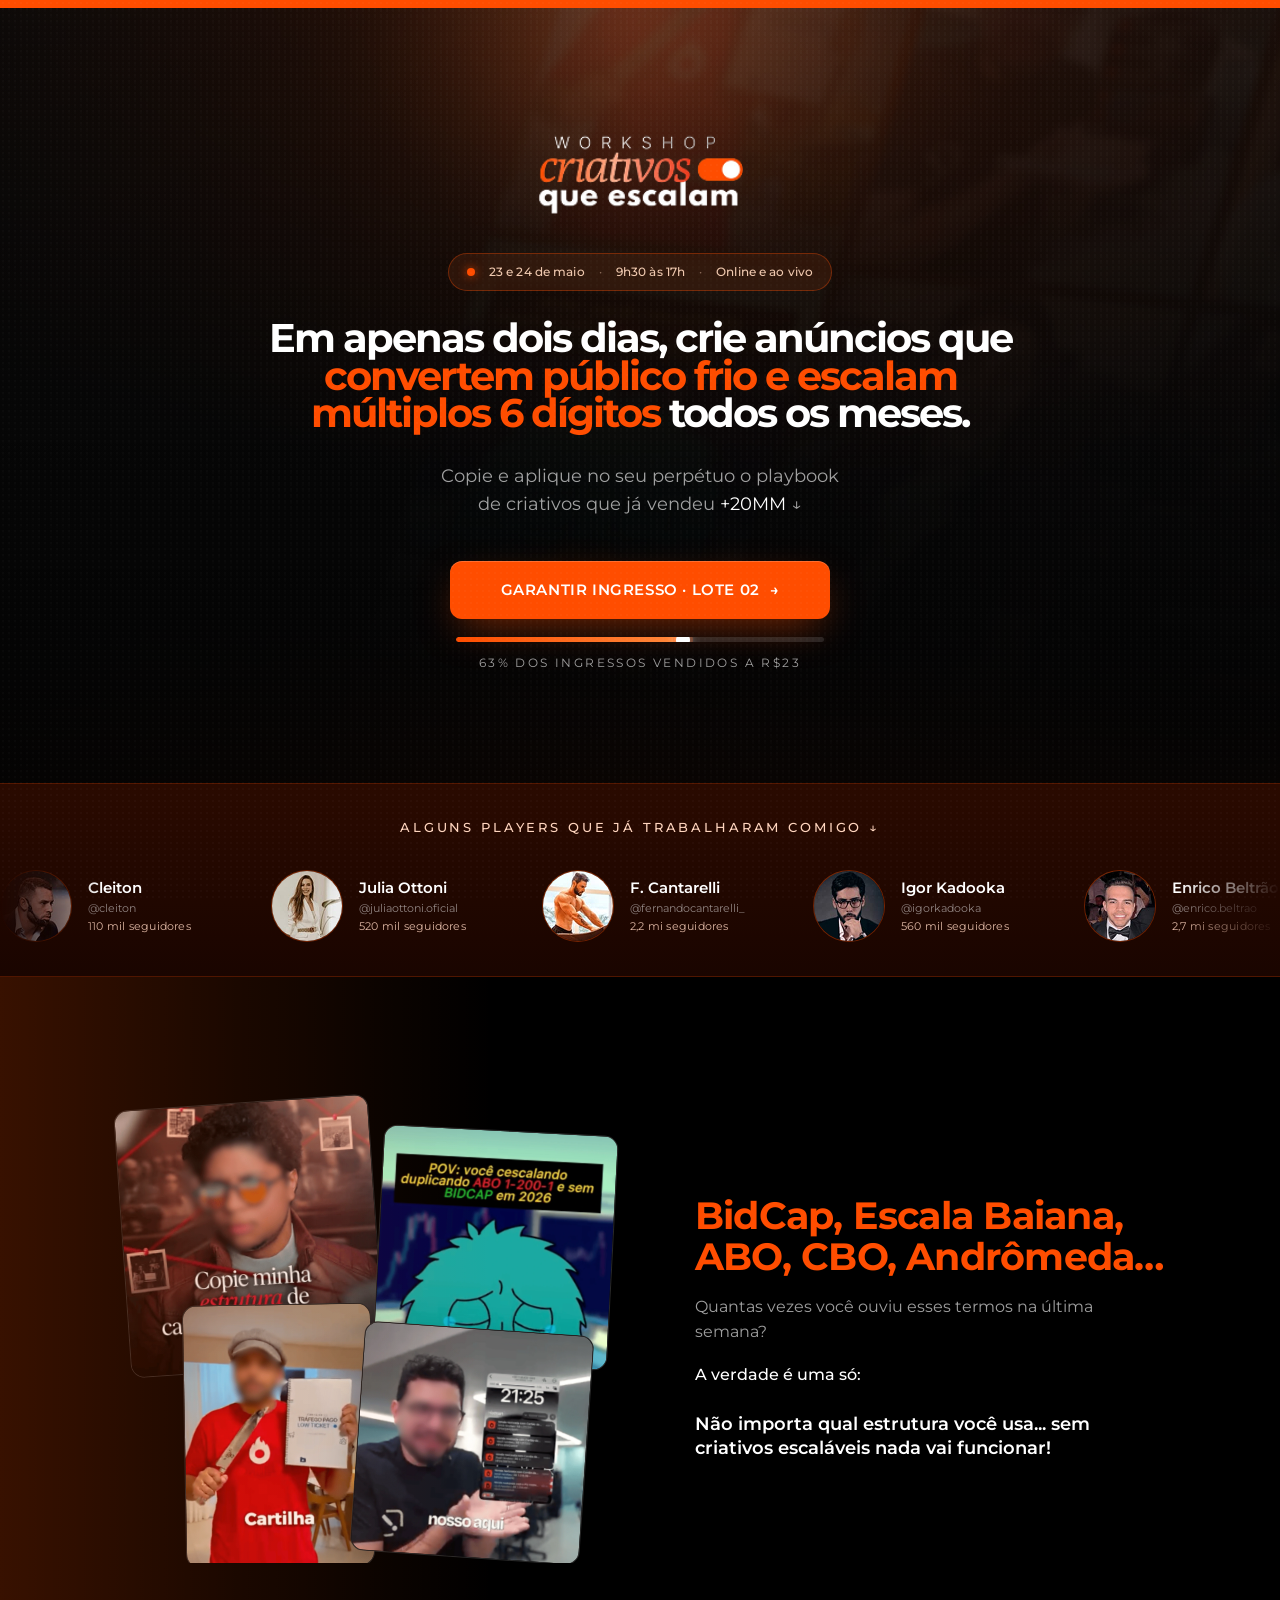
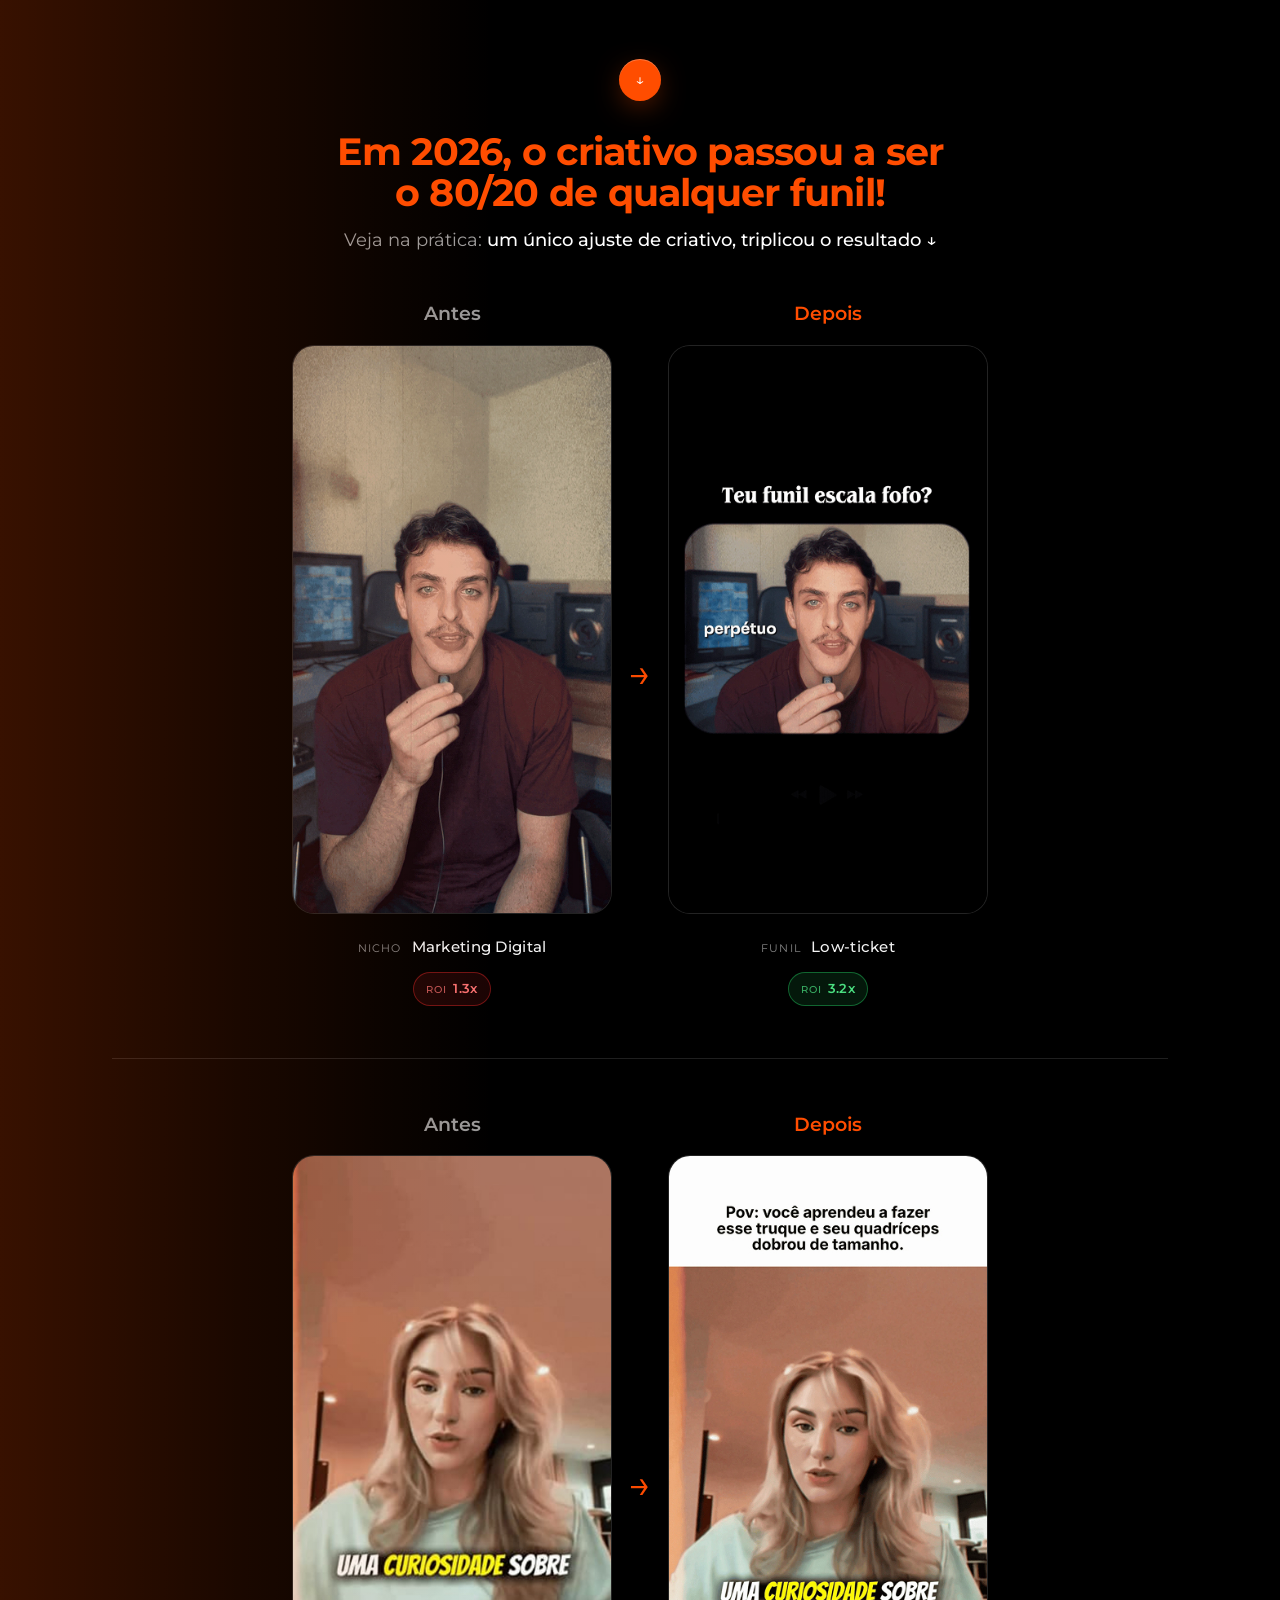
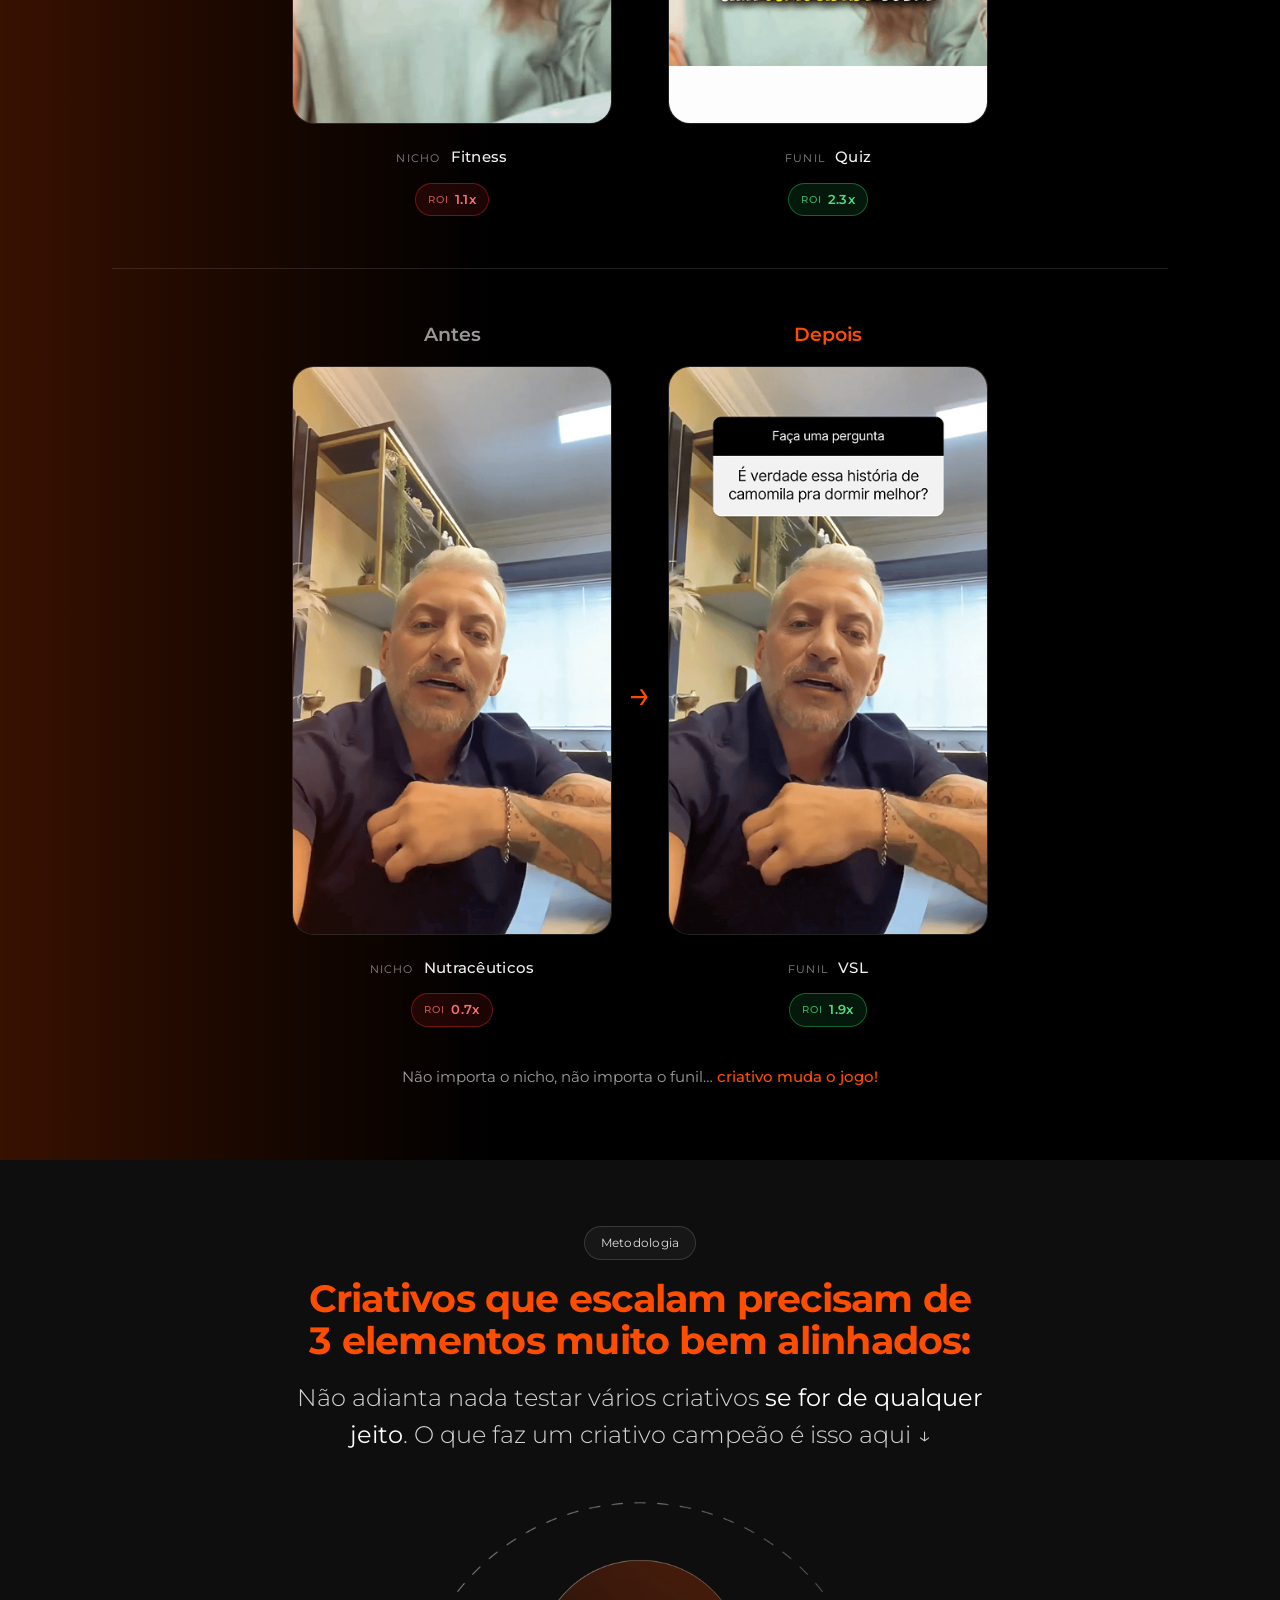
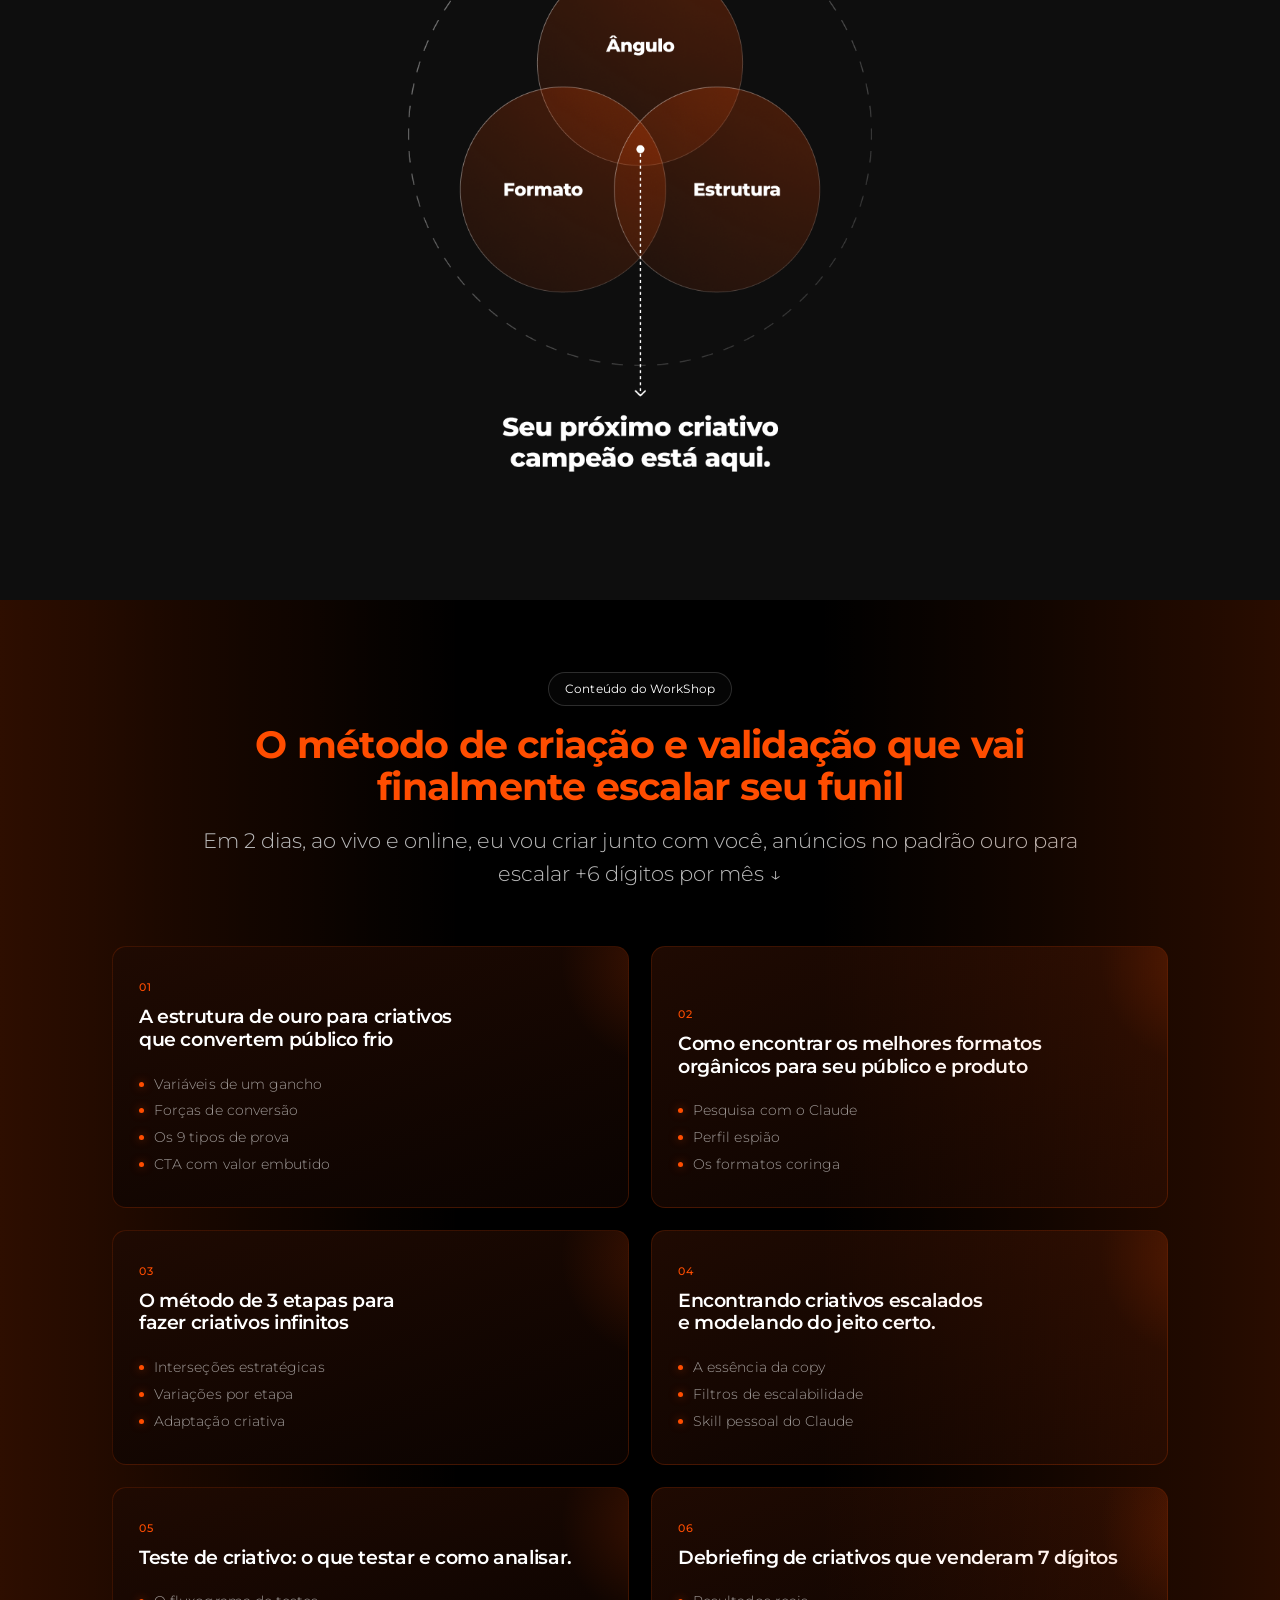
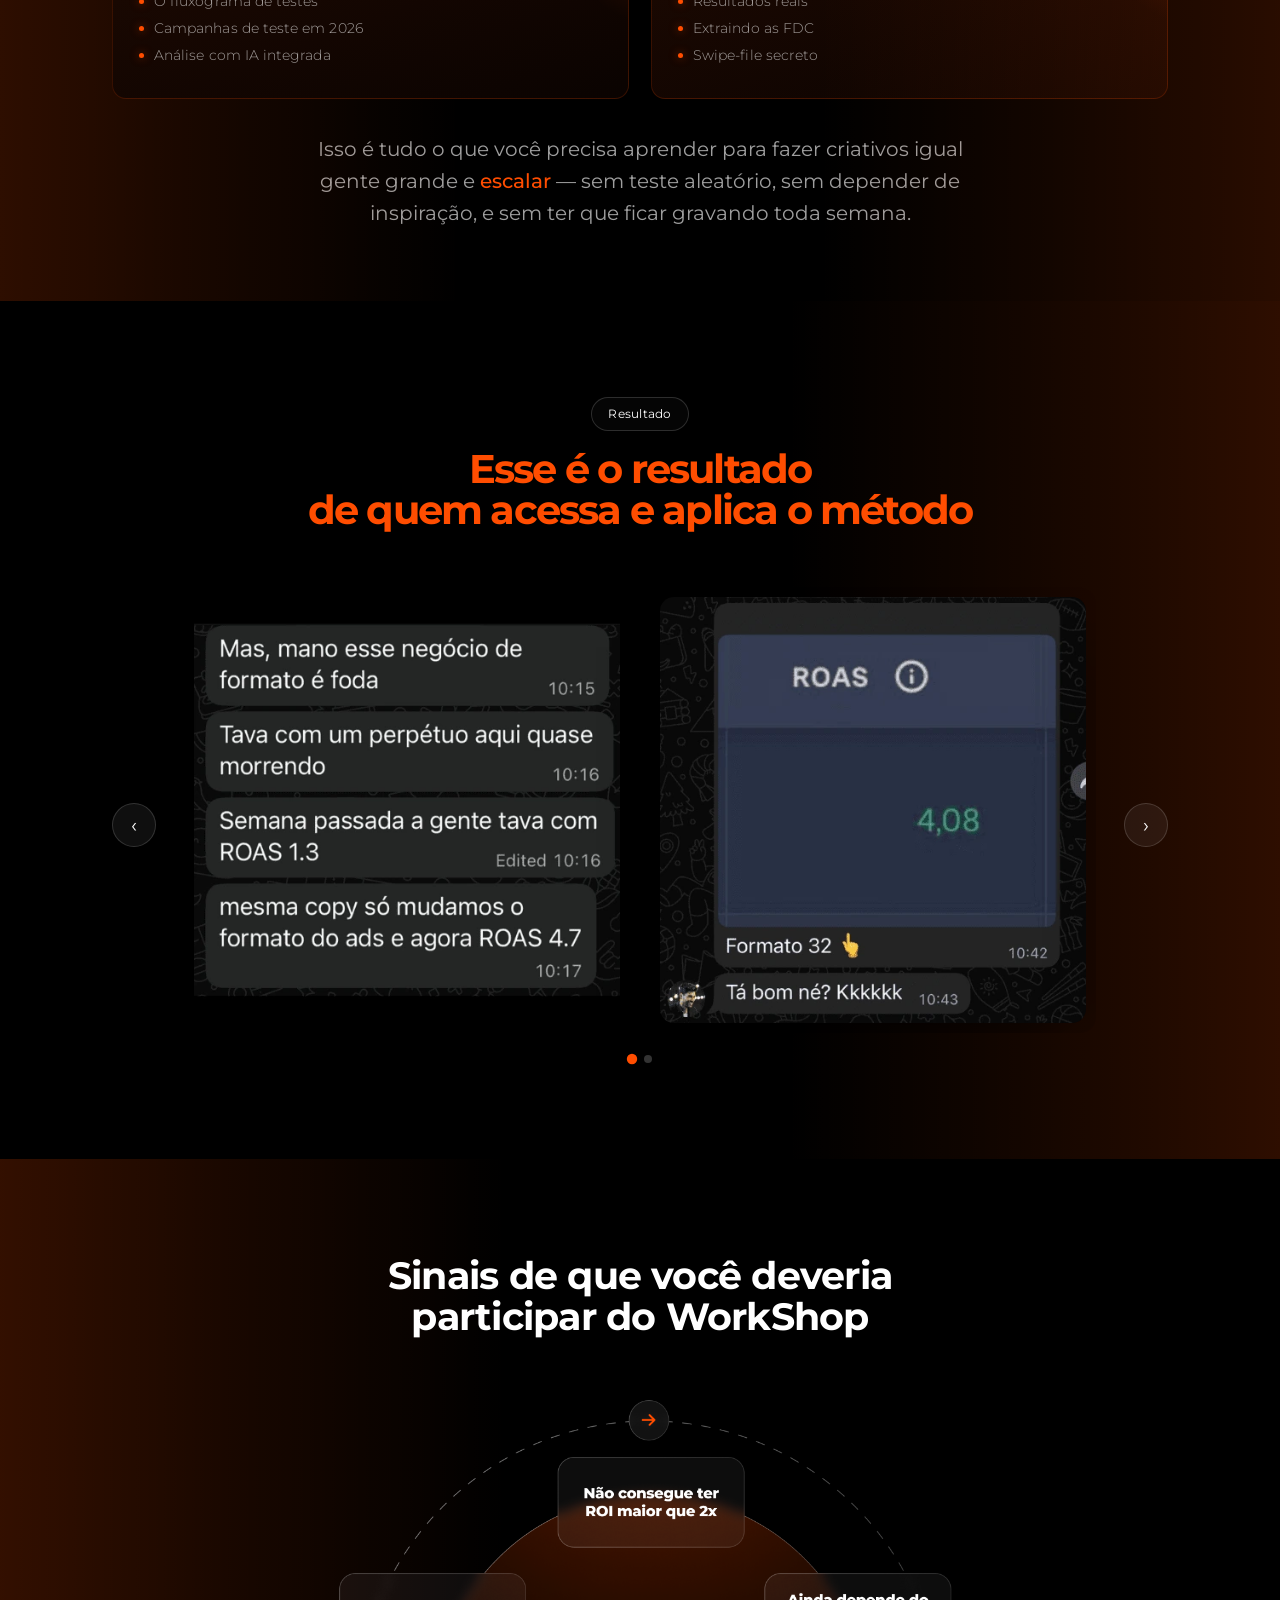
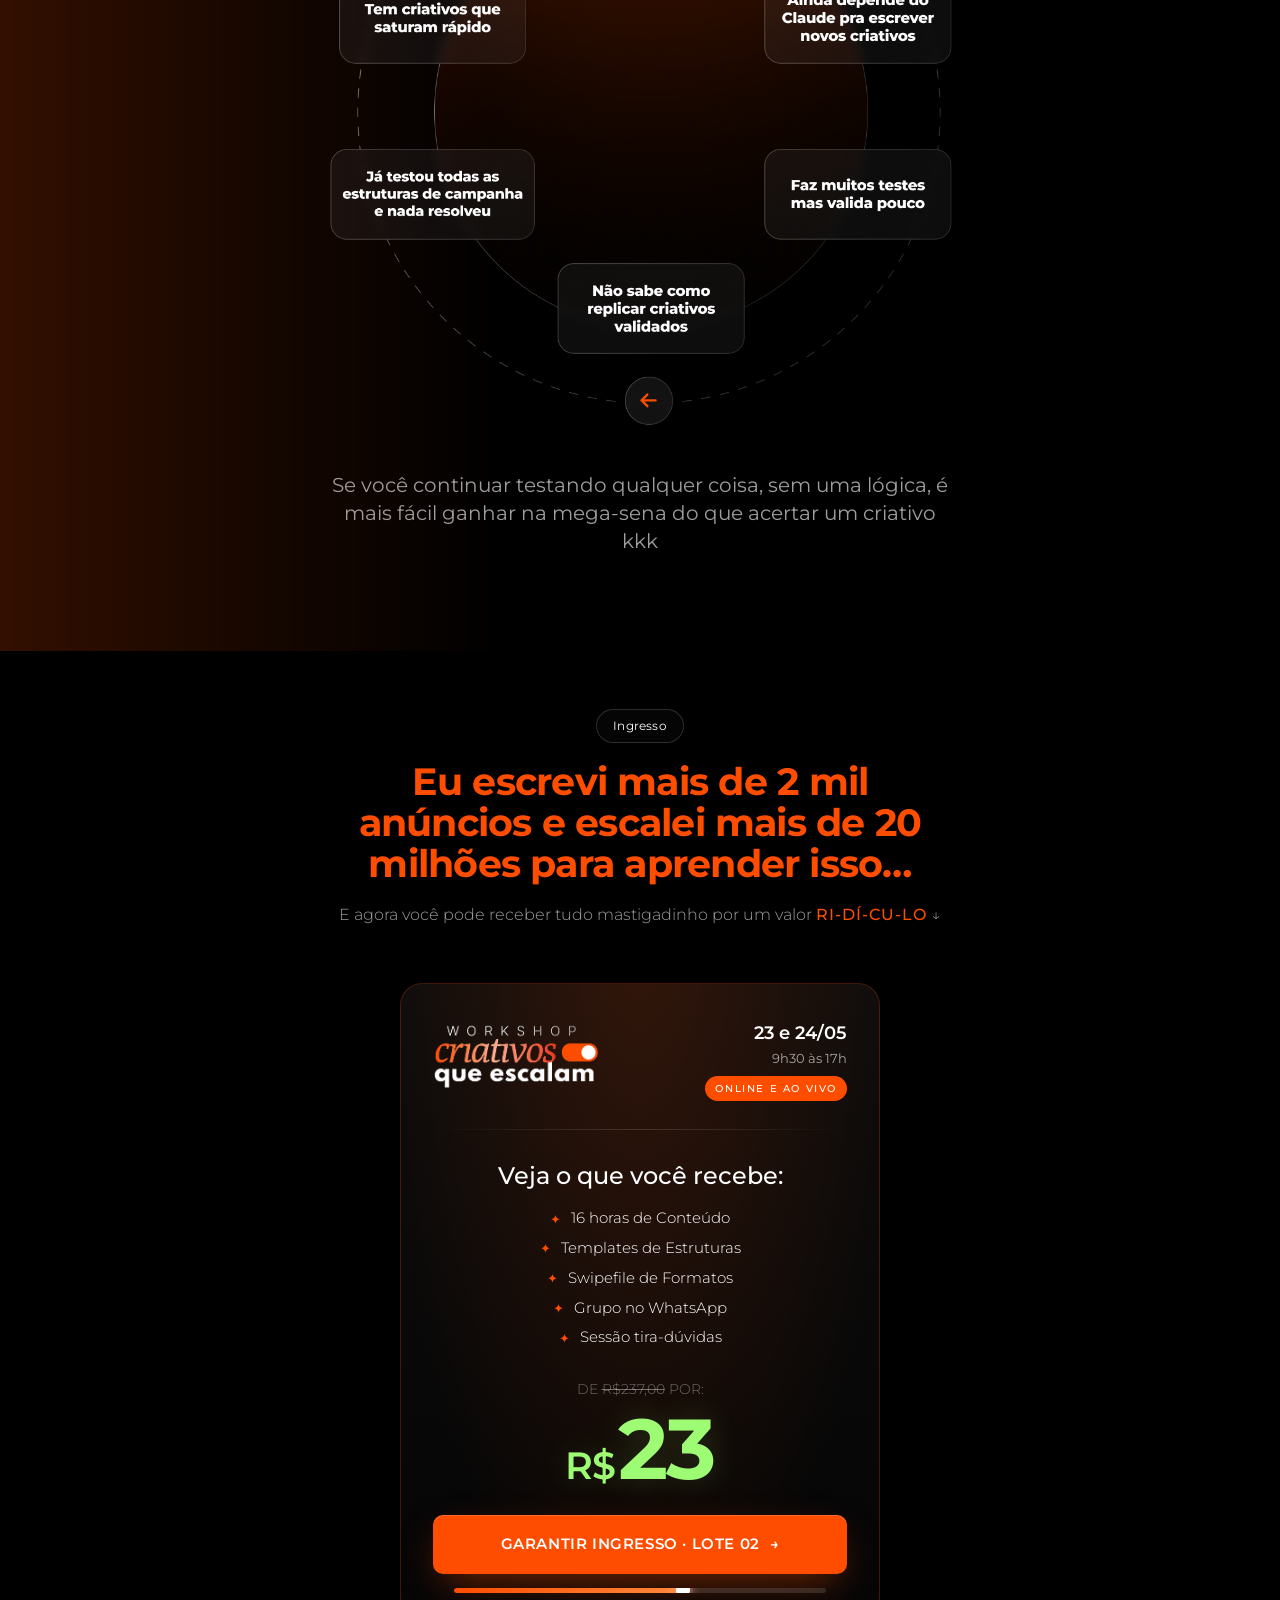
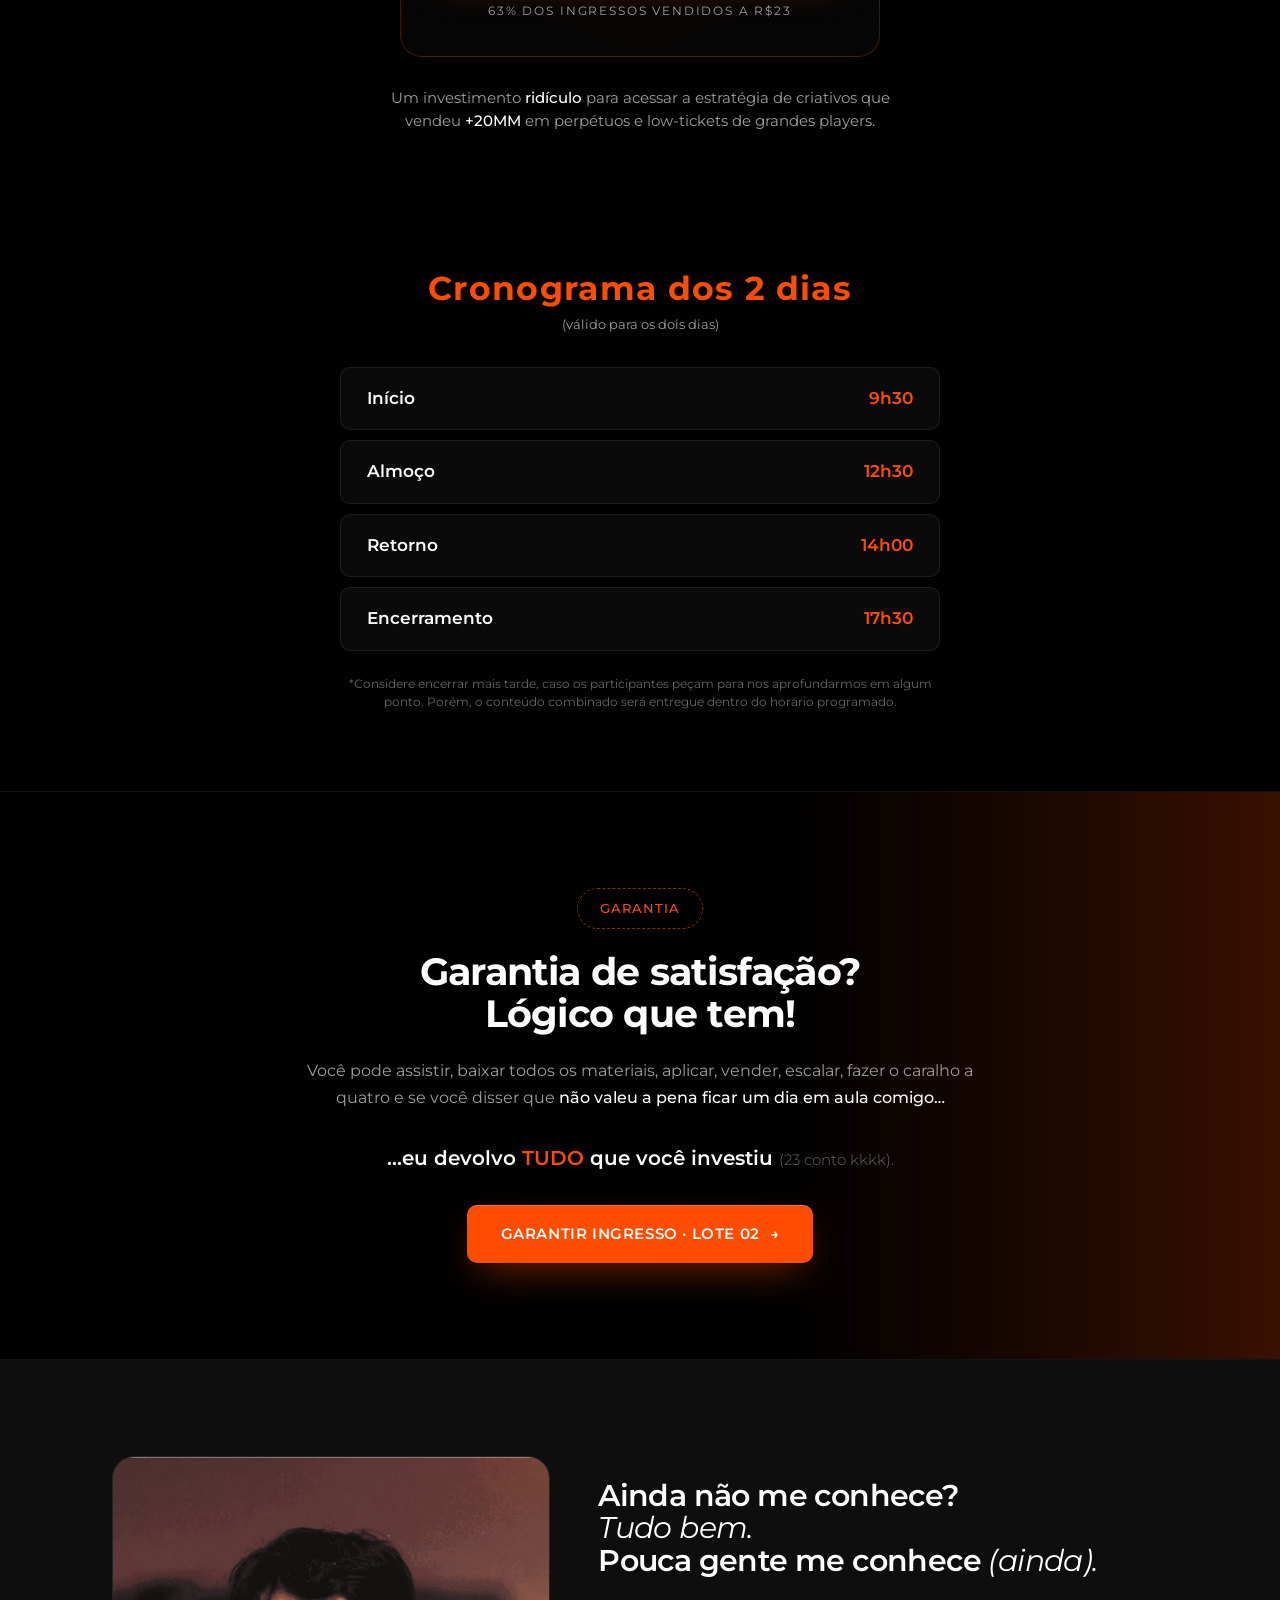
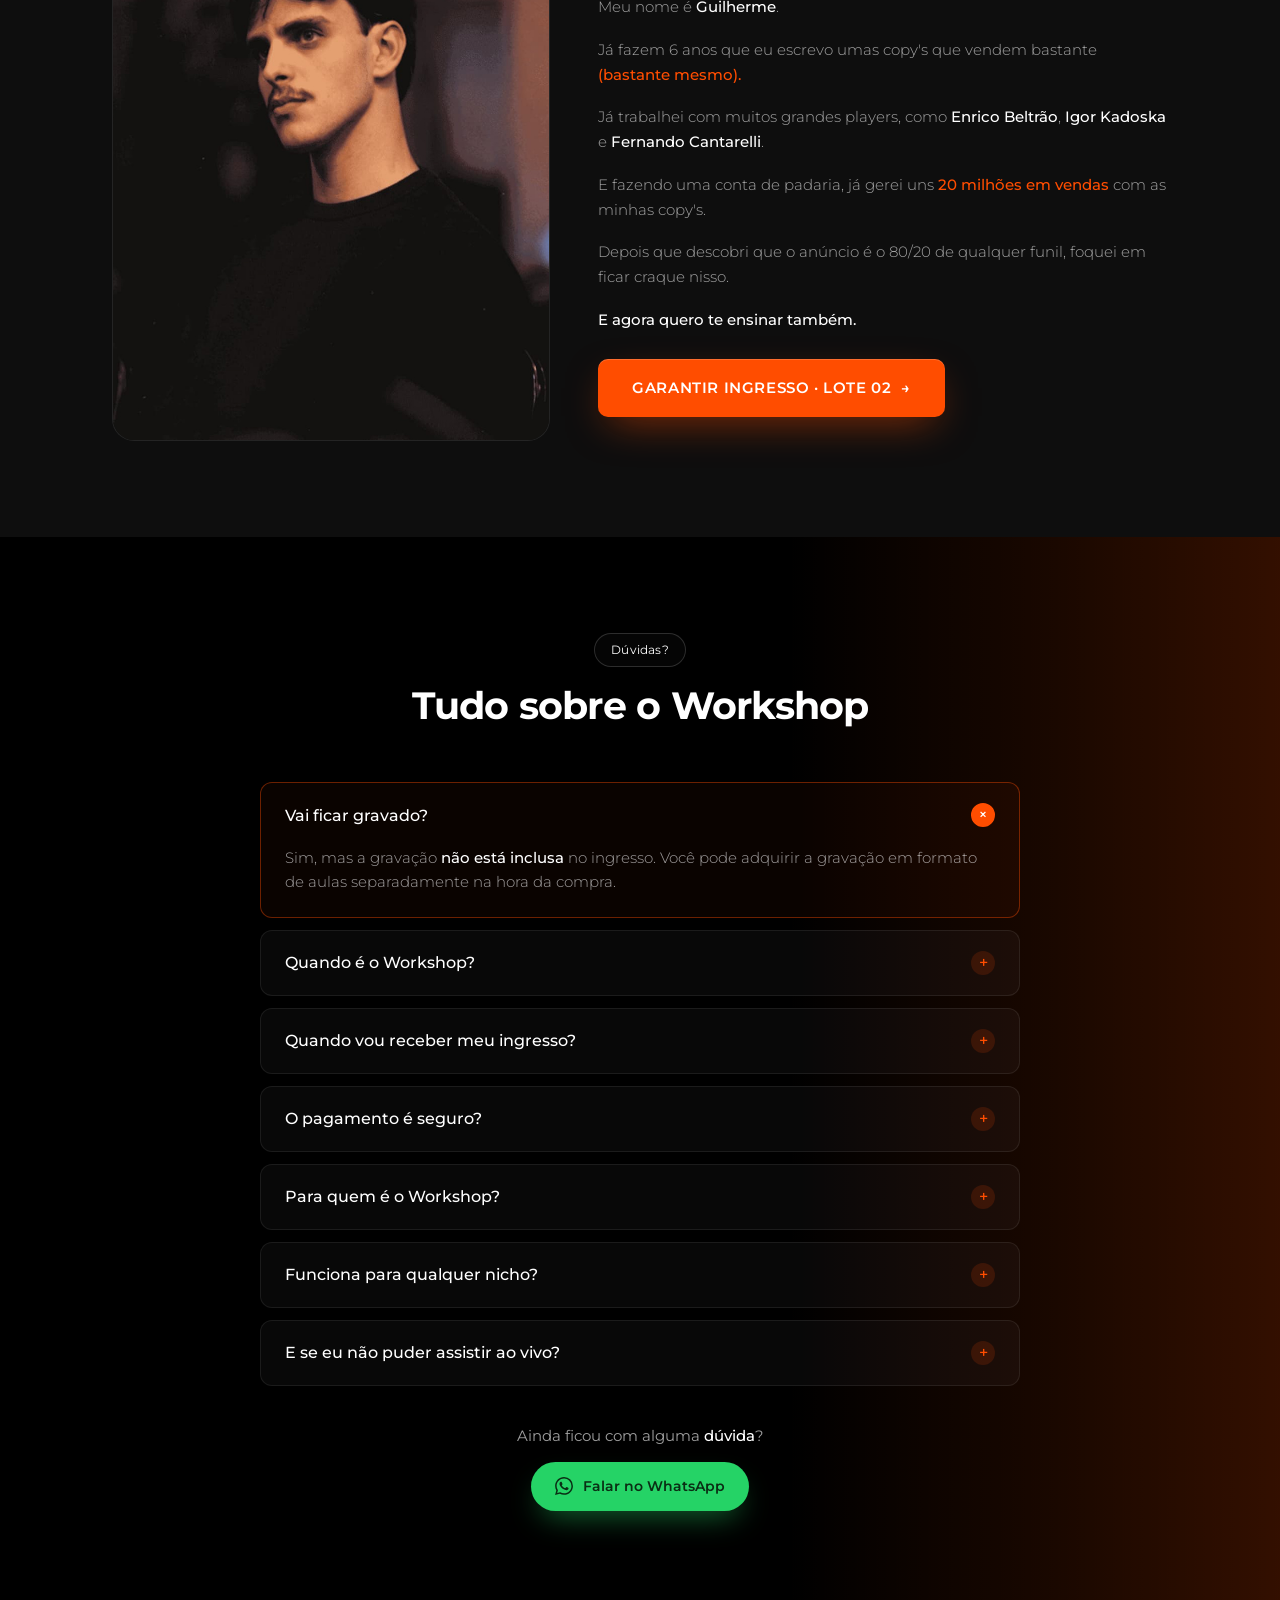
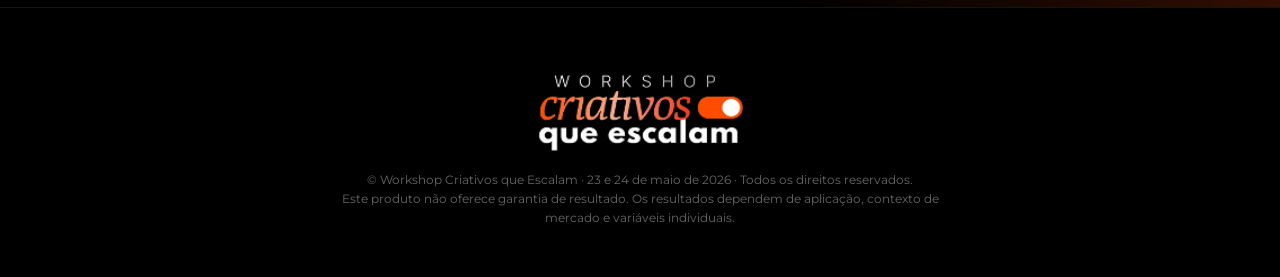
==== v2/index.html @ fe24b72f "feat: adicionar página /v2 e atualizar preço para R$23 - Cria v2/ com página completa do workshop (p" ====
﻿<html lang="pt-BR"><head><script>window.__resources = {};</script>
  <meta charset="utf-8">
  
  <meta name="viewport" content="width=device-width, initial-scale=1, viewport-fit=cover">
  <title>Workshop Criativos que Escalam — 23 e 24 de maio</title>
  <meta name="description" content="Em dois dias, crie anúncios que convertem público frio e escalam múltiplos 6 dígitos todos os meses.">
  
  <link rel="preconnect" href="https://fonts.googleapis.com">
  <link rel="preconnect" href="https://fonts.gstatic.com">
  <link href="https://fonts.googleapis.com/css2?family=Montserrat:wght@300;400;500;600;700;800&display=swap" rel="stylesheet">
  <style>/* cyrillic-ext */
  @font-face {
    font-family: 'Inter';
    font-style: normal;
    font-weight: 300;
    font-display: swap;
    src: url("blob:http://127.0.0.1:5500/26873cf3-56d0-4563-ac12-a4abd8bb1c23") format('woff2');
    unicode-range: U+0460-052F, U+1C80-1C8A, U+20B4, U+2DE0-2DFF, U+A640-A69F, U+FE2E-FE2F;
  }
  /* cyrillic */
  @font-face {
    font-family: 'Inter';
    font-style: normal;
    font-weight: 300;
    font-display: swap;
    src: url("blob:http://127.0.0.1:5500/2e63f60a-8d1f-448c-b4e6-201329e4ee42") format('woff2');
    unicode-range: U+0301, U+0400-045F, U+0490-0491, U+04B0-04B1, U+2116;
  }
  /* greek-ext */
  @font-face {
    font-family: 'Inter';
    font-style: normal;
    font-weight: 300;
    font-display: swap;
    src: url("blob:http://127.0.0.1:5500/646ec002-10e5-4a0e-9887-c4e6543e54f1") format('woff2');
    unicode-range: U+1F00-1FFF;
  }
  /* greek */
  @font-face {
    font-family: 'Inter';
    font-style: normal;
    font-weight: 300;
    font-display: swap;
    src: url("blob:http://127.0.0.1:5500/bf80eb6e-29a0-4e0b-87f4-bc062a73688c") format('woff2');
    unicode-range: U+0370-0377, U+037A-037F, U+0384-038A, U+038C, U+038E-03A1, U+03A3-03FF;
  }
  /* vietnamese */
  @font-face {
    font-family: 'Inter';
    font-style: normal;
    font-weight: 300;
    font-display: swap;
    src: url("blob:http://127.0.0.1:5500/ef6d4613-b4ae-4ab0-8ab1-7f44ad192aff") format('woff2');
    unicode-range: U+0102-0103, U+0110-0111, U+0128-0129, U+0168-0169, U+01A0-01A1, U+01AF-01B0, U+0300-0301, U+0303-0304, U+0308-0309, U+0323, U+0329, U+1EA0-1EF9, U+20AB;
  }
  /* latin-ext */
  @font-face {
    font-family: 'Inter';
    font-style: normal;
    font-weight: 300;
    font-display: swap;
    src: url("blob:http://127.0.0.1:5500/3a1737af-e69a-4249-acea-2ac8ece74af0") format('woff2');
    unicode-range: U+0100-02BA, U+02BD-02C5, U+02C7-02CC, U+02CE-02D7, U+02DD-02FF, U+0304, U+0308, U+0329, U+1D00-1DBF, U+1E00-1E9F, U+1EF2-1EFF, U+2020, U+20A0-20AB, U+20AD-20C0, U+2113, U+2C60-2C7F, U+A720-A7FF;
  }
  /* latin */
  @font-face {
    font-family: 'Inter';
    font-style: normal;
    font-weight: 300;
    font-display: swap;
    src: url("blob:http://127.0.0.1:5500/0b5a6ed8-e6df-4411-97a4-034875b10f5e") format('woff2');
    unicode-range: U+0000-00FF, U+0131, U+0152-0153, U+02BB-02BC, U+02C6, U+02DA, U+02DC, U+0304, U+0308, U+0329, U+2000-206F, U+20AC, U+2122, U+2191, U+2193, U+2212, U+2215, U+FEFF, U+FFFD;
  }
  /* cyrillic-ext */
  @font-face {
    font-family: 'Inter';
    font-style: normal;
    font-weight: 400;
    font-display: swap;
    src: url("blob:http://127.0.0.1:5500/26873cf3-56d0-4563-ac12-a4abd8bb1c23") format('woff2');
    unicode-range: U+0460-052F, U+1C80-1C8A, U+20B4, U+2DE0-2DFF, U+A640-A69F, U+FE2E-FE2F;
  }
  /* cyrillic */
  @font-face {
    font-family: 'Inter';
    font-style: normal;
    font-weight: 400;
    font-display: swap;
    src: url("blob:http://127.0.0.1:5500/2e63f60a-8d1f-448c-b4e6-201329e4ee42") format('woff2');
    unicode-range: U+0301, U+0400-045F, U+0490-0491, U+04B0-04B1, U+2116;
  }
  /* greek-ext */
  @font-face {
    font-family: 'Inter';
    font-style: normal;
    font-weight: 400;
    font-display: swap;
    src: url("blob:http://127.0.0.1:5500/646ec002-10e5-4a0e-9887-c4e6543e54f1") format('woff2');
    unicode-range: U+1F00-1FFF;
  }
  /* greek */
  @font-face {
    font-family: 'Inter';
    font-style: normal;
    font-weight: 400;
    font-display: swap;
    src: url("blob:http://127.0.0.1:5500/bf80eb6e-29a0-4e0b-87f4-bc062a73688c") format('woff2');
    unicode-range: U+0370-0377, U+037A-037F, U+0384-038A, U+038C, U+038E-03A1, U+03A3-03FF;
  }
  /* vietnamese */
  @font-face {
    font-family: 'Inter';
    font-style: normal;
    font-weight: 400;
    font-display: swap;
    src: url("blob:http://127.0.0.1:5500/ef6d4613-b4ae-4ab0-8ab1-7f44ad192aff") format('woff2');
    unicode-range: U+0102-0103, U+0110-0111, U+0128-0129, U+0168-0169, U+01A0-01A1, U+01AF-01B0, U+0300-0301, U+0303-0304, U+0308-0309, U+0323, U+0329, U+1EA0-1EF9, U+20AB;
  }
  /* latin-ext */
  @font-face {
    font-family: 'Inter';
    font-style: normal;
    font-weight: 400;
    font-display: swap;
    src: url("blob:http://127.0.0.1:5500/3a1737af-e69a-4249-acea-2ac8ece74af0") format('woff2');
    unicode-range: U+0100-02BA, U+02BD-02C5, U+02C7-02CC, U+02CE-02D7, U+02DD-02FF, U+0304, U+0308, U+0329, U+1D00-1DBF, U+1E00-1E9F, U+1EF2-1EFF, U+2020, U+20A0-20AB, U+20AD-20C0, U+2113, U+2C60-2C7F, U+A720-A7FF;
  }
  /* latin */
  @font-face {
    font-family: 'Inter';
    font-style: normal;
    font-weight: 400;
    font-display: swap;
    src: url("blob:http://127.0.0.1:5500/0b5a6ed8-e6df-4411-97a4-034875b10f5e") format('woff2');
    unicode-range: U+0000-00FF, U+0131, U+0152-0153, U+02BB-02BC, U+02C6, U+02DA, U+02DC, U+0304, U+0308, U+0329, U+2000-206F, U+20AC, U+2122, U+2191, U+2193, U+2212, U+2215, U+FEFF, U+FFFD;
  }
  /* cyrillic-ext */
  @font-face {
    font-family: 'Inter';
    font-style: normal;
    font-weight: 500;
    font-display: swap;
    src: url("blob:http://127.0.0.1:5500/26873cf3-56d0-4563-ac12-a4abd8bb1c23") format('woff2');
    unicode-range: U+0460-052F, U+1C80-1C8A, U+20B4, U+2DE0-2DFF, U+A640-A69F, U+FE2E-FE2F;
  }
  /* cyrillic */
  @font-face {
    font-family: 'Inter';
    font-style: normal;
    font-weight: 500;
    font-display: swap;
    src: url("blob:http://127.0.0.1:5500/2e63f60a-8d1f-448c-b4e6-201329e4ee42") format('woff2');
    unicode-range: U+0301, U+0400-045F, U+0490-0491, U+04B0-04B1, U+2116;
  }
  /* greek-ext */
  @font-face {
    font-family: 'Inter';
    font-style: normal;
    font-weight: 500;
    font-display: swap;
    src: url("blob:http://127.0.0.1:5500/646ec002-10e5-4a0e-9887-c4e6543e54f1") format('woff2');
    unicode-range: U+1F00-1FFF;
  }
  /* greek */
  @font-face {
    font-family: 'Inter';
    font-style: normal;
    font-weight: 500;
    font-display: swap;
    src: url("blob:http://127.0.0.1:5500/bf80eb6e-29a0-4e0b-87f4-bc062a73688c") format('woff2');
    unicode-range: U+0370-0377, U+037A-037F, U+0384-038A, U+038C, U+038E-03A1, U+03A3-03FF;
  }
  /* vietnamese */
  @font-face {
    font-family: 'Inter';
    font-style: normal;
    font-weight: 500;
    font-display: swap;
    src: url("blob:http://127.0.0.1:5500/ef6d4613-b4ae-4ab0-8ab1-7f44ad192aff") format('woff2');
    unicode-range: U+0102-0103, U+0110-0111, U+0128-0129, U+0168-0169, U+01A0-01A1, U+01AF-01B0, U+0300-0301, U+0303-0304, U+0308-0309, U+0323, U+0329, U+1EA0-1EF9, U+20AB;
  }
  /* latin-ext */
  @font-face {
    font-family: 'Inter';
    font-style: normal;
    font-weight: 500;
    font-display: swap;
    src: url("blob:http://127.0.0.1:5500/3a1737af-e69a-4249-acea-2ac8ece74af0") format('woff2');
    unicode-range: U+0100-02BA, U+02BD-02C5, U+02C7-02CC, U+02CE-02D7, U+02DD-02FF, U+0304, U+0308, U+0329, U+1D00-1DBF, U+1E00-1E9F, U+1EF2-1EFF, U+2020, U+20A0-20AB, U+20AD-20C0, U+2113, U+2C60-2C7F, U+A720-A7FF;
  }
  /* latin */
  @font-face {
    font-family: 'Inter';
    font-style: normal;
    font-weight: 500;
    font-display: swap;
    src: url("blob:http://127.0.0.1:5500/0b5a6ed8-e6df-4411-97a4-034875b10f5e") format('woff2');
    unicode-range: U+0000-00FF, U+0131, U+0152-0153, U+02BB-02BC, U+02C6, U+02DA, U+02DC, U+0304, U+0308, U+0329, U+2000-206F, U+20AC, U+2122, U+2191, U+2193, U+2212, U+2215, U+FEFF, U+FFFD;
  }
  /* cyrillic-ext */
  @font-face {
    font-family: 'Inter';
    font-style: normal;
    font-weight: 600;
    font-display: swap;
    src: url("blob:http://127.0.0.1:5500/26873cf3-56d0-4563-ac12-a4abd8bb1c23") format('woff2');
    unicode-range: U+0460-052F, U+1C80-1C8A, U+20B4, U+2DE0-2DFF, U+A640-A69F, U+FE2E-FE2F;
  }
  /* cyrillic */
  @font-face {
    font-family: 'Inter';
    font-style: normal;
    font-weight: 600;
    font-display: swap;
    src: url("blob:http://127.0.0.1:5500/2e63f60a-8d1f-448c-b4e6-201329e4ee42") format('woff2');
    unicode-range: U+0301, U+0400-045F, U+0490-0491, U+04B0-04B1, U+2116;
  }
  /* greek-ext */
  @font-face {
    font-family: 'Inter';
    font-style: normal;
    font-weight: 600;
    font-display: swap;
    src: url("blob:http://127.0.0.1:5500/646ec002-10e5-4a0e-9887-c4e6543e54f1") format('woff2');
    unicode-range: U+1F00-1FFF;
  }
  /* greek */
  @font-face {
    font-family: 'Inter';
    font-style: normal;
    font-weight: 600;
    font-display: swap;
    src: url("blob:http://127.0.0.1:5500/bf80eb6e-29a0-4e0b-87f4-bc062a73688c") format('woff2');
    unicode-range: U+0370-0377, U+037A-037F, U+0384-038A, U+038C, U+038E-03A1, U+03A3-03FF;
  }
  /* vietnamese */
  @font-face {
    font-family: 'Inter';
    font-style: normal;
    font-weight: 600;
    font-display: swap;
    src: url("blob:http://127.0.0.1:5500/ef6d4613-b4ae-4ab0-8ab1-7f44ad192aff") format('woff2');
    unicode-range: U+0102-0103, U+0110-0111, U+0128-0129, U+0168-0169, U+01A0-01A1, U+01AF-01B0, U+0300-0301, U+0303-0304, U+0308-0309, U+0323, U+0329, U+1EA0-1EF9, U+20AB;
  }
  /* latin-ext */
  @font-face {
    font-family: 'Inter';
    font-style: normal;
    font-weight: 600;
    font-display: swap;
    src: url("blob:http://127.0.0.1:5500/3a1737af-e69a-4249-acea-2ac8ece74af0") format('woff2');
    unicode-range: U+0100-02BA, U+02BD-02C5, U+02C7-02CC, U+02CE-02D7, U+02DD-02FF, U+0304, U+0308, U+0329, U+1D00-1DBF, U+1E00-1E9F, U+1EF2-1EFF, U+2020, U+20A0-20AB, U+20AD-20C0, U+2113, U+2C60-2C7F, U+A720-A7FF;
  }
  /* latin */
  @font-face {
    font-family: 'Inter';
    font-style: normal;
    font-weight: 600;
    font-display: swap;
    src: url("blob:http://127.0.0.1:5500/0b5a6ed8-e6df-4411-97a4-034875b10f5e") format('woff2');
    unicode-range: U+0000-00FF, U+0131, U+0152-0153, U+02BB-02BC, U+02C6, U+02DA, U+02DC, U+0304, U+0308, U+0329, U+2000-206F, U+20AC, U+2122, U+2191, U+2193, U+2212, U+2215, U+FEFF, U+FFFD;
  }
  /* cyrillic-ext */
  @font-face {
    font-family: 'JetBrains Mono';
    font-style: normal;
    font-weight: 400;
    font-display: swap;
    src: url("blob:http://127.0.0.1:5500/0a3374ea-33c0-42c9-8078-bf9375487cee") format('woff2');
    unicode-range: U+0460-052F, U+1C80-1C8A, U+20B4, U+2DE0-2DFF, U+A640-A69F, U+FE2E-FE2F;
  }
  /* cyrillic */
  @font-face {
    font-family: 'JetBrains Mono';
    font-style: normal;
    font-weight: 400;
    font-display: swap;
    src: url("blob:http://127.0.0.1:5500/5f5a281e-aa32-407b-997c-256a7a4cf1e6") format('woff2');
    unicode-range: U+0301, U+0400-045F, U+0490-0491, U+04B0-04B1, U+2116;
  }
  /* greek */
  @font-face {
    font-family: 'JetBrains Mono';
    font-style: normal;
    font-weight: 400;
    font-display: swap;
    src: url("blob:http://127.0.0.1:5500/d6264c31-2648-431f-a827-4d0a43352871") format('woff2');
    unicode-range: U+0370-0377, U+037A-037F, U+0384-038A, U+038C, U+038E-03A1, U+03A3-03FF;
  }
  /* vietnamese */
  @font-face {
    font-family: 'JetBrains Mono';
    font-style: normal;
    font-weight: 400;
    font-display: swap;
    src: url("blob:http://127.0.0.1:5500/06cbff8b-9451-46bb-a57c-9c6be2141e79") format('woff2');
    unicode-range: U+0102-0103, U+0110-0111, U+0128-0129, U+0168-0169, U+01A0-01A1, U+01AF-01B0, U+0300-0301, U+0303-0304, U+0308-0309, U+0323, U+0329, U+1EA0-1EF9, U+20AB;
  }
  /* latin-ext */
  @font-face {
    font-family: 'JetBrains Mono';
    font-style: normal;
    font-weight: 400;
    font-display: swap;
    src: url("blob:http://127.0.0.1:5500/b385feb3-7ae4-4e2a-85df-adc4588b1eff") format('woff2');
    unicode-range: U+0100-02BA, U+02BD-02C5, U+02C7-02CC, U+02CE-02D7, U+02DD-02FF, U+0304, U+0308, U+0329, U+1D00-1DBF, U+1E00-1E9F, U+1EF2-1EFF, U+2020, U+20A0-20AB, U+20AD-20C0, U+2113, U+2C60-2C7F, U+A720-A7FF;
  }
  /* latin */
  @font-face {
    font-family: 'JetBrains Mono';
    font-style: normal;
    font-weight: 400;
    font-display: swap;
    src: url("blob:http://127.0.0.1:5500/e3f98ed6-d3c6-4599-b465-ed5f99c905e3") format('woff2');
    unicode-range: U+0000-00FF, U+0131, U+0152-0153, U+02BB-02BC, U+02C6, U+02DA, U+02DC, U+0304, U+0308, U+0329, U+2000-206F, U+20AC, U+2122, U+2191, U+2193, U+2212, U+2215, U+FEFF, U+FFFD;
  }
  /* cyrillic-ext */
  @font-face {
    font-family: 'JetBrains Mono';
    font-style: normal;
    font-weight: 500;
    font-display: swap;
    src: url("blob:http://127.0.0.1:5500/0a3374ea-33c0-42c9-8078-bf9375487cee") format('woff2');
    unicode-range: U+0460-052F, U+1C80-1C8A, U+20B4, U+2DE0-2DFF, U+A640-A69F, U+FE2E-FE2F;
  }
  /* cyrillic */
  @font-face {
    font-family: 'JetBrains Mono';
    font-style: normal;
    font-weight: 500;
    font-display: swap;
    src: url("blob:http://127.0.0.1:5500/5f5a281e-aa32-407b-997c-256a7a4cf1e6") format('woff2');
    unicode-range: U+0301, U+0400-045F, U+0490-0491, U+04B0-04B1, U+2116;
  }
  /* greek */
  @font-face {
    font-family: 'JetBrains Mono';
    font-style: normal;
    font-weight: 500;
    font-display: swap;
    src: url("blob:http://127.0.0.1:5500/d6264c31-2648-431f-a827-4d0a43352871") format('woff2');
    unicode-range: U+0370-0377, U+037A-037F, U+0384-038A, U+038C, U+038E-03A1, U+03A3-03FF;
  }
  /* vietnamese */
  @font-face {
    font-family: 'JetBrains Mono';
    font-style: normal;
    font-weight: 500;
    font-display: swap;
    src: url("blob:http://127.0.0.1:5500/06cbff8b-9451-46bb-a57c-9c6be2141e79") format('woff2');
    unicode-range: U+0102-0103, U+0110-0111, U+0128-0129, U+0168-0169, U+01A0-01A1, U+01AF-01B0, U+0300-0301, U+0303-0304, U+0308-0309, U+0323, U+0329, U+1EA0-1EF9, U+20AB;
  }
  /* latin-ext */
  @font-face {
    font-family: 'JetBrains Mono';
    font-style: normal;
    font-weight: 500;
    font-display: swap;
    src: url("blob:http://127.0.0.1:5500/b385feb3-7ae4-4e2a-85df-adc4588b1eff") format('woff2');
    unicode-range: U+0100-02BA, U+02BD-02C5, U+02C7-02CC, U+02CE-02D7, U+02DD-02FF, U+0304, U+0308, U+0329, U+1D00-1DBF, U+1E00-1E9F, U+1EF2-1EFF, U+2020, U+20A0-20AB, U+20AD-20C0, U+2113, U+2C60-2C7F, U+A720-A7FF;
  }
  /* latin */
  @font-face {
    font-family: 'JetBrains Mono';
    font-style: normal;
    font-weight: 500;
    font-display: swap;
    src: url("blob:http://127.0.0.1:5500/e3f98ed6-d3c6-4599-b465-ed5f99c905e3") format('woff2');
    unicode-range: U+0000-00FF, U+0131, U+0152-0153, U+02BB-02BC, U+02C6, U+02DA, U+02DC, U+0304, U+0308, U+0329, U+2000-206F, U+20AC, U+2122, U+2191, U+2193, U+2212, U+2215, U+FEFF, U+FFFD;
  }
  /* latin-ext */
  @font-face {
    font-family: 'Sora';
    font-style: normal;
    font-weight: 400;
    font-display: swap;
    src: url("blob:http://127.0.0.1:5500/87796a6e-5d35-451d-a135-1634d18732bc") format('woff2');
    unicode-range: U+0100-02BA, U+02BD-02C5, U+02C7-02CC, U+02CE-02D7, U+02DD-02FF, U+0304, U+0308, U+0329, U+1D00-1DBF, U+1E00-1E9F, U+1EF2-1EFF, U+2020, U+20A0-20AB, U+20AD-20C0, U+2113, U+2C60-2C7F, U+A720-A7FF;
  }
  /* latin */
  @font-face {
    font-family: 'Sora';
    font-style: normal;
    font-weight: 400;
    font-display: swap;
    src: url("blob:http://127.0.0.1:5500/b102153e-ef91-4a16-86fc-efad1da17f10") format('woff2');
    unicode-range: U+0000-00FF, U+0131, U+0152-0153, U+02BB-02BC, U+02C6, U+02DA, U+02DC, U+0304, U+0308, U+0329, U+2000-206F, U+20AC, U+2122, U+2191, U+2193, U+2212, U+2215, U+FEFF, U+FFFD;
  }
  /* latin-ext */
  @font-face {
    font-family: 'Sora';
    font-style: normal;
    font-weight: 500;
    font-display: swap;
    src: url("blob:http://127.0.0.1:5500/87796a6e-5d35-451d-a135-1634d18732bc") format('woff2');
    unicode-range: U+0100-02BA, U+02BD-02C5, U+02C7-02CC, U+02CE-02D7, U+02DD-02FF, U+0304, U+0308, U+0329, U+1D00-1DBF, U+1E00-1E9F, U+1EF2-1EFF, U+2020, U+20A0-20AB, U+20AD-20C0, U+2113, U+2C60-2C7F, U+A720-A7FF;
  }
  /* latin */
  @font-face {
    font-family: 'Sora';
    font-style: normal;
    font-weight: 500;
    font-display: swap;
    src: url("blob:http://127.0.0.1:5500/b102153e-ef91-4a16-86fc-efad1da17f10") format('woff2');
    unicode-range: U+0000-00FF, U+0131, U+0152-0153, U+02BB-02BC, U+02C6, U+02DA, U+02DC, U+0304, U+0308, U+0329, U+2000-206F, U+20AC, U+2122, U+2191, U+2193, U+2212, U+2215, U+FEFF, U+FFFD;
  }
  /* latin-ext */
  @font-face {
    font-family: 'Sora';
    font-style: normal;
    font-weight: 600;
    font-display: swap;
    src: url("blob:http://127.0.0.1:5500/87796a6e-5d35-451d-a135-1634d18732bc") format('woff2');
    unicode-range: U+0100-02BA, U+02BD-02C5, U+02C7-02CC, U+02CE-02D7, U+02DD-02FF, U+0304, U+0308, U+0329, U+1D00-1DBF, U+1E00-1E9F, U+1EF2-1EFF, U+2020, U+20A0-20AB, U+20AD-20C0, U+2113, U+2C60-2C7F, U+A720-A7FF;
  }
  /* latin */
  @font-face {
    font-family: 'Sora';
    font-style: normal;
    font-weight: 600;
    font-display: swap;
    src: url("blob:http://127.0.0.1:5500/b102153e-ef91-4a16-86fc-efad1da17f10") format('woff2');
    unicode-range: U+0000-00FF, U+0131, U+0152-0153, U+02BB-02BC, U+02C6, U+02DA, U+02DC, U+0304, U+0308, U+0329, U+2000-206F, U+20AC, U+2122, U+2191, U+2193, U+2212, U+2215, U+FEFF, U+FFFD;
  }
  /* latin-ext */
  @font-face {
    font-family: 'Sora';
    font-style: normal;
    font-weight: 700;
    font-display: swap;
    src: url("blob:http://127.0.0.1:5500/87796a6e-5d35-451d-a135-1634d18732bc") format('woff2');
    unicode-range: U+0100-02BA, U+02BD-02C5, U+02C7-02CC, U+02CE-02D7, U+02DD-02FF, U+0304, U+0308, U+0329, U+1D00-1DBF, U+1E00-1E9F, U+1EF2-1EFF, U+2020, U+20A0-20AB, U+20AD-20C0, U+2113, U+2C60-2C7F, U+A720-A7FF;
  }
  /* latin */
  @font-face {
    font-family: 'Sora';
    font-style: normal;
    font-weight: 700;
    font-display: swap;
    src: url("blob:http://127.0.0.1:5500/b102153e-ef91-4a16-86fc-efad1da17f10") format('woff2');
    unicode-range: U+0000-00FF, U+0131, U+0152-0153, U+02BB-02BC, U+02C6, U+02DA, U+02DC, U+0304, U+0308, U+0329, U+2000-206F, U+20AC, U+2122, U+2191, U+2193, U+2212, U+2215, U+FEFF, U+FFFD;
  }
  /* latin-ext */
  @font-face {
    font-family: 'Sora';
    font-style: normal;
    font-weight: 800;
    font-display: swap;
    src: url("blob:http://127.0.0.1:5500/87796a6e-5d35-451d-a135-1634d18732bc") format('woff2');
    unicode-range: U+0100-02BA, U+02BD-02C5, U+02C7-02CC, U+02CE-02D7, U+02DD-02FF, U+0304, U+0308, U+0329, U+1D00-1DBF, U+1E00-1E9F, U+1EF2-1EFF, U+2020, U+20A0-20AB, U+20AD-20C0, U+2113, U+2C60-2C7F, U+A720-A7FF;
  }
  /* latin */
  @font-face {
    font-family: 'Sora';
    font-style: normal;
    font-weight: 800;
    font-display: swap;
    src: url("blob:http://127.0.0.1:5500/b102153e-ef91-4a16-86fc-efad1da17f10") format('woff2');
    unicode-range: U+0000-00FF, U+0131, U+0152-0153, U+02BB-02BC, U+02C6, U+02DA, U+02DC, U+0304, U+0308, U+0329, U+2000-206F, U+20AC, U+2122, U+2191, U+2193, U+2212, U+2215, U+FEFF, U+FFFD;
  }
  </style>
  
  <style>
  :root{
    --orange:#ff4d00;
    --orange-soft:#ff6a2c;
    --orange-deep:#cc3d00;
    --bg:#000000;
    --bg-elev:#0c0c0c;
    --bg-card:#111111;
    --bg-card-2:#1a0e07;
    --line:rgba(255,255,255,0.08);
    --line-strong:rgba(255,255,255,0.16);
    --text:#ffffff;
    --text-dim:rgba(255,255,255,0.62);
    --text-mute:rgba(255,255,255,0.4);
    --green:#9efb74;
    --radius:14px;
    --radius-lg:22px;
    --max:1100px;
  }
  *{box-sizing:border-box;margin:0;padding:0}
  html,body{background:var(--bg);color:var(--text);font-family:'Montserrat',sans-serif;font-weight:400;-webkit-font-smoothing:antialiased;text-rendering:optimizeLegibility;scroll-behavior:smooth;overflow-x:hidden}
  body{line-height:1.5}
  body::before{
    content:"";position:fixed;inset:0;
    background:radial-gradient(circle, rgba(255,255,255,0.025) 0.8px, transparent 1px);
    background-size:6px 6px;
    pointer-events:none;z-index:9999;
  }
  body, body *, body *::before, body *::after{font-family:'Montserrat',sans-serif !important}
  img{max-width:100%;display:block}
  button{font:inherit;color:inherit;cursor:pointer;border:0;background:transparent}
  a{color:inherit;text-decoration:none}
  h1,h2,h3,h4,h5{font-family:'Montserrat',sans-serif;font-weight:700;letter-spacing:-0.02em;line-height:1.08;text-wrap:balance}
  strong,b{font-weight:500}
  .mono{font-family:'Montserrat',sans-serif;letter-spacing:0}
  .hl{color:var(--orange)}
  .wh{color:#fff}
  
  /* primitives */
  .container{max-width:var(--max);margin:0 auto;padding:0 22px}
  .eyebrow{
    display:inline-flex;align-items:center;gap:8px;
    border:1px solid var(--line-strong);border-radius:999px;
    padding:7px 16px;font-size:12px;color:#fff;font-weight:400;
    text-transform:none;letter-spacing:0.02em;
    background:rgba(255,255,255,0.02);
  }
  .eyebrow.dark{border-color:rgba(0,0,0,0.25);color:#000;background:rgba(0,0,0,0.04)}
  
  .btn-cta{
    display:inline-flex;align-items:center;justify-content:center;gap:10px;
    background:var(--orange);color:#fff;font-weight:600;font-family:'Montserrat',sans-serif;
    padding:18px 34px;border-radius:10px;font-size:15px;letter-spacing:0.04em;
    text-transform:uppercase;
    box-shadow:0 14px 40px -12px rgba(255,77,0,0.55), inset 0 1px 0 rgba(255,255,255,0.18);
    transition:transform .15s ease, box-shadow .2s ease, background .2s ease;
    white-space:nowrap;
  }
  .btn-cta:hover{transform:translateY(-1px);background:#ff5d14;box-shadow:0 18px 50px -10px rgba(255,77,0,0.7), inset 0 1px 0 rgba(255,255,255,0.25)}
  .btn-cta:active{transform:translateY(0)}
  .btn-cta .arrow{transition:transform .2s ease}
  .btn-cta:hover .arrow{transform:translateX(4px)}
  
  .cta-stack{display:flex;flex-direction:column;align-items:center;gap:14px}
  .cta-progress{width:min(420px,90%);}
  .cta-progress .bar{height:5px;border-radius:99px;background:rgba(255,255,255,0.12);overflow:hidden;position:relative}
  .cta-progress .fill{height:100%;background:linear-gradient(90deg,#ff4d00,#ff8a3d);width:0;border-radius:99px;position:relative}
  .cta-progress .fill::after{content:"";position:absolute;right:-2px;top:50%;transform:translateY(-50%);width:14px;height:14px;border-radius:99px;background:#fff;box-shadow:0 0 12px rgba(255,255,255,0.6),0 0 0 3px rgba(255,77,0,0.25)}
  .cta-progress .label{display:block;text-align:center;margin-top:10px;font-size:11.5px;letter-spacing:0.16em;color:var(--text-dim);font-weight:400}
  
  /* hero */
  .hero{
    position:relative;
    height:87vh;
    max-height:87vh;
    min-height:0;
    padding:0;
    border-top:8px solid #ff4d00;
    overflow:hidden;
    isolation:isolate;
    background:#090909;
  }
  .hero::before{
    content:"";
    position:absolute;
    inset:0;
    background:url("assets/bg2.jpg") center top/cover no-repeat;
    z-index:-4;
  }
  .hero::after{
    content:"";
    position:absolute;
    inset:0;
    z-index:-3;
    pointer-events:none;
    background:
      linear-gradient(180deg, rgba(0,0,0,0.04) 0%, rgba(0,0,0,0.32) 58%, rgba(0,0,0,0.66) 100%),
      linear-gradient(90deg, rgba(8,8,8,0.8) 0%, rgba(8,8,8,0.22) 48%, rgba(8,8,8,0.56) 100%),
      radial-gradient(circle at 50% 0%, rgba(255,101,36,0.14), transparent 28%),
      radial-gradient(circle, rgba(255,255,255,0.04) 0.8px, transparent 1px);
    background-size:auto, auto, auto, 6px 6px;
  }
  .topbar,
  .brand-eyebrow,
  .brand-mark{
    display:none;
  }
  .brand{
    display:block;
    line-height:1;
  }
  .brand-logo{
    display:block;
    width:206px;
    max-width:100%;
    height:auto;
    margin:0 auto 34px;
  }
  footer .brand-logo{height:88px;margin:0 auto 14px}
  .ticket-logo{display:block;height:96px;width:auto;max-width:420px;margin:0 auto 18px}

  .hero .container{
    max-width:1480px;
    padding:0 24px;
    height:100%;
  }
  .hero-stage{
    height:100%;
    display:flex;
    align-items:center;
    justify-content:center;
    position:relative;
  }
  .hero-inner{
    text-align:center;
    max-width:min(1240px, 88vw);
    margin:0 auto;
    padding:54px 0 44px;
    position:relative;
    z-index:2;
    display:flex;
    flex-direction:column;
    align-items:center;
  }
  .date-badge{
    display:inline-flex;align-items:center;gap:14px;
    padding:9px 18px;border-radius:999px;
    background:rgba(69,31,14,0.52);border:1px solid rgba(255,77,0,0.34);
    color:#f0c9af;font-size:12px;font-weight:500;letter-spacing:0.01em;
  }
  .date-badge .item{white-space:nowrap}
  .date-badge .dot{width:8px;height:8px;background:var(--orange);border-radius:99px;box-shadow:0 0 10px rgba(255,77,0,0.8)}
  .date-badge .sep{opacity:.45}

  h1.headline{
    margin-top:28px;
    font-size:clamp(40px,3.05vw,60px);
    font-weight:700;
    line-height:0.94;
    letter-spacing:-0.05em;
    max-width:1320px;
  }
  h1.headline .line{display:block;white-space:nowrap}
  h1.headline .hl{color:var(--orange)}
  .subline{
    margin-top:30px;
    color:var(--text-dim);
    font-size:clamp(18px,1.12vw,22px);
    max-width:860px;
    margin-left:auto;
    margin-right:auto;
    font-weight:400;
    line-height:1.58;
    text-align:center;
  }
  .subline b{color:#fff;font-weight:400}
  br.desktop-break{display:block}

  .hero-cta{margin-top:42px;width:100%;display:flex;justify-content:center}
  .hero .cta-stack{align-items:center;gap:18px}
  .hero .btn-cta{min-width:380px;padding:18px 34px;border-radius:12px}
  .hero .cta-progress{width:368px;max-width:100%}
  .hero .cta-progress .label{
    text-align:center;
    margin-top:12px;
    font-size:12px;
    letter-spacing:0.2em;
  }
  .hero-visual{
    display:none;
  }
  .hero-expert{
    display:none;
  }
  
  /* players strip */
  .players{
    background:linear-gradient(180deg, #2a0a00 0%, #1a0500 100%);
    border-top:1px solid rgba(255,77,0,0.25);
    border-bottom:1px solid rgba(255,77,0,0.18);
    padding:30px 0;
    position:relative;
  }
  .players-title{text-align:center;font-family:'Montserrat',sans-serif;font-weight:500;font-size:13px;letter-spacing:0.22em;color:#ffd5be;text-transform:uppercase;margin-bottom:32px}
  .players-marquee{position:relative;overflow:hidden;mask-image:linear-gradient(90deg,transparent 0,#000 8%,#000 92%,transparent 100%);-webkit-mask-image:linear-gradient(90deg,transparent 0,#000 8%,#000 92%,transparent 100%)}
  .players-track{display:flex;width:max-content;gap:11px;animation:players-scroll 80s linear infinite}
  .players-marquee:hover .players-track{animation-play-state:paused}
  @keyframes players-scroll{from{transform:translateX(0)}to{transform:translateX(-50%)}}
  .players-grid{display:flex;gap:11px}
  .player{display:flex;align-items:center;gap:16px;flex-shrink:0;min-width:260px}
  .player .avatar{
    width:72px;height:72px;border-radius:99px;flex-shrink:0;
    background:linear-gradient(135deg,#3a1404,#1a0500);
    border:1.5px solid rgba(255,77,0,0.35);
    position:relative;overflow:hidden;
  }
  .player .avatar::after{content:"";position:absolute;inset:0;background:radial-gradient(circle at 30% 30%, rgba(255,255,255,0.12), transparent 60%)}
  .player .avatar .initials{position:absolute;inset:0;display:flex;align-items:center;justify-content:center;font-family:'Montserrat',sans-serif;font-weight:600;font-size:18px;color:#ffd5be}
  .player .avatar img{position:absolute;inset:0;width:100%;height:100%;object-fit:cover;z-index:1}
  .player .meta{min-width:0;display:flex;flex-direction:column;gap:2px}
  .player .name{font-family:'Montserrat',sans-serif;font-weight:600;font-size:15px;color:#fff;white-space:nowrap}
  .player .handle{font-size:10.5px;color:rgba(255,255,255,0.5);white-space:nowrap;overflow:hidden;text-overflow:ellipsis}
  .player .followers{font-size:10.5px;color:rgba(255,213,190,0.85);font-weight:400;letter-spacing:0.02em}
  
  /* sections */
  section{padding:72px 0;position:relative}
  section.tight{padding:44px 0}
  .section-head{text-align:center;max-width:720px;margin:0 auto 56px}
  .section-head h2{font-size:clamp(28px,3vw,40px);color:#fff}
  .section-head h2 .hl{color:inherit}
  .section-head .lead{margin-top:18px;color:var(--text-dim);font-size:15.5px;font-weight:300;line-height:1.55}
  .section-head .lead b{color:#fff;font-weight:400}
  
  /* caminho / proof */
  .proof-stack{
    display:grid;
    grid-template-columns:1.08fr 1fr;
    gap:72px;
    align-items:center;
    padding:44px 0 56px;
  }
  .proof-photos{position:relative;height:470px;overflow:hidden}
  .proof-photos .pic{
    position:absolute;border-radius:14px;overflow:hidden;
    border:1px solid rgba(255,255,255,0.12);
    background:#0b0b0b;
    box-shadow:0 30px 60px -20px rgba(0,0,0,0.6);
  }
  .pic.p1{width:50%;height:57%;left:2%;top:2%;transform:rotate(-4deg);z-index:1}
  .pic.p2{width:46%;height:50%;right:2%;top:8%;transform:rotate(3deg);z-index:1}
  .pic.p3{width:37%;height:56%;left:14%;bottom:-1%;transform:rotate(-1deg);z-index:2}
  .pic.p4{width:45%;height:49%;right:7%;bottom:1%;transform:rotate(4deg);z-index:2}
  .proof-photos .pic img{width:100%;height:100%;object-fit:cover;object-position:center;display:block;background:#0b0b0b}
  .pic.p1 img{object-position:center 18%}
  .pic.p2 img{object-position:center top}
  .pic.p3 img{object-position:center top}
  .pic.p4 img{object-position:center 22%}
  .pic .ph{
    width:100%;height:100%;display:flex;align-items:center;justify-content:center;
    background:repeating-linear-gradient(45deg,#1a1a1a 0 8px,#0e0e0e 8px 16px);
    font-family:'Montserrat',sans-serif;font-size:10px;color:rgba(255,255,255,0.35);
    text-align:center;padding:8px;
  }
  .pic.p1 .ph{background:linear-gradient(135deg,#1c1c1c,#0a0a0a);color:rgba(255,77,0,0.7)}
  .pic.p2 .ph{background:linear-gradient(160deg,#2a1408,#0a0500)}
  .pic.p3 .ph{background:linear-gradient(180deg,#1a0a04,#000);color:rgba(255,255,255,0.5)}
  
  .proof-body h2{font-size:clamp(28px,3vw,40px);color:var(--orange)}
  .proof-body p{color:var(--text-dim);margin-top:18px;font-size:15.5px;line-height:1.6}
  .proof-body p b{color:#fff;font-weight:500}
  .proof-body .punch{color:#fff;font-family:'Montserrat',sans-serif;font-weight:600;font-size:18px;margin-top:24px;line-height:1.35}
  
  /* 80/20 callout + before/after */
  .callout-2026{text-align:center;padding:40px 0 0}
  .callout-2026 .down-arrow{
    display:inline-flex;width:42px;height:42px;border-radius:99px;background:var(--orange);
    align-items:center;justify-content:center;color:#fff;
    box-shadow:0 8px 30px -8px rgba(255,77,0,0.7), inset 0 1px 0 rgba(255,255,255,0.25);
    margin-bottom:30px;
  }
  .callout-2026 h3{font-size:clamp(24px,3vw,40px);color:var(--orange)}
  .callout-2026 .sub{margin-top:14px;color:var(--text-dim);font-size:14.5px}
  .callout-2026 .sub b{color:#fff;font-weight:500}
  
  .before-after-stack{
    margin-top:46px;
    display:flex;
    flex-direction:column;
    gap:52px;
    align-items:center;
    width:min(100%, 1380px);
    margin-left:auto;
    margin-right:auto;
  }
  .before-after-stack > div{
      width:100%;
    }
  .ba-pair{
    position:relative;
    width:max-content;
    margin:0 auto;
  }
  .before-after-stack > .ba-pair + .ba-pair{
    border-top:1px solid rgba(255,255,255,0.12);
    padding-top:52px;
  }
  .before-after{
    --ba-frame-width:320px;
    display:grid;
    grid-template-columns:var(--ba-frame-width) 56px var(--ba-frame-width);
    align-items:flex-start;
    justify-content:center;
  }
  .ba-details{
    --ba-frame-width:320px;
    margin-top:22px;
    display:grid;
    grid-template-columns:var(--ba-frame-width) 56px var(--ba-frame-width);
    justify-content:center;
    align-items:start;
  }
  .ba-detail-col{
    display:flex;
    flex-direction:column;
    align-items:center;
    text-align:center;
    gap:14px;
  }
  .ba-meta-col{display:flex;align-items:baseline;justify-content:center;gap:10px;font-size:14px;color:var(--text-dim);letter-spacing:0.02em}
  .ba-meta-col .k{color:rgba(255,255,255,0.55);font-weight:400;text-transform:uppercase;font-size:11px;letter-spacing:0.11em}
  .ba-meta-col .v{color:#fff;font-weight:500;font-size:15px}
  .ba-roi{display:flex;justify-content:center;align-items:center;gap:16px;font-family:'Montserrat',sans-serif}
  .ba-roi .pill{display:inline-flex;align-items:center;gap:6px;padding:6px 12px;border-radius:999px;font-size:13px;font-weight:500;letter-spacing:0.02em}
  .ba-roi .pill.before{background:rgba(220,38,38,0.12);border:1px solid rgba(220,38,38,0.45);color:#f87171}
  .ba-roi .pill.after{background:rgba(34,197,94,0.12);border:1px solid rgba(34,197,94,0.45);color:#4ade80}
  .ba-roi .pill .k{font-size:10px;text-transform:uppercase;letter-spacing:0.1em;opacity:0.75}
  .ba-roi .pill .v{font-weight:600}
  .ba-roi .arr{color:rgba(255,255,255,0.35);font-size:14px}
  .ba-frame{
    width:320px;aspect-ratio:9/16;border-radius:22px;overflow:hidden;
    background:#0a0a0a;border:1px solid rgba(255,255,255,0.1);
    box-shadow:0 20px 40px -15px rgba(0,0,0,0.7);
    position:relative;
  }
  .ba-frame img{width:100%;height:100%;object-fit:cover;display:block}
  .ba-frame .ph{position:absolute;inset:0;display:flex;align-items:center;justify-content:center;font-family:'Montserrat',sans-serif;font-size:10px;color:rgba(255,255,255,0.35);text-align:center;padding:10px;background:repeating-linear-gradient(45deg,#1a1a1a 0 8px,#0e0e0e 8px 16px)}
  .phone{
    width:140px;height:240px;border-radius:24px;background:#1a1a1a;border:2px solid #2a2a2a;
    position:relative;overflow:hidden;box-shadow:0 20px 40px -15px rgba(0,0,0,0.7);
    flex-shrink:0;
  }
  .phone .notch{position:absolute;top:6px;left:50%;transform:translateX(-50%);width:50px;height:14px;background:#000;border-radius:99px;z-index:2}
  .phone .screen{position:absolute;inset:4px;border-radius:20px;background:linear-gradient(160deg,#222,#0a0a0a);overflow:hidden;display:flex;align-items:flex-end}
  .phone .person{position:absolute;inset:0;background:radial-gradient(ellipse at 50% 35%, #4a3328 0%, #1a1208 50%, #050505 100%);display:flex;align-items:center;justify-content:center;font-family:'Montserrat',sans-serif;font-size:9px;color:rgba(255,255,255,0.3);text-align:center}
  .phone .roas{position:relative;z-index:1;background:rgba(0,0,0,0.55);backdrop-filter:blur(8px);padding:7px 9px;margin:8px;border-radius:7px;width:calc(100% - 16px)}
  .phone .roas .l{font-size:8px;color:rgba(255,255,255,0.6);font-weight:500;letter-spacing:0.06em}
  .phone .roas .v{font-family:'Montserrat',sans-serif;font-weight:700;font-size:18px;margin-top:1px}
  .phone.before .v{color:#ff6b6b}
  .phone.after .v{color:#9efb74}
  .ba-label{font-family:'Montserrat',sans-serif;font-weight:600;font-size:19px;text-align:center;margin-bottom:16px}
  .ba-label.before{color:rgba(255,255,255,0.6)}
  .ba-label.after{color:var(--orange)}
  .ba-arrow{color:var(--orange);font-size:40px;align-self:center;justify-self:center;margin-top:132px}
  .ba-col{display:flex;flex-direction:column;align-items:center}
  
  .before-after-bottom{
    text-align:center;color:var(--text-dim);margin-top:40px;font-size:14.5px;
  }
  .before-after-bottom b{color:#fff;font-weight:500}
  .before-after-bottom em{color:var(--orange);font-style:normal;font-weight:500}
  
  /* methodology / venn */
  .methodology{
    background:#0e0e0e;color:#fff;
    padding:96px 0;
    position:relative;
  }
  .methodology .eyebrow.dark{color:rgba(255,255,255,0.86);background:rgba(255,255,255,0.04);border-color:rgba(255,255,255,0.14)}
  .methodology .section-head{margin-bottom:42px}
  .methodology h2{color:var(--orange);font-size:clamp(28px,3vw,40px)}
  .methodology-title .line{display:block}
  .methodology h2 .hl{text-shadow:none}
  .methodology .lead{color:rgba(255,255,255,0.76);font-size:15px}
  .methodology .lead b{color:#fff}
  .venn-wrap{display:flex;justify-content:center;align-items:center;margin:32px 0 24px}
  .venn{position:relative;width:380px;height:340px;max-width:100%}
  .circle{
    position:absolute;width:200px;height:200px;border-radius:99px;
    border:1.5px solid rgba(0,0,0,0.55);
    display:flex;align-items:center;justify-content:center;
    font-family:'Montserrat',sans-serif;font-weight:600;font-size:18px;color:#000;
  }
  .circle.c1{top:0;left:50%;transform:translateX(-50%)}
  .circle.c1 span{margin-top:-58px}
  .circle.c2{bottom:30px;left:0}
  .circle.c2 span{margin-bottom:-50px;margin-left:-30px}
  .circle.c3{bottom:30px;right:0}
  .circle.c3 span{margin-bottom:-50px;margin-right:-30px}
  .venn-target{
    position:absolute;left:50%;top:51%;transform:translate(-50%,-50%);
    width:0;height:0;border-left:14px solid transparent;border-right:14px solid transparent;border-top:22px solid #000;
  }
  .venn-line{position:absolute;left:50%;top:53%;width:1.5px;height:60px;background:#000;transform:translateX(-50%)}
  .venn-cap{
    text-align:center;font-family:'Montserrat',sans-serif;font-weight:600;font-size:18px;color:#000;
    margin-top:8px;line-height:1.35;
  }
  
  /* conteúdo do workshop / módulos */
  .modules-grid{display:grid;grid-template-columns:repeat(2,1fr);gap:22px;margin-top:14px}
  .content-ws .section-head{
    max-width:900px;
  }
  .content-ws .section-head h2{color:var(--orange)}
  .content-ws .section-head h2 .line{
    display:block;
    white-space:nowrap;
  }
  .module{
    background:linear-gradient(160deg,#1f0a02 0%, #0a0301 100%);
    border:1px solid rgba(255,77,0,0.18);
    border-radius:var(--radius);
    padding:32px 26px;min-height:170px;
    display:flex;flex-direction:column;justify-content:flex-end;gap:10px;
    position:relative;overflow:hidden;
    transition:transform .25s ease, border-color .25s ease;
  }
  .module::before{
    content:"";position:absolute;top:-40%;right:-30%;width:240px;height:240px;
    background:radial-gradient(circle, rgba(255,77,0,0.18), transparent 60%);
    pointer-events:none;
  }
  .module:hover{transform:translateY(-3px);border-color:rgba(255,77,0,0.45)}
  .module .num{font-family:'Montserrat',sans-serif;font-size:11px;color:var(--orange);font-weight:500;letter-spacing:0.1em}
  .module h3{font-size:19px;font-weight:600;line-height:1.2;color:#fff}
  .module h3 .hl{color:inherit}
  .module .m-desc{margin-top:12px;font-size:13.5px;line-height:1.55;color:rgba(255,255,255,0.6);font-weight:300;letter-spacing:0.005em;list-style:none;padding:0;display:flex;flex-direction:column;gap:6px}
  .module .m-desc li{display:flex;align-items:flex-start;gap:10px;padding-left:0}
  .module .m-desc li::before{content:"";flex-shrink:0;width:5px;height:5px;border-radius:99px;background:var(--orange);margin-top:8px;box-shadow:0 0 8px rgba(255,77,0,0.5)}
  .modules-foot{margin-top:34px;text-align:center;color:var(--text-dim);font-size:14.5px;line-height:1.6;max-width:680px;margin-left:auto;margin-right:auto}
  .modules-foot b{color:#fff;font-weight:500}
  .modules-foot em{color:var(--orange);font-style:normal;font-weight:500}
  
  /* identificação / sinais */
  .signs{position:relative;padding:96px 0}
  .signs .section-head h2{color:#fff}
  .signs .section-head h2 .hl{color:inherit}
  .signs-circle{
    position:relative;width:640px;max-width:100%;margin:36px auto 0;
  }
  .signs-circle > img{
    display:block;width:100%;height:auto;margin:0 auto;
  }
  @media (max-width:640px){
    .signs-circle{width:100%;margin:36px auto 0}
    .signs-circle > img{width:100%;max-width:100%;display:block}
  }
  .sign{
    position:absolute;
    border:1px solid rgba(255,255,255,0.14);
    border-radius:18px;padding:16px 22px;font-size:13px;color:#fff;
    text-align:center;line-height:1.3;font-weight:400;
    background:
      linear-gradient(90deg, rgba(255,255,255,0.06) 0%, rgba(255,255,255,0.02) 28%, rgba(255,111,49,0.16) 100%),
      rgba(18,18,18,0.34);
    backdrop-filter:blur(24px) saturate(145%);
    -webkit-backdrop-filter:blur(24px) saturate(145%);
    box-shadow:0 24px 50px -32px rgba(255,77,0,0.38), inset 0 1px 0 rgba(255,255,255,0.16);
    max-width:190px;
    min-height:86px;
    display:flex;align-items:center;justify-content:center;
    z-index:1;
  }
  @media (max-width:640px){
    .sign{
      position:static;max-width:none;min-height:unset;
      width:100%;
    }
  }
  .sign.s1{top:56px;left:50%;transform:translateX(-50%)}
  .sign.s2{top:170px;right:-10px}
  .sign.s3{bottom:170px;right:-10px}
  .sign.s4{bottom:56px;left:50%;transform:translateX(-50%)}
  .sign.s5{bottom:170px;left:-10px}
  .sign.s6{top:170px;left:-10px}
  .signs-after{
    text-align:center;margin-top:40px;color:var(--text-dim);font-size:14.5px;max-width:620px;margin-left:auto;margin-right:auto;
  }
  
  /* ingresso / preço */
  .ticket-section{background:#000;padding:58px 0}
  .ticket-section .section-head h2{color:var(--orange)}
  .ticket-section .section-head h2 .hl{color:inherit}
  .ticket-section .section-head .lead em{color:var(--orange);font-style:normal;font-weight:500;letter-spacing:0.06em}
  .ticket{
    max-width:480px;margin:32px auto 0;background:linear-gradient(180deg,#0c0c0c,#050505);
    border:1px solid rgba(255,77,0,0.25);border-radius:var(--radius-lg);
    padding:36px 32px;position:relative;overflow:hidden;
  }
  .ticket::before{
    content:"";position:absolute;top:-50%;left:-30%;width:160%;height:200%;
    background:radial-gradient(ellipse at 50% 20%, rgba(255,77,0,0.16), transparent 50%);
    pointer-events:none;
  }
  .ticket-head{display:flex;justify-content:space-between;align-items:flex-start;position:relative;z-index:1;gap:16px}
  .ticket-head .ticket-brand-logo{display:block;height:72px;width:auto;max-width:100%}
  .ticket-head .ws{font-family:'Montserrat',sans-serif;font-size:11px;letter-spacing:0.32em;color:#fff;text-transform:uppercase}
  .ticket-head .ttl{font-family:'Montserrat',sans-serif;font-weight:600;font-size:18px;line-height:1.05;margin-top:4px}
  .ticket-head .ttl .ital{color:var(--orange);font-style:italic}
  .ticket-head .right{text-align:right}
  .ticket-head .date{font-family:'Montserrat',sans-serif;font-weight:600;font-size:18px;color:#fff}
  .ticket-head .time{font-size:13px;color:var(--text-dim);margin-top:2px}
  .ticket-head .pill{display:inline-block;margin-top:8px;background:var(--orange);color:#fff;font-size:10px;letter-spacing:0.16em;padding:5px 10px;border-radius:99px;font-weight:500}
  
  .ticket-divider{height:1px;background:linear-gradient(90deg,transparent,rgba(255,255,255,0.15),transparent);margin:28px 0;position:relative;z-index:1}
  
  .ticket-list{position:relative;z-index:1}
  .ticket-list .label{text-align:center;font-family:'Montserrat',sans-serif;font-weight:500;font-size:14px;margin-bottom:14px}
  .ticket-list ul{list-style:none;display:flex;flex-direction:column;gap:8px;align-items:center}
  .ticket-list li{display:flex;align-items:center;gap:10px;font-size:14.5px;color:#fff;font-weight:300}
  .ticket-list li::before{content:"✦";color:var(--orange);font-size:13px}
  
  .ticket-price{text-align:center;margin-top:30px;position:relative;z-index:1}
  .ticket-price .from{color:var(--text-mute);font-size:14px;font-weight:300}
  .ticket-price .from s{text-decoration:line-through;color:var(--text-mute)}
  .ticket-price .from .by{color:var(--text-dim)}
  .ticket-price .price{
    font-family:'Montserrat',sans-serif;font-weight:700;font-size:64px;color:var(--green);
    letter-spacing:-0.02em;line-height:1;margin-top:6px;
    text-shadow:0 0 30px rgba(158,251,116,0.18);
  }
  .ticket-price .price small{font-size:38px;font-weight:600;margin-right:4px;color:var(--green)}
  
  .ticket-cta{margin-top:24px;position:relative;z-index:1}
  .ticket-foot{
    text-align:center;color:var(--text-dim);font-size:14.5px;margin-top:30px;line-height:1.6;
    max-width:540px;margin-left:auto;margin-right:auto;
  }
  .ticket-foot b{color:#fff;font-weight:500}
  
  /* cronograma */
  .schedule{padding:80px 0}
  .schedule .head{text-align:center;margin-bottom:32px}
  .schedule .head h3{color:var(--orange);font-size:clamp(22px,2.6vw,40px);letter-spacing:0.04em}
  .schedule .head h3 .hl{color:inherit}
  .schedule .head .sub{color:var(--text-dim);font-size:13px;margin-top:8px}
  .schedule-list{max-width:600px;margin:0 auto;display:flex;flex-direction:column;gap:10px}
  .schedule-row{
    display:flex;justify-content:space-between;align-items:center;
    background:rgba(255,255,255,0.04);border:1px solid var(--line);
    padding:18px 26px;border-radius:10px;font-family:'Montserrat',sans-serif;
  }
  .schedule-row .label{font-weight:600;font-size:17px;color:#fff}
  .schedule-row .time{font-weight:600;font-size:17px;color:var(--orange)}
  .schedule-foot{text-align:center;color:var(--text-mute);font-size:12px;margin-top:24px;max-width:600px;margin-left:auto;margin-right:auto;line-height:1.5}
  
  /* garantia */
  .guarantee{
    background:#000;padding:96px 0;
    border-top:1px solid var(--line);border-bottom:1px solid var(--line);
  }
  .guarantee .section-head{margin-bottom:24px}
  .guarantee .section-head h2{color:#fff}
  .guarantee .section-head h2 .hl{color:inherit}
  .guarantee .body{text-align:center;color:var(--text-dim);font-size:15.5px;line-height:1.7;max-width:680px;margin:0 auto 32px}
  .guarantee .body b{color:#fff;font-weight:500}
  .guarantee .stamp{
    display:inline-block;padding:10px 22px;border:1px dashed rgba(255,77,0,0.55);
    border-radius:99px;color:var(--orange);font-family:'Montserrat',sans-serif;font-weight:500;font-size:13px;
    letter-spacing:0.08em;text-transform:uppercase;margin-bottom:22px;
  }
  .guarantee .punch{
    text-align:center;color:#fff;font-family:'Montserrat',sans-serif;font-weight:600;font-size:20px;margin:24px 0 32px;
  }
  .guarantee .punch em{color:var(--orange);font-style:normal}
  .guarantee .cta-stack{margin-top:18px}
  
  /* depoimentos */
  .testimonials{padding:96px 0}
  .testimonials .section-head h2 .hl{color:inherit}
  .testimonials .section-head{
    max-width:980px;
  }
  .testimonials .section-head h2{
    font-size:clamp(30px,3.2vw,40px);
    line-height:1.02;
    letter-spacing:-0.045em;
    color:var(--orange);
    text-align:center;
  }
  .testimonials .section-head h2 .line{
    display:block;
  }
  .dep-carousel{position:relative;max-width:1220px;margin:0 auto;padding:0 72px}
  .dep-viewport{overflow:hidden;border-radius:16px}
  .dep-track{display:flex;transition:transform .55s cubic-bezier(.7,.2,.2,1);will-change:transform}
  .dep-page{flex:0 0 100%;display:grid;grid-template-columns:repeat(2,minmax(0,1fr));gap:20px}
  .dep-slide{display:flex;justify-content:center;align-items:center;padding:10px}
  .dep-slide img{width:100%;max-width:none;height:auto;display:block;border-radius:14px;box-shadow:0 25px 60px -25px rgba(0,0,0,0.7)}
  .dep-arrow{position:absolute;top:50%;transform:translateY(-50%);width:44px;height:44px;border-radius:99px;background:rgba(255,255,255,0.06);border:1px solid rgba(255,255,255,0.15);color:#fff;cursor:pointer;display:flex;align-items:center;justify-content:center;font-size:20px;transition:background .2s,border-color .2s,transform .2s;z-index:2}
  .dep-arrow:hover{background:rgba(255,77,0,0.15);border-color:rgba(255,77,0,0.5);color:var(--orange)}
  .dep-arrow.prev{left:0}
  .dep-arrow.next{right:0}
  .dep-dots{display:flex;justify-content:center;gap:8px;margin-top:22px}
  .dep-dot{width:8px;height:8px;border-radius:99px;background:rgba(255,255,255,0.2);border:none;cursor:pointer;padding:0;transition:background .2s,transform .2s}
  .dep-dot.active{background:var(--orange);transform:scale(1.3)}
  @media (max-width:640px){
    .dep-carousel{padding:0 44px}
    .dep-arrow{width:36px;height:36px;font-size:16px}
  }
  .dep-viewport{touch-action:pan-y pinch-zoom}
  .testi-grid{display:grid;grid-template-columns:repeat(3,1fr);gap:18px;margin-top:8px}
  .testi{
    background:linear-gradient(180deg,#0e0e0e,#070707);
    border:1px solid var(--line);border-radius:var(--radius);
    padding:24px;display:flex;flex-direction:column;gap:14px;
  }
  .testi-img{
    width:100%;aspect-ratio:4/5;border-radius:10px;overflow:hidden;
    background:repeating-linear-gradient(45deg,#1a1a1a 0 8px,#0e0e0e 8px 16px);
    border:1px solid rgba(255,255,255,0.06);position:relative;
    display:flex;align-items:center;justify-content:center;
  }
  .testi-img img{width:100%;height:100%;object-fit:cover;display:block}
  .testi-img .ph{font-family:'Montserrat',sans-serif;font-size:11px;color:rgba(255,255,255,0.4);text-align:center;padding:14px}
  .testi .quote{color:rgba(255,255,255,0.85);font-size:14.5px;line-height:1.55;font-weight:300}
  .testi .quote em{color:var(--orange);font-style:normal;font-weight:500}
  .testi .who{display:flex;align-items:center;gap:10px;margin-top:auto}
  .testi .who .av{
    width:36px;height:36px;border-radius:99px;background:linear-gradient(135deg,#3a1404,#1a0500);
    border:1px solid rgba(255,77,0,0.35);display:flex;align-items:center;justify-content:center;
    font-family:'Montserrat',sans-serif;font-weight:600;font-size:13px;color:#ffd5be;flex-shrink:0;
  }
  .testi .who .nm{font-family:'Montserrat',sans-serif;font-weight:500;font-size:13.5px}
  .testi .who .meta{font-size:11.5px;color:var(--text-mute)}
  .testi .result{
    display:inline-flex;align-self:flex-start;font-family:'Montserrat',sans-serif;font-size:11px;
    background:rgba(158,251,116,0.1);border:1px solid rgba(158,251,116,0.3);color:var(--green);
    padding:5px 10px;border-radius:6px;font-weight:500;letter-spacing:0.04em;
  }
  
  /* bio */
  .bio{padding:96px 0;background:#0e0e0e;position:relative}
  .bio-grid{display:grid;grid-template-columns:1fr 1.3fr;gap:48px;align-items:center}
  .bio-photo{
    aspect-ratio:3/4;border-radius:var(--radius-lg);overflow:hidden;
    background:#111;
    border:1px solid rgba(255,255,255,0.08);
    position:relative;
  }
  .bio-photo .ph{
    position:absolute;inset:0;display:flex;align-items:center;justify-content:center;
    background:#111;
    font-family:'Montserrat',sans-serif;font-size:11px;color:rgba(255,255,255,0.35);
    text-align:center;padding:20px;
  }
  .bio-photo img{display:block;width:100%;height:100%;object-fit:cover}
  .bio-content h3{font-size:clamp(22px,2.6vw,30px);font-weight:600;color:#fff}
  .bio-content h3 .hl{color:inherit;font-style:normal;font-weight:inherit}
  .bio-content h3 .soft{font-style:italic;font-weight:400}
  .bio-content .sub{color:#fff;font-family:'Montserrat',sans-serif;font-weight:600;font-size:18px;margin-top:6px}
  .bio-content p{color:var(--text-dim);font-size:15px;line-height:1.65;margin-top:18px;font-weight:300}
  .bio-content p b{color:#fff;font-weight:500}
  .bio-content p em{color:var(--orange);font-style:normal;font-weight:500}
  .bio-content .btn-cta{margin-top:26px}
  
  /* faq */
  .faq{padding:96px 0;background:#000}
  .faq .section-head h2{color:#fff}
  .faq .section-head h2 .hl{color:inherit}
  .faq-list{max-width:760px;margin:0 auto;display:flex;flex-direction:column;gap:12px}
  .faq-item{
    background:rgba(255,255,255,0.03);border:1px solid var(--line);border-radius:12px;overflow:hidden;
    transition:border-color .2s ease, background .2s ease;
  }
  .faq-item[open]{border-color:rgba(255,77,0,0.4);background:rgba(255,77,0,0.04)}
  .faq-q{
    display:flex;justify-content:space-between;align-items:center;gap:16px;
    padding:20px 24px;cursor:pointer;list-style:none;
    font-family:'Montserrat',sans-serif;font-weight:500;font-size:15.5px;color:#fff;
  }
  .faq-q::-webkit-details-marker{display:none}
  .faq-q .ico{
    width:24px;height:24px;border-radius:99px;background:rgba(255,77,0,0.15);
    display:flex;align-items:center;justify-content:center;color:var(--orange);
    flex-shrink:0;font-weight:500;transition:transform .2s ease;
  }
  .faq-item[open] .faq-q .ico{transform:rotate(45deg);background:var(--orange);color:#fff}
  .faq-a{padding:0 24px 22px;color:var(--text-dim);font-size:14.5px;line-height:1.65;font-weight:300}
  .faq-a a{color:var(--orange);text-decoration:underline;text-underline-offset:3px;text-decoration-thickness:1px}
  .faq-a b{color:#fff;font-weight:500}
  
  .whatsapp-cta{
    margin-top:40px;display:flex;flex-direction:column;align-items:center;gap:14px;text-align:center;
  }
  .whatsapp-cta .label{color:var(--text-dim);font-size:14.5px}
  .whatsapp-cta .label b{color:#fff;font-weight:500}
  .btn-whats{
    display:inline-flex;align-items:center;gap:10px;background:#25D366;color:#0a2e14;
    padding:14px 24px;border-radius:99px;font-weight:600;font-family:'Montserrat',sans-serif;
    font-size:14px;transition:transform .15s ease, background .2s ease;
    box-shadow:0 14px 30px -10px rgba(37,211,102,0.5);
  }
  .btn-whats:hover{transform:translateY(-1px);background:#2bdb6d}
  
  /* checkout modal */
  .checkout-modal{
    position:fixed;inset:0;z-index:120;
    display:none;align-items:center;justify-content:center;
    padding:18px;
  }
  .checkout-modal.open{display:flex}
  .checkout-modal__backdrop{
    position:absolute;inset:0;
    background:rgba(0,0,0,0.72);
    backdrop-filter:blur(8px);
  }
  .checkout-modal__panel{
    position:relative;z-index:1;
    width:min(100%,420px);
    border-radius:28px;
    border:1px solid rgba(255,255,255,0.1);
    background:
      radial-gradient(circle at top center, rgba(255,77,0,0.18), transparent 38%),
      linear-gradient(180deg,#130603 0%, #080808 55%, #040404 100%);
    box-shadow:0 32px 80px -28px rgba(0,0,0,0.82);
    padding:24px 22px 22px;
  }
  .checkout-modal__close{
    position:absolute;top:14px;right:14px;
    width:38px;height:38px;border:none;border-radius:99px;
    background:rgba(255,255,255,0.08);color:#fff;
    display:inline-flex;align-items:center;justify-content:center;
    font-size:22px;cursor:pointer;transition:background .2s ease, transform .2s ease;
  }
  .checkout-modal__close:hover{background:rgba(255,77,0,0.18);transform:translateY(-1px)}
  .checkout-modal__head{
    display:grid;grid-template-columns:minmax(0,1fr) auto;
    gap:18px;align-items:start;padding-right:44px;
  }
  .checkout-modal__brand img{width:186px;max-width:100%;display:block}
  .checkout-modal__meta{text-align:right}
  .checkout-modal__date{
    font-family:'Montserrat',sans-serif;
    color:#fff;font-weight:700;font-size:16px;line-height:1.05;
  }
  .checkout-modal__time{margin-top:6px;color:rgba(255,255,255,0.78);font-size:13px;line-height:1.25}
  .checkout-modal__pill{
    display:inline-flex;margin-top:10px;
    padding:5px 9px;border-radius:999px;
    background:rgba(255,77,0,0.12);border:1px solid rgba(255,77,0,0.34);
    color:#ffb18a;font-size:10px;font-weight:500;letter-spacing:0.08em;text-transform:uppercase;
  }
  .checkout-modal__title{
    margin-top:26px;color:#fff;
    font-size:clamp(30px,3vw,42px);
    line-height:1.02;letter-spacing:-0.04em;
  }
  .checkout-modal__title .hl{color:var(--orange)}
  .checkout-form{margin-top:22px;display:flex;flex-direction:column;gap:14px}
  .checkout-field{
    width:100%;height:58px;padding:0 18px;
    border-radius:16px;border:1px solid rgba(255,255,255,0.12);
    background:rgba(255,255,255,0.04);color:#fff;
    font:inherit;font-size:17px;outline:none;
    transition:border-color .2s ease, box-shadow .2s ease, background .2s ease;
  }
  .checkout-field::placeholder{color:rgba(255,255,255,0.34)}
  .checkout-field:focus{
    border-color:rgba(255,77,0,0.55);
    box-shadow:0 0 0 4px rgba(255,77,0,0.12);
    background:rgba(255,255,255,0.055);
  }
  .checkout-submit{
    margin-top:4px;width:100%;
    min-height:64px;padding:16px 22px;border:none;border-radius:18px;
    background:linear-gradient(135deg,#ff5f0f 0%, #ff7a2f 55%, #ffa67f 100%);
    color:#fff;font-family:'Montserrat',sans-serif;font-size:17px;font-weight:700;
    letter-spacing:-0.02em;cursor:pointer;
    box-shadow:0 22px 50px -18px rgba(255,77,0,0.65);
    transition:transform .2s ease, box-shadow .2s ease, filter .2s ease;
  }
  .checkout-submit:hover{transform:translateY(-1px);filter:brightness(1.03)}
  .checkout-submit:disabled{cursor:wait;opacity:.78;transform:none}
  .checkout-modal__feedback{
    min-height:18px;margin-top:10px;
    color:#ffb18a;font-size:12px;line-height:1.45;
  }
  .checkout-modal__feedback[data-state="success"]{color:#9efb74}
  
  /* footer */
  footer{padding:60px 0 50px;text-align:center;border-top:1px solid var(--line)}
  footer .brand-mark{justify-content:center;margin-bottom:14px;font-size:22px}
  footer .legal{color:var(--text-mute);font-size:12px;line-height:1.6;max-width:600px;margin:0 auto}
  
  /* === animações de entrada (scroll reveal) === */
  .reveal{opacity:0;transform:translateY(28px);transition:opacity 0.6s ease,transform 0.6s ease}
  .reveal.visible{opacity:1;transform:translateY(0)}
  .reveal-left{opacity:0;transform:translateX(-36px);transition:opacity 0.65s ease,transform 0.65s ease}
  .reveal-right{opacity:0;transform:translateX(36px);transition:opacity 0.65s ease,transform 0.65s ease}
  .reveal-left.visible,.reveal-right.visible{opacity:1;transform:translate(0)}
  .stagger-1{transition-delay:0.08s}.stagger-2{transition-delay:0.16s}.stagger-3{transition-delay:0.24s}
  .stagger-4{transition-delay:0.32s}.stagger-5{transition-delay:0.40s}

  /* pulse no dot do hero */
  @keyframes pulse-dot{0%,100%{box-shadow:0 0 10px rgba(255,77,0,0.8),0 0 0 0 rgba(255,77,0,0.5)}60%{box-shadow:0 0 10px rgba(255,77,0,0.8),0 0 0 7px rgba(255,77,0,0)}}
  .date-badge .dot{animation:pulse-dot 2.2s ease-in-out infinite}

  /* progress bar animada no load */
  @keyframes fill-bar{from{width:0}to{width:63%}}
  .cta-progress .fill{animation:fill-bar 1.3s cubic-bezier(.4,0,.2,1) forwards;animation-delay:0.5s}

  /* hover em cards testi */
  .testi{transition:transform .25s ease,border-color .25s ease,box-shadow .25s ease}
  .testi:hover{transform:translateY(-4px);border-color:rgba(255,255,255,0.18);box-shadow:0 22px 44px -18px rgba(0,0,0,0.65)}

  /* hover em schedule rows */
  .schedule-row{transition:background .2s ease,border-color .2s ease}
  .schedule-row:hover{background:rgba(255,255,255,0.07);border-color:rgba(255,77,0,0.25)}

  /* arrow carousel - scale no hover */
  .dep-arrow:hover{transform:translateY(-50%) scale(1.08);background:rgba(255,77,0,0.18);border-color:rgba(255,77,0,0.55);color:var(--orange)}

  /* pontos de luz laranja — vindo das laterais */
  .path::after{content:"";position:absolute;top:0;left:0;width:55%;height:100%;background:linear-gradient(90deg,rgba(255,77,0,0.22) 0%,rgba(255,77,0,0.10) 35%,transparent 70%);pointer-events:none;z-index:0}
  .content-ws::before{content:"";position:absolute;top:0;left:0;width:50%;height:100%;background:linear-gradient(90deg,rgba(255,77,0,0.18) 0%,rgba(255,77,0,0.08) 38%,transparent 72%);pointer-events:none;z-index:0}
  .content-ws::after{content:"";position:absolute;top:0;right:0;width:50%;height:100%;background:linear-gradient(270deg,rgba(255,77,0,0.16) 0%,rgba(255,77,0,0.07) 38%,transparent 72%);pointer-events:none;z-index:0}
  .testimonials::before{content:"";position:absolute;top:0;right:0;width:55%;height:100%;background:linear-gradient(270deg,rgba(255,77,0,0.18) 0%,rgba(255,77,0,0.08) 36%,transparent 70%);pointer-events:none;z-index:0}
  .signs::before{content:"";position:absolute;top:0;left:0;width:55%;height:100%;background:linear-gradient(90deg,rgba(255,77,0,0.20) 0%,rgba(255,77,0,0.09) 36%,transparent 72%);pointer-events:none;z-index:0}
  .guarantee::before{content:"";position:absolute;top:0;right:0;width:55%;height:100%;background:linear-gradient(270deg,rgba(255,77,0,0.22) 0%,rgba(255,77,0,0.10) 35%,transparent 70%);pointer-events:none;z-index:0}
  .faq::before{content:"";position:absolute;top:0;right:0;width:55%;height:100%;background:linear-gradient(270deg,rgba(255,77,0,0.20) 0%,rgba(255,77,0,0.09) 36%,transparent 70%);pointer-events:none;z-index:0}

  /* responsive */
  @media (max-width:880px){
    section{padding:44px 0}
    .hero{height:auto;max-height:none}
    .hero .container{height:auto}
    .hero-stage{display:block;height:auto}
    .hero-inner{max-width:860px;padding:56px 0 64px}
    h1.headline{font-size:clamp(40px,7vw,56px);max-width:100%}
    h1.headline .line{white-space:normal}
    br.desktop-break{display:none}
    .subline{max-width:680px;font-size:19px}
    .players-grid{grid-template-columns:repeat(3,1fr);gap:18px 12px}
    .proof-stack{grid-template-columns:1fr;gap:36px;padding:28px 0 40px}
    .proof-photos{height:auto;max-width:100%;overflow:visible;display:grid;grid-template-columns:1fr 1fr;gap:10px}
    .proof-photos .pic{position:relative;width:100%;height:auto;aspect-ratio:3/4;transform:none !important;border-radius:12px}
    .proof-photos .pic img{object-fit:contain;object-position:center;background:#0b0b0b}
    .proof-body{text-align:center}
    .modules-grid{grid-template-columns:1fr}
    .testi-grid{grid-template-columns:1fr 1fr}
    .bio-grid{grid-template-columns:1fr;gap:30px}
    .bio-photo{max-width:340px;margin:0 auto;aspect-ratio:4/5}
    .venn{width:340px;height:300px}
    .circle{width:170px;height:170px;font-size:16px}
    .methodology-title{max-width:100% !important}
  }
  @media (max-width:560px){
    section{padding:36px 0}
    .container{padding:0 16px}
    .hero{padding:0;height:auto;max-height:none}
    .hero .container{padding:0 12px;height:auto}
    .hero-stage{gap:8px}
    .hero-inner{width:100%;max-width:100%;padding:34px 0 48px;align-items:stretch}
    .brand-logo{width:176px;margin-bottom:18px}
    .date-badge{align-self:center;width:max-content;max-width:100%;font-size:11px;gap:10px;padding:9px 14px;white-space:nowrap}
    h1.headline{margin-top:18px;font-size:clamp(26px,10vw,30px);max-width:100%;line-height:0.98;letter-spacing:-0.045em;text-wrap:pretty}
    h1.headline .line{display:inline;white-space:normal}
    .subline{margin-top:16px;font-size:clamp(16px,4.6vw,18px);line-height:1.5}
    .hero-cta{margin-top:30px}
    .hero .cta-stack{gap:14px}
    .hero .btn-cta{width:100%;min-width:0;padding:17px 20px}
    .hero .cta-progress{width:100%}
    .hero .cta-progress .label{font-size:11.5px;letter-spacing:0.18em}
    .players-grid{grid-template-columns:repeat(2,1fr)}
    .proof-photos .pic{aspect-ratio:3/4}
    .testi-grid{grid-template-columns:1fr}
    .schedule-row{padding:14px 18px}
    .schedule-row .label,.schedule-row .time{font-size:15px}
    .ticket{padding:28px 22px}
    .ticket-price .price{font-size:54px}
    .ticket-price .price small{font-size:32px}
    .path .container{padding:0 8px}
    .before-after,
    .ba-details{
      grid-template-columns:calc((100% - 14px) / 2) 14px calc((100% - 14px) / 2);
    }
    .ba-pair{width:100%}
    .before-after-stack > .ba-pair + .ba-pair{
      padding-top:24px;
    }
    .ba-frame{width:100%;border-radius:14px}
    .phone{width:120px;height:210px}
    .ba-arrow{font-size:14px;margin-top:80px}
    .ba-detail-col{gap:10px}
    .ba-meta-col{flex-direction:column;gap:4px;font-size:12px}
    .ba-meta-col .v{font-size:13px}
    .ba-roi .pill{padding:5px 10px;font-size:12px}
    .content-ws .section-head h2 .line{white-space:normal}
    .venn{width:280px;height:260px}
    .circle{width:140px;height:140px;font-size:14px}
    .methodology-title{font-size:clamp(26px,7vw,36px) !important;max-width:100% !important}
    .methodology .lead{font-size:17px !important}
    .checkout-modal{padding:10px}
    .checkout-modal__panel{width:100%;border-radius:24px;padding:20px 18px 18px}
    .checkout-modal__head{gap:12px;padding-right:40px}
    .checkout-modal__brand img{width:162px}
    .checkout-modal__date{font-size:14px}
    .checkout-modal__time{font-size:12px}
    .checkout-modal__pill{font-size:9px;padding:4px 8px}
    .checkout-modal__title{margin-top:22px;font-size:clamp(24px,9vw,34px)}
    .checkout-form{margin-top:18px;gap:12px}
    .checkout-field{height:54px;padding:0 16px;font-size:16px;border-radius:14px}
    .checkout-submit{min-height:58px;font-size:16px;border-radius:16px}
  }
  </style>
  </head>
  <body>
  
  <!-- HERO -->
  <header class="hero">
    <div class="container">
      <div class="hero-stage">
        <div class="hero-inner">
          <div class="brand">
            <img class="brand-logo" src="assets/logo.png" alt="Workshop Criativos que Escalam">
          </div>

          <span class="date-badge">
            <span class="dot"></span>
            <span class="item">23 e 24 de maio</span>
            <span class="sep">·</span>
            <span class="item">9h30 às 17h</span>
            <span class="sep">·</span>
            <span class="item">Online e ao vivo</span>
          </span>

          <h1 class="headline">
            <span class="line">Em apenas dois dias, crie anúncios que</span>
            <span class="line hl">convertem público frio e escalam</span>
            <span class="line"><span class="hl">múltiplos 6 dígitos</span> todos os meses.</span>
          </h1>

          <p class="subline">
            Copie e aplique no seu perpétuo o playbook<br class="desktop-break">
            de criativos que já vendeu <b>+20MM</b> ↓
          </p>

          <div class="hero-cta">
            <div class="cta-stack">
              <a class="btn-cta" href="#checkout" data-open-checkout>
                Garantir ingresso · Lote 02
                <span class="arrow">→</span>
              </a>
              <div class="cta-progress">
                <div class="bar"><div class="fill"></div></div>
                <span class="label">63% DOS INGRESSOS VENDIDOS A R$23</span>
              </div>
            </div>
          </div>
        </div>
      </div>
    </div>
  </header>
  
  <!-- PLAYERS STRIP -->
  <section class="players" style="padding: 34px 0">
    <div class="container">
      <p class="players-title">Alguns players que já trabalharam comigo ↓</p>
    </div>
    <div class="players-marquee">
      <div class="players-track" id="playersTrack">
        <div class="player">
          <div class="avatar"><img src="assets/perfis/Cleiton.jpg" alt="Cleiton" onerror="this.remove()"><span class="initials">CL</span></div>
          <div class="meta">
            <span class="name">Cleiton</span>
            <span class="handle">@cleiton</span>
            <span class="followers">110 mil seguidores</span>
          </div>
        </div>
        <div class="player">
          <div class="avatar"><img src="assets/perfis/Julia%20Ottoni.jpg" alt="Julia Ottoni" onerror="this.remove()"><span class="initials">JO</span></div>
          <div class="meta">
            <span class="name">Julia Ottoni</span>
            <span class="handle">@juliaottoni.oficial</span>
            <span class="followers">520 mil seguidores</span>
          </div>
        </div>
        <div class="player">
          <div class="avatar"><img src="assets/perfis/Fernando%20Cantarelli.jpg" alt="Fernando Cantarelli" onerror="this.remove()"><span class="initials">FC</span></div>
          <div class="meta">
            <span class="name">F. Cantarelli</span>
            <span class="handle">@fernandocantarelli_</span>
            <span class="followers">2,2 mi seguidores</span>
          </div>
        </div>
        <div class="player">
          <div class="avatar"><img src="assets/perfis/Igor%20Kadoska.jpg" alt="Igor Kadoska" onerror="this.remove()"><span class="initials">IK</span></div>
          <div class="meta">
            <span class="name">Igor Kadooka</span>
            <span class="handle">@igorkadooka</span>
            <span class="followers">560 mil seguidores</span>
          </div>
        </div>
        <div class="player">
          <div class="avatar"><img src="assets/perfis/Enrico%20Beltr%C3%A3o.jpg" alt="Enrico Beltrão" onerror="this.remove()"><span class="initials">EB</span></div>
          <div class="meta">
            <span class="name">Enrico Beltrão</span>
            <span class="handle">@enrico.beltrao</span>
            <span class="followers">2,7 mi seguidores</span>
          </div>
        </div>
        <div class="player">
          <div class="avatar"><img src="assets/perfis/Euriler%20Jub%C3%A9.jpg" alt="Euriler Jubé" onerror="this.remove()"><span class="initials">EJ</span></div>
          <div class="meta">
            <span class="name">Euriler Jubé</span>
            <span class="handle">@euriler</span>
            <span class="followers">284 mil seguidores</span>
          </div>
        </div>
      
        <div class="player">
          <div class="avatar"><img src="assets/perfis/Cleiton.jpg" alt="Cleiton" onerror="this.remove()"><span class="initials">CL</span></div>
          <div class="meta">
            <span class="name">Cleiton</span>
            <span class="handle">@cleiton</span>
            <span class="followers">110 mil seguidores</span>
          </div>
        </div>
        <div class="player">
          <div class="avatar"><img src="assets/perfis/Julia%20Ottoni.jpg" alt="Julia Ottoni" onerror="this.remove()"><span class="initials">JO</span></div>
          <div class="meta">
            <span class="name">Julia Ottoni</span>
            <span class="handle">@juliaottoni.oficial</span>
            <span class="followers">520 mil seguidores</span>
          </div>
        </div>
        <div class="player">
          <div class="avatar"><img src="assets/perfis/Fernando%20Cantarelli.jpg" alt="Fernando Cantarelli" onerror="this.remove()"><span class="initials">FC</span></div>
          <div class="meta">
            <span class="name">F. Cantarelli</span>
            <span class="handle">@fernandocantarelli_</span>
            <span class="followers">2,2 mi seguidores</span>
          </div>
        </div>
        <div class="player">
          <div class="avatar"><img src="assets/perfis/Igor%20Kadoska.jpg" alt="Igor Kadoska" onerror="this.remove()"><span class="initials">IK</span></div>
          <div class="meta">
            <span class="name">Igor Kadooka</span>
            <span class="handle">@igorkadooka</span>
            <span class="followers">560 mil seguidores</span>
          </div>
        </div>
        <div class="player">
          <div class="avatar"><img src="assets/perfis/Enrico%20Beltr%C3%A3o.jpg" alt="Enrico Beltrão" onerror="this.remove()"><span class="initials">EB</span></div>
          <div class="meta">
            <span class="name">Enrico Beltrão</span>
            <span class="handle">@enrico.beltrao</span>
            <span class="followers">2,7 mi seguidores</span>
          </div>
        </div>
        <div class="player">
          <div class="avatar"><img src="assets/perfis/Euriler%20Jub%C3%A9.jpg" alt="Euriler Jubé" onerror="this.remove()"><span class="initials">EJ</span></div>
          <div class="meta">
            <span class="name">Euriler Jubé</span>
            <span class="handle">@euriler</span>
            <span class="followers">284 mil seguidores</span>
          </div>
        </div>
      </div>
    </div>
  </section>
  <script>
  (function(){
    var t = document.getElementById('playersTrack');
    if(t){ t.innerHTML = t.innerHTML + t.innerHTML; }
  })();
  </script>
  
  <!-- CAMINHO / PROOF -->
  <section class="path">
    <div class="container">
      <div class="proof-stack">
          <div class="proof-photos reveal-left" aria-hidden="true">
            <div class="pic p1"><img src="assets/composicao/1.webp" alt="Composição visual 1" onerror="this.replaceWith(Object.assign(document.createElement('div'),{className:'ph',textContent:'copy criativo'}))"></div>
            <div class="pic p2"><img src="assets/composicao/2.webp" alt="Composição visual 2" onerror="this.replaceWith(Object.assign(document.createElement('div'),{className:'ph',textContent:'meme criativo'}))"></div>
            <div class="pic p3"><img src="assets/composicao/3.webp" alt="Composição visual 3" onerror="this.replaceWith(Object.assign(document.createElement('div'),{className:'ph',textContent:'cartilha'}))"></div>
            <div class="pic p4"><img src="assets/composicao/4.webp" alt="Composição visual 4" onerror="this.replaceWith(Object.assign(document.createElement('div'),{className:'ph',textContent:'prints de venda'}))"></div>
          </div>
        <div class="proof-body reveal-right">
          <h2>BidCap, Escala Baiana, ABO, CBO, Andrômeda…</h2>
          <p>Quantas vezes você ouviu esses termos na última semana?</p>
          <p><b>A verdade é uma só:</b></p>
          <p class="punch">Não importa qual estrutura você usa... sem criativos escaláveis nada vai funcionar!</p>
        </div>
      </div>
  
      <div class="callout-2026 reveal">
        <span class="down-arrow" aria-hidden="true">↓</span>
        <h3 style="font-size: clamp(28px, 3vw, 40px)">Em 2026, o criativo passou a ser <br>o <span class="hl">80/20</span> de qualquer funil!</h3>
        <p class="sub" style="font-size: 18px">Veja na prática: <b>um único ajuste de criativo, triplicou o resultado ↓</b></p>
  
        <div class="before-after-stack">
  
            <div class="ba-pair reveal">
              <div class="before-after">
                <div class="ba-col">
                  <span class="ba-label before">Antes</span>
                  <div class="ba-frame"><img src="assets/antesdepois/antes_0.jpg" alt="Criativo antes" onerror="this.replaceWith(Object.assign(document.createElement('div'),{className:'ph',textContent:'[ antes 1 ]'}))"></div>
                </div>
                <div class="ba-arrow">→</div>
                <div class="ba-col">
                  <span class="ba-label after">Depois</span>
                  <div class="ba-frame"><img src="assets/antesdepois/depois_0.jpg" alt="Criativo depois" onerror="this.replaceWith(Object.assign(document.createElement('div'),{className:'ph',textContent:'[ depois 1 ]'}))"></div>
                </div>
              </div>
              <div class="ba-details">
                <div class="ba-detail-col">
                  <div class="ba-meta-col"><span class="k">Nicho</span><span class="v">Marketing Digital</span></div>
                  <div class="ba-roi">
                    <span class="pill before"><span class="k">ROI</span><span class="v">1.3x</span></span>
                  </div>
                </div>
                <div></div>
                <div class="ba-detail-col">
                  <div class="ba-meta-col"><span class="k">Funil</span><span class="v">Low-ticket</span></div>
                  <div class="ba-roi">
                    <span class="pill after"><span class="k">ROI</span><span class="v">3.2x</span></span>
                  </div>
                </div>
              </div>
            </div>
  
            <div class="ba-pair reveal stagger-1">
              <div class="before-after">
                <div class="ba-col">
                  <span class="ba-label before">Antes</span>
                  <div class="ba-frame"><img src="assets/antesdepois/antes_1.jpg" alt="Criativo antes" onerror="this.replaceWith(Object.assign(document.createElement('div'),{className:'ph',textContent:'[ antes 2 ]'}))"></div>
                </div>
                <div class="ba-arrow">→</div>
                <div class="ba-col">
                  <span class="ba-label after">Depois</span>
                  <div class="ba-frame"><img src="assets/antesdepois/depois_1.jpg" alt="Criativo depois" onerror="this.replaceWith(Object.assign(document.createElement('div'),{className:'ph',textContent:'[ depois 2 ]'}))"></div>
                </div>
              </div>
              <div class="ba-details">
                <div class="ba-detail-col">
                  <div class="ba-meta-col"><span class="k">Nicho</span><span class="v">Fitness</span></div>
                  <div class="ba-roi">
                    <span class="pill before"><span class="k">ROI</span><span class="v">1.1x</span></span>
                  </div>
                </div>
                <div></div>
                <div class="ba-detail-col">
                  <div class="ba-meta-col"><span class="k">Funil</span><span class="v">Quiz</span></div>
                  <div class="ba-roi">
                    <span class="pill after"><span class="k">ROI</span><span class="v">2.3x</span></span>
                  </div>
                </div>
              </div>
            </div>
  
            <div class="ba-pair reveal stagger-2">
              <div class="before-after">
                <div class="ba-col">
                  <span class="ba-label before">Antes</span>
                  <div class="ba-frame"><img src="assets/antesdepois/antes_2.jpg" alt="Criativo antes" onerror="this.replaceWith(Object.assign(document.createElement('div'),{className:'ph',textContent:'[ antes 3 ]'}))"></div>
                </div>
                <div class="ba-arrow">→</div>
                <div class="ba-col">
                  <span class="ba-label after">Depois</span>
                  <div class="ba-frame"><img src="assets/antesdepois/depois_2.jpg" alt="Criativo depois" onerror="this.replaceWith(Object.assign(document.createElement('div'),{className:'ph',textContent:'[ depois 3 ]'}))"></div>
                </div>
              </div>
              <div class="ba-details">
                <div class="ba-detail-col">
                  <div class="ba-meta-col"><span class="k">Nicho</span><span class="v">Nutracêuticos</span></div>
                  <div class="ba-roi">
                    <span class="pill before"><span class="k">ROI</span><span class="v">0.7x</span></span>
                  </div>
                </div>
                <div></div>
                <div class="ba-detail-col">
                  <div class="ba-meta-col"><span class="k">Funil</span><span class="v">VSL</span></div>
                  <div class="ba-roi">
                    <span class="pill after"><span class="k">ROI</span><span class="v">1.9x</span></span>
                  </div>
                </div>
              </div>
            </div>
  
        </div>
  
        <p class="before-after-bottom">Não importa o nicho, não importa o funil… <em>criativo muda o jogo!</em></p>
      </div>
    </div>
  </section>
  
  <!-- METHODOLOGY -->
  <section class="methodology">
    <div class="container">
      <div class="section-head reveal" style="text-align: center; margin: -30px auto 42px; max-width: 720px">
        <span class="eyebrow dark">Metodologia</span>
        <h2 class="methodology-title" style="font-size: clamp(28px, 3vw, 40px); max-width: 900px; text-align: center; margin: 18px auto 0"><span class="line">Criativos que escalam precisam de</span><span class="line"><span class="hl">3 elementos</span> muito bem alinhados:</span></h2>
        <p class="lead" style="color: rgba(255, 255, 255, 0.82); font-size: 24px">Não adianta nada testar vários criativos <b style="color: #ffffff">se for de qualquer jeito</b>. O que faz um criativo campeão é isso aqui ↓</p>
      </div>
  
      <div class="venn-wrap reveal stagger-1">
        <!-- IMG: diagrama ângulo + formato + estrutura (substituir src) -->
        <img class="venn-img" src="assets/diagrama2.png" alt="Ângulo + Formato + Estrutura" style="max-width:480px;width:100%;height:auto;display:block" onerror="this.style.display='none';this.nextElementSibling.style.display='block'">
        <div class="venn" style="display:none">
          <div class="circle c1"><span>Ângulo</span></div>
          <div class="circle c2"><span>Formato</span></div>
          <div class="circle c3"><span>Estrutura</span></div>
          <div class="venn-target" aria-hidden="true"></div>
          <div class="venn-line" aria-hidden="true"></div>
        </div>
      </div>
    </div>
  </section>
  
  <!-- CONTEÚDO DO WORKSHOP -->
  <section class="content-ws">
    <div class="container">
      <div class="section-head reveal" style="width:min(900px,100%)">
        <span class="eyebrow">Conteúdo do WorkShop</span>
        <h2 style="margin-top:18px; font-size: clamp(28px, 3vw, 40px)"><span class="line">O método de <span class="hl">criação e validação</span> que vai</span><span class="line">finalmente escalar seu funil</span></h2>
        <p class="lead" style="font-size: 21px; color: rgb(187, 187, 187)">Em 2 dias, ao vivo e online, eu vou criar junto com você, anúncios no padrão ouro para escalar +6 dígitos por mês ↓</p>
      </div>
  
      <div class="modules-grid">
        <div class="module reveal">
          <span class="num">01</span>
          <h3><span class="hl">A estrutura de ouro</span> para criativos que convertem público frio</h3>
          <ul class="m-desc"><li>Variáveis de um gancho</li><li>Forças de conversão</li><li>Os 9 tipos de prova</li><li>CTA com valor embutido</li></ul>
        </div>
        <div class="module reveal stagger-1">
          <span class="num">02</span>
          <h3>Como encontrar os <span class="hl">melhores formatos orgânicos</span> para seu público e produto</h3>
          <ul class="m-desc"><li>Pesquisa com o Claude</li><li>Perfil espião</li><li>Os formatos coringa</li></ul>
        </div>
        <div class="module reveal stagger-2">
          <span class="num">03</span>
          <h3>O método de 3 etapas para fazer <span class="hl">criativos infinitos</span></h3>
          <ul class="m-desc"><li>Interseções estratégicas</li><li>Variações por etapa</li><li>Adaptação criativa</li></ul>
        </div>
        <div class="module reveal stagger-3">
          <span class="num">04</span>
          <h3>Encontrando <span class="hl">criativos escalados</span> e modelando do jeito certo.</h3>
          <ul class="m-desc"><li>A essência da copy</li><li>Filtros de escalabilidade</li><li>Skill pessoal do Claude</li></ul>
        </div>
        <div class="module reveal stagger-4">
          <span class="num">05</span>
          <h3>Teste de criativo: o que testar e <span class="hl">como analisar</span>.</h3>
          <ul class="m-desc"><li>O fluxograma de testes</li><li>Campanhas de teste em 2026</li><li>Análise com IA integrada</li></ul>
        </div>
        <div class="module reveal stagger-5">
          <span class="num">06</span>
          <h3>Debriefing de criativos que venderam <span class="hl">7 dígitos</span></h3>
          <ul class="m-desc"><li>Resultados reais</li><li>Extraindo as FDC</li><li>Swipe-file secreto</li></ul>
        </div>
      </div>
  
      <p class="modules-foot" style="font-size: 20px">Isso é tudo o que você precisa aprender para fazer criativos igual gente grande e <em>escalar</em> — sem teste aleatório, sem depender de inspiração, e sem ter que ficar gravando toda semana.</p>
    </div>
  </section>
  
  <!-- DEPOIMENTOS (RESULTADO) -->
  <section class="testimonials" id="resultado">
    <div class="container">
      <div class="section-head reveal">
        <span class="eyebrow">Resultado</span>
        <h2 style="margin-top:18px">
          <span class="line">Esse é o <span class="hl">resultado</span></span>
          <span class="line">de quem acessa e aplica o método</span>
        </h2>
      </div>
  
      <div class="dep-carousel reveal stagger-1" id="depCarousel">
        <button class="dep-arrow prev" type="button" aria-label="Anterior">‹</button>
        <div class="dep-viewport">
          <div class="dep-track">
            <div class="dep-page">
              <div class="dep-slide"><img src="assets/depoimentos/dep%2001%20cqe.webp" alt="Depoimento 1"></div>
              <div class="dep-slide"><img src="assets/depoimentos/dep%2002%20cqe.webp" alt="Depoimento 2"></div>
            </div>
            <div class="dep-page">
              <div class="dep-slide"><img src="assets/depoimentos/dep%2003%20cqe.webp" alt="Depoimento 3"></div>
              <div class="dep-slide"><img src="assets/depoimentos/dep%2004%20cqe.webp" alt="Depoimento 4"></div>
            </div>
          </div>
        </div>
        <button class="dep-arrow next" type="button" aria-label="Próximo">›</button>
        <div class="dep-dots"></div>
      </div>
      <script>
      (function(){
        var c=document.getElementById('depCarousel');if(!c)return;
        var track=c.querySelector('.dep-track');
        var vp=c.querySelector('.dep-viewport');
        var dotsWrap=c.querySelector('.dep-dots');
        var prevBtn=c.querySelector('.prev');
        var nextBtn=c.querySelector('.next');
        var allSlides=Array.prototype.slice.call(c.querySelectorAll('.dep-slide'));
        var allPages=Array.prototype.slice.call(c.querySelectorAll('.dep-page'));
        var page=0,totalPages=0,auto,isMobile=false;

        function checkMobile(){ return window.innerWidth<=640; }

        function applyLayout(mobile){
          if(mobile){
            allPages.forEach(function(p){ p.style.display='contents'; });
            allSlides.forEach(function(s){ s.style.flex='0 0 100%'; s.style.padding='0'; });
          } else {
            allPages.forEach(function(p){ p.style.display=''; });
            allSlides.forEach(function(s){ s.style.flex=''; s.style.padding=''; });
          }
        }

        function buildDots(){
          dotsWrap.innerHTML='';
          for(var k=0;k<totalPages;k++){
            var dot=document.createElement('button');
            dot.className='dep-dot';dot.type='button';
            dot.setAttribute('aria-label','Página '+(k+1));
            dot.addEventListener('click',function(idx){ return function(){ go(idx); restartAuto(); }; }(k));
            dotsWrap.appendChild(dot);
          }
        }

        function render(){
          track.style.transform='translateX(-'+(page*100)+'%)';
          dotsWrap.querySelectorAll('.dep-dot').forEach(function(d,k){ d.classList.toggle('active',k===page); });
        }

        function go(n){ page=(n+totalPages)%totalPages; render(); }

        function restartAuto(){
          clearInterval(auto);
          auto=setInterval(function(){ go(page+1); },5000);
        }

        function setup(){
          isMobile=checkMobile();
          applyLayout(isMobile);
          totalPages=isMobile ? allSlides.length : allPages.length;
          if(page>=totalPages) page=0;
          buildDots(); render(); restartAuto();
        }

        prevBtn.addEventListener('click',function(){ go(page-1); restartAuto(); });
        nextBtn.addEventListener('click',function(){ go(page+1); restartAuto(); });
        c.addEventListener('mouseenter',function(){ clearInterval(auto); });
        c.addEventListener('mouseleave',restartAuto);

        /* swipe touch */
        var tx=0,ty=0,dragging=false;
        vp.addEventListener('touchstart',function(e){ tx=e.touches[0].clientX; ty=e.touches[0].clientY; dragging=true; clearInterval(auto); },{passive:true});
        vp.addEventListener('touchend',function(e){
          if(!dragging)return; dragging=false;
          var dx=e.changedTouches[0].clientX-tx;
          var dy=e.changedTouches[0].clientY-ty;
          if(Math.abs(dx)>Math.abs(dy)&&Math.abs(dx)>40){ go(dx<0?page+1:page-1); }
          restartAuto();
        },{passive:true});
        vp.addEventListener('touchcancel',function(){ dragging=false; restartAuto(); },{passive:true});

        /* recalculate on resize */
        var resizeTimer;
        window.addEventListener('resize',function(){
          clearTimeout(resizeTimer);
          resizeTimer=setTimeout(function(){ if(checkMobile()!==isMobile){ page=0; setup(); } },150);
        });

        setup();
      })();
      </script>
    </div>
  </section>
  
  <!-- IDENTIFICAÇÃO / SINAIS -->
  <section class="signs">
    <div class="container">
      <div class="section-head reveal">
        <h2>Sinais de que você deveria<br><span class="hl">participar</span> do WorkShop</h2>
      </div>

      <div class="signs-circle reveal stagger-1">
        <img src="assets/diagrama.png" alt="Sinais de que você deveria participar do Workshop" onerror="this.style.display='none';this.nextElementSibling.style.display='block'">
        <div style="display:none">
          <div class="sign s1">Não consegue ter<br>ROI maior que 2x</div>
          <div class="sign s2">Ainda depende do<br>Claude pra escrever<br>novos criativos</div>
          <div class="sign s3">Faz muitos<br>testes mas<br>valida pouco</div>
          <div class="sign s4">Não sabe como<br>replicar criativos<br>validados</div>
          <div class="sign s5">Já testou todas as<br>estruturas de campanha<br>e nada resolveu</div>
          <div class="sign s6">Tem criativos<br>que saturam<br>rápido</div>
        </div>
      </div>
  
      <p class="signs-after" style="line-height: 1.4; font-size: 20px">Se você continuar testando qualquer coisa, sem uma lógica, é mais fácil ganhar na mega-sena do que acertar um criativo kkk</p>
    </div>
  </section>
  
  <!-- INGRESSO / PREÇO -->
  <section class="ticket-section" id="ingresso">
    <div class="container">
      <div class="section-head reveal">
        <span class="eyebrow">Ingresso</span>
        <h2 style="margin-top:18px">Eu escrevi mais de 2 mil anúncios e escalei mais de <span class="hl">20 milhões</span> para aprender isso…</h2>
        <p class="lead">E agora você pode receber tudo mastigadinho por um valor <em>RI-DÍ-CU-LO</em> ↓</p>
      </div>
  
      <div class="ticket reveal stagger-1">
        <div class="ticket-head">
          <div style="flex:1;min-width:0">
            <img class="ticket-brand-logo" src="assets/logo.png" alt="Workshop Criativos que Escalam" onerror="this.style.display='none'">
          </div>
          <div class="right">
            <div class="date">23 e 24/05</div>
            <div class="time">9h30 às 17h</div>
            <span class="pill">ONLINE E AO VIVO</span>
          </div>
        </div>
  
        <div class="ticket-divider"></div>
  
        <div class="ticket-list">
          <div class="label" style="font-size: 24px">Veja o que você recebe:</div>
          <ul>
            <li>16 horas de Conteúdo</li>
            <li>Templates de Estruturas</li>
            <li>Swipefile de Formatos</li>
            <li>Grupo no WhatsApp</li>
            <li>Sessão tira-dúvidas</li>
          </ul>
        </div>
  
        <div class="ticket-price">
          <div class="from">DE <s>R$237,00</s> POR:</div>
          <div class="price" style="font-size: 85px"><small>R$</small>23</div>
        </div>
  
        <div class="ticket-cta">
          <div class="cta-stack">
            <a class="btn-cta" href="#checkout" data-open-checkout style="width:100%">
              Garantir ingresso · Lote 02
              <span class="arrow">→</span>
            </a>
            <div class="cta-progress">
              <div class="bar"><div class="fill"></div></div>
              <span class="label">63% DOS INGRESSOS VENDIDOS A R$23</span>
            </div>
          </div>
        </div>
      </div>
  
      <p class="ticket-foot">Um investimento <b>ridículo</b> para acessar a estratégia de criativos que vendeu <b>+20MM</b> em perpétuos e low-tickets de grandes players.</p>
    </div>
  </section>
  
  <!-- CRONOGRAMA -->
  <section class="schedule">
    <div class="container">
      <div class="head">
        <h3>Cronograma <span class="hl">dos 2 dias</span></h3>
        <p class="sub">(válido para os dois dias)</p>
      </div>
      <div class="schedule-list">
        <div class="schedule-row reveal"><span class="label">Início</span><span class="time">9h30</span></div>
        <div class="schedule-row reveal stagger-1"><span class="label">Almoço</span><span class="time">12h30</span></div>
        <div class="schedule-row reveal stagger-2"><span class="label">Retorno</span><span class="time">14h00</span></div>
        <div class="schedule-row reveal stagger-3"><span class="label">Encerramento</span><span class="time">17h30</span></div>
      </div>
      <p class="schedule-foot">*Considere encerrar mais tarde, caso os participantes peçam para nos aprofundarmos em algum ponto. Porém, o conteúdo combinado será entregue dentro do horário programado.</p>
    </div>
  </section>
  
  <!-- GARANTIA -->
  <section class="guarantee">
    <div class="container" style="text-align:center">
      <span class="stamp reveal">Garantia</span>
      <div class="section-head reveal stagger-1">
        <h2>Garantia de satisfação?<br><span class="wh">Lógico que tem!</span></h2>
      </div>
      <p class="body">Você pode assistir, baixar todos os materiais, aplicar, vender, escalar, fazer o caralho a quatro e se você disser que <b>não valeu a pena ficar um dia em aula comigo…</b></p>
      <p class="punch">…eu devolvo <em>TUDO</em> que você investiu <span style="color:var(--text-mute);font-size:15px;font-weight:300">(23 conto kkkk).</span></p>
      <div class="cta-stack">
        <a class="btn-cta" href="#checkout" data-open-checkout>
          Garantir ingresso · Lote 02
          <span class="arrow">→</span>
        </a>
      </div>
    </div>
  </section>
  
  <!-- BIO -->
  <section class="bio" id="bio">
    <div class="container">
      <div class="bio-grid">
        <div class="bio-photo">
          <img src="assets/profile.jpg" alt="Guilherme" style="width:100%;height:100%;object-fit:cover;display:block">
        </div>
        <div class="bio-content">
          <h3>Ainda não me conhece?<br><span class="soft">Tudo bem.</span><br>Pouca gente me conhece <span class="soft">(ainda).</span></h3>
  
          <p>Meu nome é <b>Guilherme</b>.</p>
          <p>Já fazem 6 anos que eu escrevo umas copy's que vendem bastante <em>(bastante mesmo).</em></p>
          <p>Já trabalhei com muitos grandes players, como <b>Enrico Beltrão</b>, <b>Igor Kadoska</b> e <b>Fernando Cantarelli</b>.</p>
          <p>E fazendo uma conta de padaria, já gerei uns <em>20 milhões em vendas</em> com as minhas copy's.</p>
          <p>Depois que descobri que o anúncio é o 80/20 de qualquer funil, foquei em ficar craque nisso.</p>
          <p><b>E agora quero te ensinar também.</b></p>
  
          <a class="btn-cta" href="#checkout" data-open-checkout>
            Garantir ingresso · Lote 02
            <span class="arrow">→</span>
          </a>
        </div>
      </div>
    </div>
  </section>
  
  <!-- FAQ -->
  <section class="faq" id="faq">
    <div class="container">
      <div class="section-head reveal">
        <span class="eyebrow">Dúvidas?</span>
        <h2 style="margin-top:18px">Tudo sobre o Workshop</h2>
      </div>
  
      <div class="faq-list reveal stagger-1">
        <details class="faq-item" open="">
          <summary class="faq-q">Vai ficar gravado?<span class="ico">+</span></summary>
          <div class="faq-a">Sim, mas a gravação <b>não está inclusa</b> no ingresso. Você pode adquirir a gravação em formato de aulas separadamente na hora da compra.</div>
        </details>
  
        <details class="faq-item">
          <summary class="faq-q">Quando é o Workshop?<span class="ico">+</span></summary>
          <div class="faq-a">Nos dias <b>23 e 24 de maio</b> (sexta e sábado), das <b>9h30 às 17h</b>, com 1h30 de almoço. Tudo online e ao vivo, via Zoom.</div>
        </details>
  
        <details class="faq-item">
          <summary class="faq-q">Quando vou receber meu ingresso?<span class="ico">+</span></summary>
          <div class="faq-a">Assim que finalizar seu pagamento, você recebe um e-mail e uma mensagem no WhatsApp com todas as informações + acesso ao grupo dos alunos.</div>
        </details>
  
        <details class="faq-item">
          <summary class="faq-q">O pagamento é seguro?<span class="ico">+</span></summary>
          <div class="faq-a">Sim. O pagamento é processado por uma plataforma segura e todos os seus dados são criptografados. Cartão, Pix ou boleto.</div>
        </details>
  
        <details class="faq-item">
          <summary class="faq-q">Para quem é o Workshop?<span class="ico">+</span></summary>
          <div class="faq-a">Para <b>infoprodutores, experts, co-produtores e donos de operação de DR</b> que já têm um resultado bom, um funil validado, mas sentem o tráfego travado e não conseguem testar criativos de forma organizada e assertiva para escalar.</div>
        </details>
  
        <details class="faq-item">
          <summary class="faq-q">Funciona para qualquer nicho?<span class="ico">+</span></summary>
          <div class="faq-a">Sim. A metodologia (Ângulo + Formato + Estrutura) é aplicável em qualquer nicho com tráfego pago — finanças, saúde, relacionamento, infoproduto, e-commerce, low-ticket e high-ticket.</div>
        </details>
  
        <details class="faq-item">
          <summary class="faq-q">E se eu não puder assistir ao vivo?<span class="ico">+</span></summary>
          <div class="faq-a">Você pode adquirir a gravação em formato de aulas separadamente na hora da compra.</div>
        </details>
      </div>
  
      <div class="whatsapp-cta">
        <p class="label">Ainda ficou com alguma <b>dúvida</b>?</p>
        <a class="btn-whats" href="https://wa.me/5548996649920" target="_blank" rel="noopener">
          <svg width="18" height="18" viewBox="0 0 24 24" fill="currentColor" aria-hidden="true"><path d="M17.472 14.382c-.297-.149-1.758-.867-2.03-.967-.273-.099-.471-.148-.67.15-.197.297-.767.966-.94 1.164-.173.199-.347.223-.644.075-.297-.15-1.255-.463-2.39-1.475-.883-.788-1.48-1.761-1.653-2.059-.173-.297-.018-.458.13-.606.134-.133.298-.347.446-.52.149-.174.198-.298.298-.497.099-.198.05-.371-.025-.52-.075-.149-.669-1.612-.916-2.207-.242-.579-.487-.5-.669-.51-.173-.008-.371-.01-.57-.01-.198 0-.52.074-.792.372-.272.297-1.04 1.016-1.04 2.479 0 1.462 1.065 2.875 1.213 3.074.149.198 2.096 3.2 5.077 4.487.709.306 1.262.489 1.694.625.712.227 1.36.195 1.871.118.571-.085 1.758-.719 2.006-1.413.248-.694.248-1.289.173-1.413-.074-.124-.272-.198-.57-.347m-5.421 7.403h-.004a9.87 9.87 0 0 1-5.031-1.378l-.361-.214-3.741.982.998-3.648-.235-.374a9.86 9.86 0 0 1-1.51-5.26c.001-5.45 4.436-9.884 9.888-9.884 2.64 0 5.122 1.03 6.988 2.898a9.825 9.825 0 0 1 2.893 6.994c-.003 5.45-4.437 9.884-9.885 9.884m8.413-18.297A11.815 11.815 0 0 0 12.05 0C5.495 0 .16 5.335.157 11.892c0 2.096.547 4.142 1.588 5.945L.057 24l6.305-1.654a11.882 11.882 0 0 0 5.683 1.448h.005c6.554 0 11.89-5.335 11.893-11.893a11.821 11.821 0 0 0-3.48-8.413"></path></svg>
          Falar no WhatsApp
        </a>
      </div>
    </div>
  </section>
  
  <div class="checkout-modal" id="checkoutModal" aria-hidden="true">
    <div class="checkout-modal__backdrop" data-close-checkout></div>
    <div class="checkout-modal__panel" role="dialog" aria-modal="true" aria-labelledby="checkoutModalTitle">
      <button class="checkout-modal__close" type="button" aria-label="Fechar" data-close-checkout>×</button>
      <div class="checkout-modal__head">
        <div class="checkout-modal__brand">
          <img src="assets/logo.png" alt="Workshop Criativos que Escalam">
        </div>
        <div class="checkout-modal__meta">
          <div class="checkout-modal__date">23 e 24/05</div>
          <div class="checkout-modal__time">9h30 às 17h</div>
          <span class="checkout-modal__pill">Online ao vivo</span>
        </div>
      </div>
      <h2 class="checkout-modal__title" id="checkoutModalTitle">Garantir minha vaga por <span class="hl">R$ 23</span></h2>
      <form class="checkout-form" id="checkoutForm" novalidate>
        <input class="checkout-field" id="checkoutEmail" name="email" type="email" inputmode="email" autocomplete="email" placeholder="Seu melhor e-mail" required>
        <input class="checkout-field" id="checkoutWhatsapp" name="whatsapp" type="tel" inputmode="tel" autocomplete="tel" placeholder="WhatsApp com DDD" required>
        <button class="checkout-submit" id="checkoutSubmit" type="submit">IR PARA O CHECKOUT!</button>
        <p class="checkout-modal__feedback" id="checkoutFeedback" aria-live="polite"></p>
      </form>
    </div>
  </div>
  
  <!-- FOOTER -->
  <footer>
    <div class="container">
      <!-- IMG: logo no rodapé (substituir src) -->
      <img class="brand-logo" src="assets/logo.png" alt="Workshop Criativos que Escalam">
      <div class="brand-mark" style="display:none">
        <span class="ital">criativos</span>
        <span class="dot" aria-hidden="true"></span>
        <span>que escalam</span>
      </div>
      <p class="legal">© Workshop Criativos que Escalam · 23 e 24 de maio de 2026 · Todos os direitos reservados.<br>Este produto não oferece garantia de resultado. Os resultados dependem de aplicação, contexto de mercado e variáveis individuais.</p>
    </div>
  </footer>
  
  <script>
  window.CQE_CHECKOUT_CONFIG = {
    supabaseUrl: 'https://wtifqicsvtjtlozntubp.supabase.co',
    supabaseAnonKey: 'eyJhbGciOiJIUzI1NiIsInR5cCI6IkpXVCJ9.eyJpc3MiOiJzdXBhYmFzZSIsInJlZiI6Ind0aWZxaWNzdnRqdGxvem50dWJwIiwicm9sZSI6ImFub24iLCJpYXQiOjE3Nzc1Mjg2MzQsImV4cCI6MjA5MzEwNDYzNH0.Q8VclctSDM2cMjfMJSRlE3h0X-LFZMnordt5b3Z7LzM',
    checkoutUrl: 'https://pay.onprofit.com.br/FQRSa2j9?off=VU31HJ&mode=f0dwtRLg',
    table: 'leads2'
  };
  </script>
  
  <script>
  (function(){
    var config = window.CQE_CHECKOUT_CONFIG || {};
    var modal = document.getElementById('checkoutModal');
    var form = document.getElementById('checkoutForm');
    if (!modal || !form) return;
  
    var emailInput = document.getElementById('checkoutEmail');
    var whatsappInput = document.getElementById('checkoutWhatsapp');
    var submitButton = document.getElementById('checkoutSubmit');
    var feedback = document.getElementById('checkoutFeedback');
    var triggers = Array.prototype.slice.call(document.querySelectorAll('[data-open-checkout]'));
    var closeButtons = Array.prototype.slice.call(document.querySelectorAll('[data-close-checkout]'));
    var lastTrigger = null;
    var activeCtaLabel = '';
  
    function setFeedback(message, state) {
      feedback.textContent = message || '';
      if (state) feedback.setAttribute('data-state', state);
      else feedback.removeAttribute('data-state');
    }
  
    function digitsOnly(value) {
      return (value || '').replace(/\D/g, '').slice(0, 13);
    }
  
    function formatWhatsapp(value) {
      var digits = digitsOnly(value);
      if (!digits) return '';
      if (digits.length <= 2) return '(' + digits;
      if (digits.length <= 7) return '(' + digits.slice(0, 2) + ') ' + digits.slice(2);
      if (digits.length <= 11) return '(' + digits.slice(0, 2) + ') ' + digits.slice(2, 7) + '-' + digits.slice(7);
      return '+' + digits.slice(0, 2) + ' (' + digits.slice(2, 4) + ') ' + digits.slice(4, 9) + '-' + digits.slice(9);
    }
  
    function openModal(trigger) {
      lastTrigger = trigger || null;
      activeCtaLabel = trigger ? trigger.textContent.replace(/\s+/g, ' ').trim() : 'Garantir ingresso';
      modal.classList.add('open');
      modal.setAttribute('aria-hidden', 'false');
      document.body.style.overflow = 'hidden';
      setFeedback('', '');
      window.setTimeout(function(){ emailInput.focus(); }, 40);
    }
  
    function closeModal() {
      modal.classList.remove('open');
      modal.setAttribute('aria-hidden', 'true');
      document.body.style.overflow = '';
      setFeedback('', '');
      if (lastTrigger) lastTrigger.focus();
    }
  
    async function insertLead(payload) {
      if (!config.supabaseUrl || !config.supabaseAnonKey) {
        throw new Error('Supabase não configurado. Preencha supabaseUrl e supabaseAnonKey em window.CQE_CHECKOUT_CONFIG.');
      }
      var response = await fetch(config.supabaseUrl.replace(/\/$/, '') + '/rest/v1/' + (config.table || 'leads2'), {
        method: 'POST',
        headers: {
          'Content-Type': 'application/json',
          'apikey': config.supabaseAnonKey,
          'Authorization': 'Bearer ' + config.supabaseAnonKey,
          'Prefer': 'return=minimal'
        },
        body: JSON.stringify(payload)
      });
      if (!response.ok) {
        var errorText = await response.text();
        throw new Error(errorText || 'Falha ao inserir lead no Supabase.');
      }
    }
  
    triggers.forEach(function(trigger){
      trigger.addEventListener('click', function(event){
        event.preventDefault();
        openModal(trigger);
      });
    });
  
    closeButtons.forEach(function(button){
      button.addEventListener('click', function(){ closeModal(); });
    });
  
    modal.addEventListener('click', function(event){
      if (event.target === modal) closeModal();
    });
  
    document.addEventListener('keydown', function(event){
      if (event.key === 'Escape' && modal.classList.contains('open')) closeModal();
    });
  
    whatsappInput.addEventListener('input', function(){
      whatsappInput.value = formatWhatsapp(whatsappInput.value);
    });
  
    form.addEventListener('submit', async function(event){
      event.preventDefault();
      setFeedback('', '');
  
      var email = emailInput.value.trim();
      var whatsapp = formatWhatsapp(whatsappInput.value);
      var whatsappDigits = digitsOnly(whatsapp);
      var checkoutUrl = (config.checkoutUrl || '').trim();
  
      emailInput.value = email;
      whatsappInput.value = whatsapp;
  
      if (!email || !/^[^\s@]+@[^\s@]+\.[^\s@]+$/.test(email)) {
        setFeedback('Digite um e-mail valido para continuar.');
        emailInput.focus();
        return;
      }
  
      if (whatsappDigits.length < 10) {
        setFeedback('Digite um WhatsApp com DDD valido.');
        whatsappInput.focus();
        return;
      }
  
      if (!checkoutUrl) {
        setFeedback('Configure o checkoutUrl em window.CQE_CHECKOUT_CONFIG antes de publicar.');
        return;
      }
  
      submitButton.disabled = true;
      submitButton.textContent = 'ENVIANDO...';
  
      try {
        var params = new URLSearchParams(window.location.search);
        var payload = {
          email: email,
          whatsapp: whatsapp,
          whatsapp_digits: whatsappDigits,
          source_page: 'page-guilherme-v2',
          event_name: 'checkout_intent',
          cta_label: activeCtaLabel,
          checkout_url: checkoutUrl,
          page_path: window.location.pathname,
          referrer: document.referrer || null,
          user_agent: navigator.userAgent,
          utm_source: params.get('utm_source'),
          utm_medium: params.get('utm_medium'),
          utm_campaign: params.get('utm_campaign'),
          utm_content: params.get('utm_content'),
          utm_term: params.get('utm_term')
        };
  
        await insertLead(payload);
        setFeedback('Dados salvos. Redirecionando para o checkout...', 'success');
        window.setTimeout(function(){ window.location.href = checkoutUrl; }, 250);
      } catch (error) {
        console.error(error);
        setFeedback('Nao consegui salvar seus dados no Supabase. Verifique a tabela leads2 e as credenciais do checkout.');
      } finally {
        submitButton.disabled = false;
        submitButton.textContent = 'IR PARA O CHECKOUT!';
      }
    });
  })();
  </script>
  
  <script>
  // FAQ — close others when one opens (accordion-like, but allows multiple via Ctrl)
  const faqItems = document.querySelectorAll('.faq-item');
  faqItems.forEach(item => {
    item.addEventListener('toggle', (e) => {
      if (item.open) {
        faqItems.forEach(other => { if (other !== item && other.open) other.open = false; });
      }
    });
  });
  
  // Smooth scroll for in-page anchors (fallback for browsers w/o smooth)
  document.querySelectorAll('a[href^="#"]:not([data-open-checkout])').forEach(a => {
    a.addEventListener('click', (e) => {
      const id = a.getAttribute('href');
      if (id.length < 2) return;
      const tgt = document.querySelector(id);
      if (tgt) { e.preventDefault(); tgt.scrollIntoView({behavior:'smooth', block:'start'}); }
    });
  });
  </script>
  
  
  
  <script>
  // Scroll reveal — IntersectionObserver
  (function(){
    var obs = new IntersectionObserver(function(entries){
      entries.forEach(function(e){
        if(e.isIntersecting){ e.target.classList.add('visible'); obs.unobserve(e.target); }
      });
    }, { threshold: 0.10 });
    document.querySelectorAll('.reveal, .reveal-left, .reveal-right').forEach(function(el){
      obs.observe(el);
    });
  })();
  </script>
  </body></html>
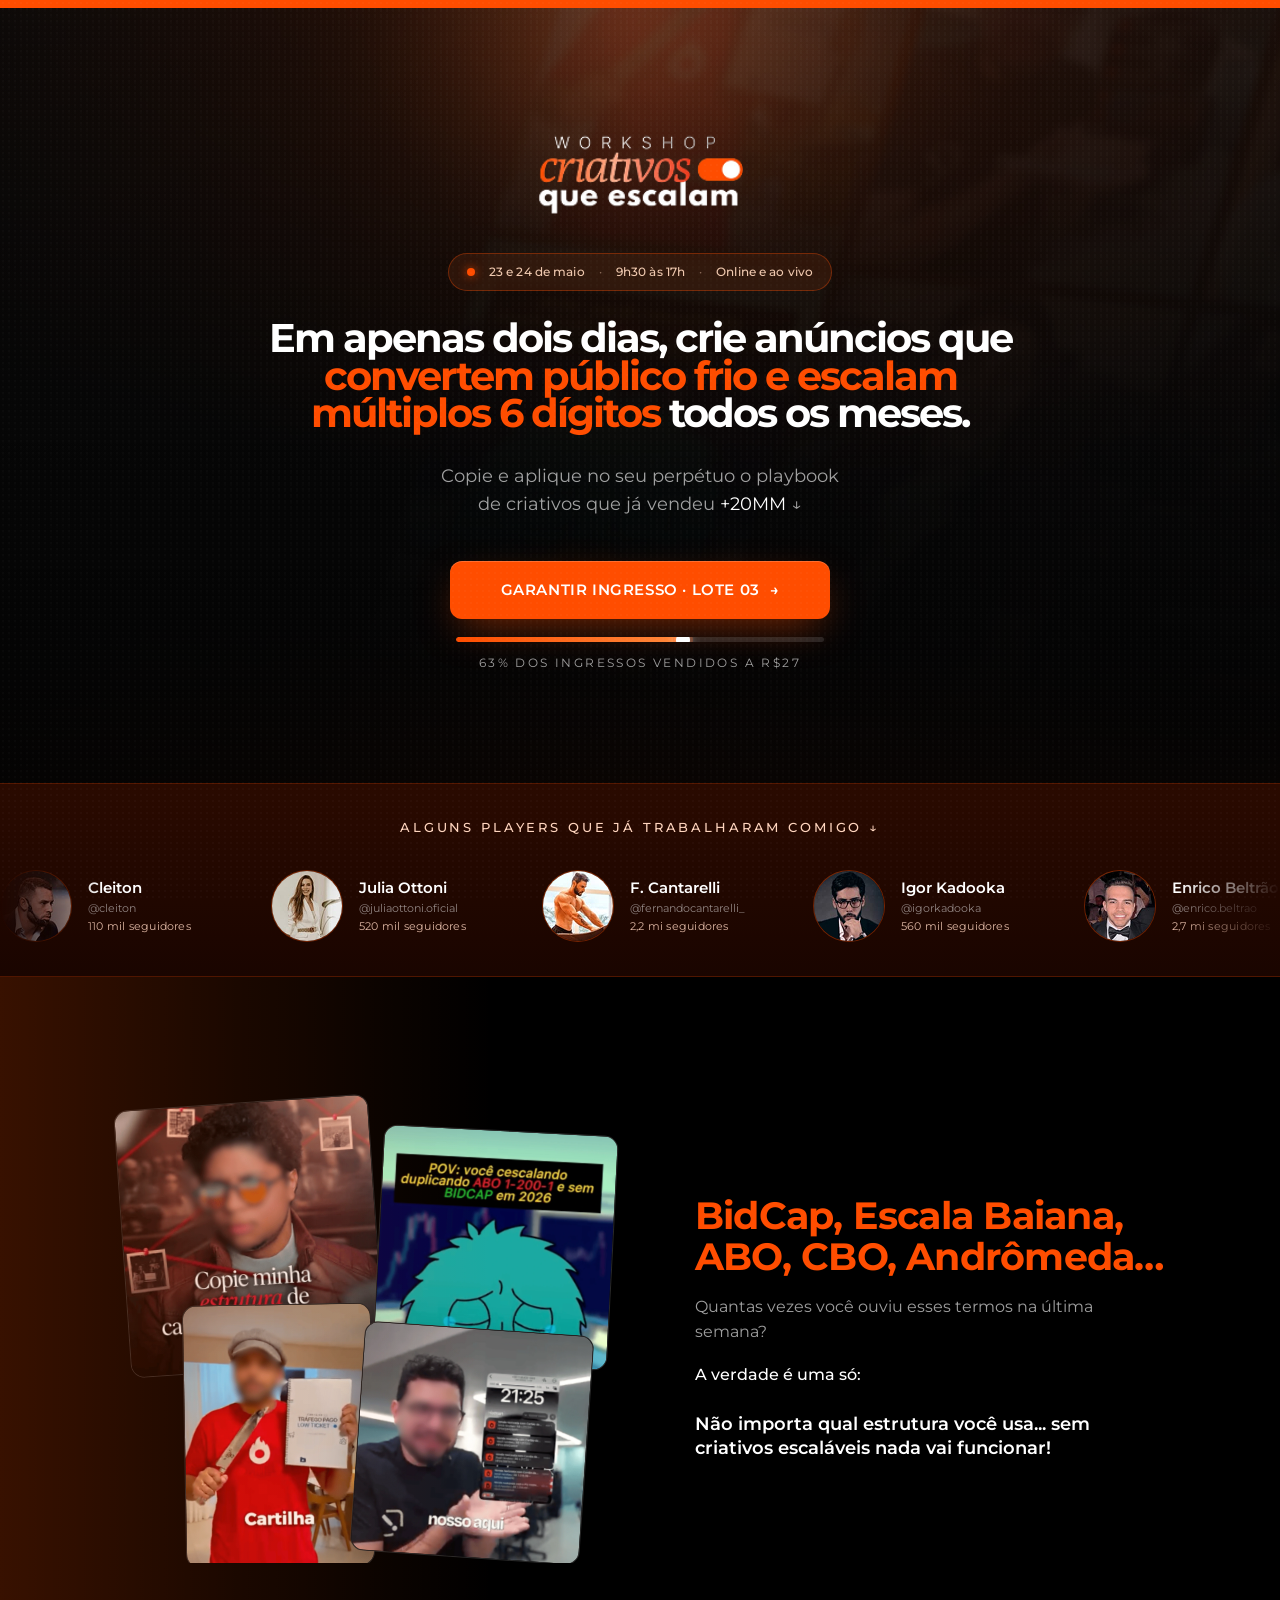
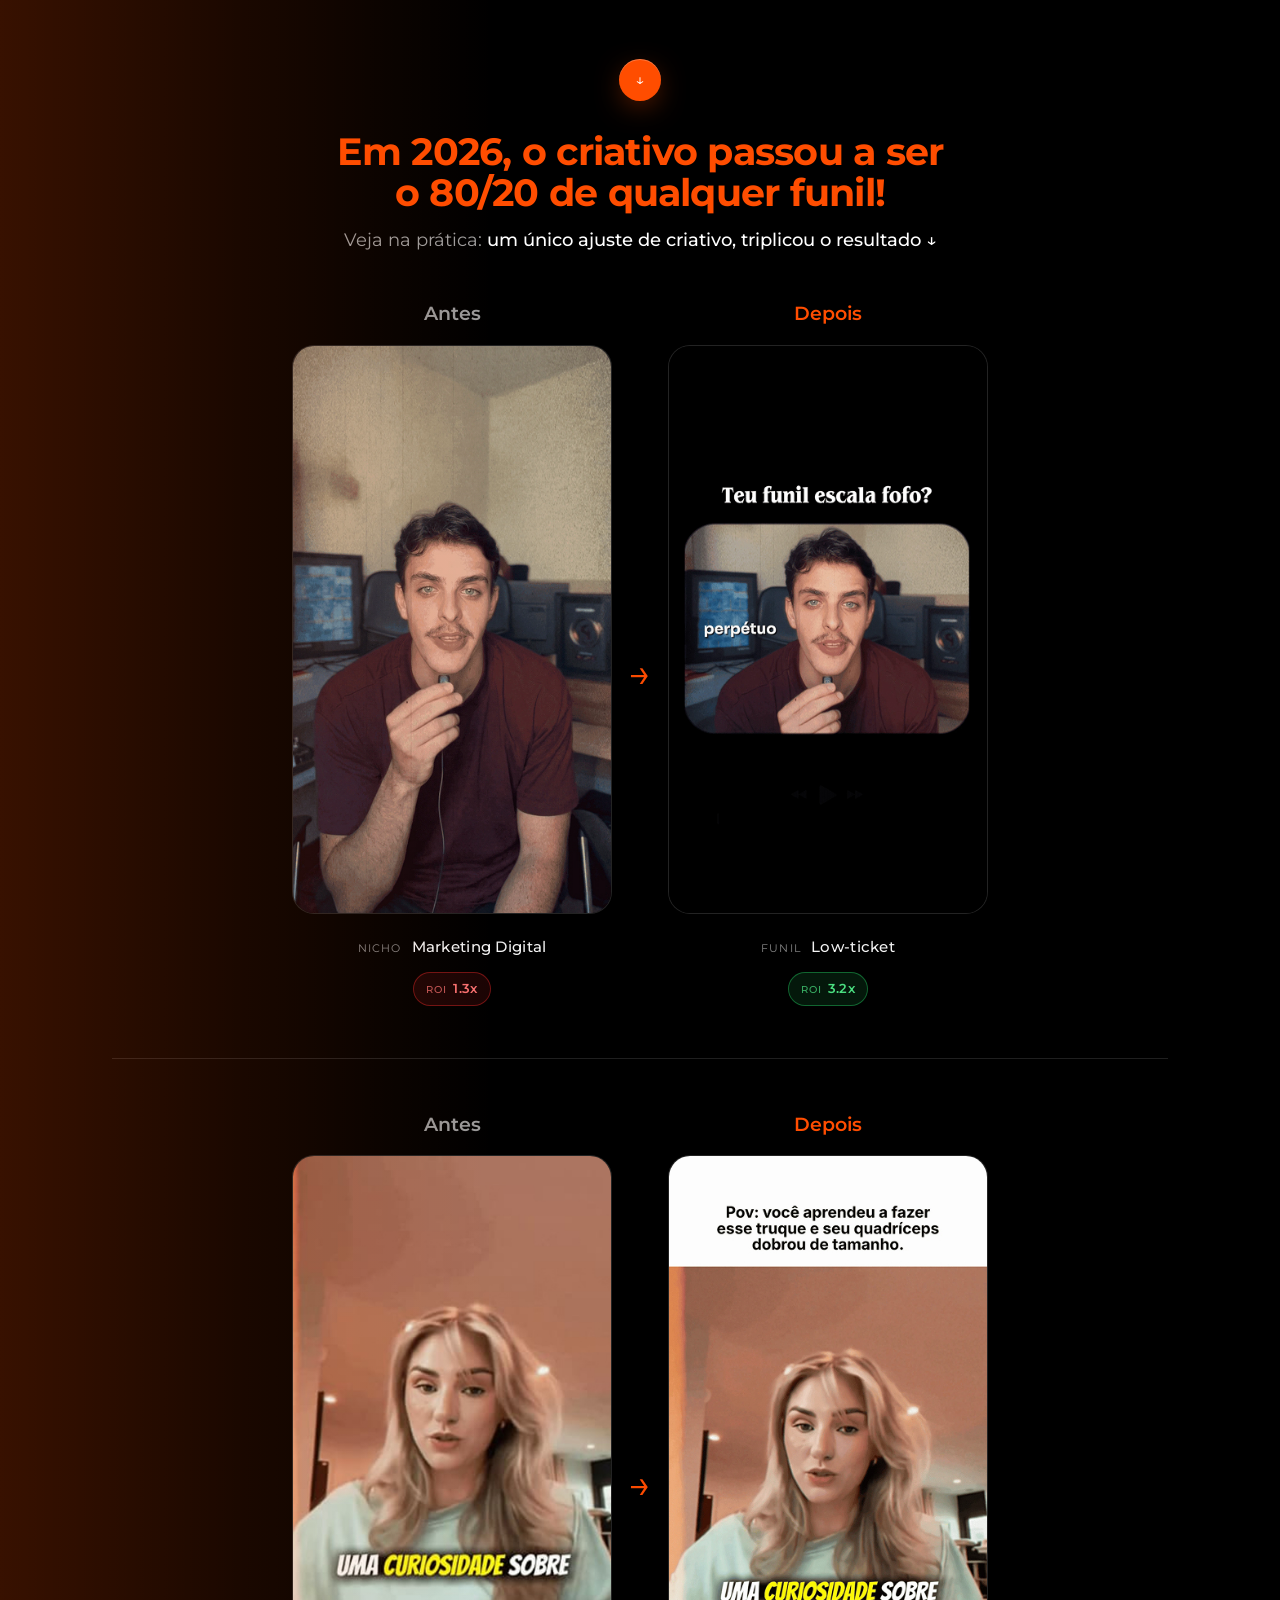
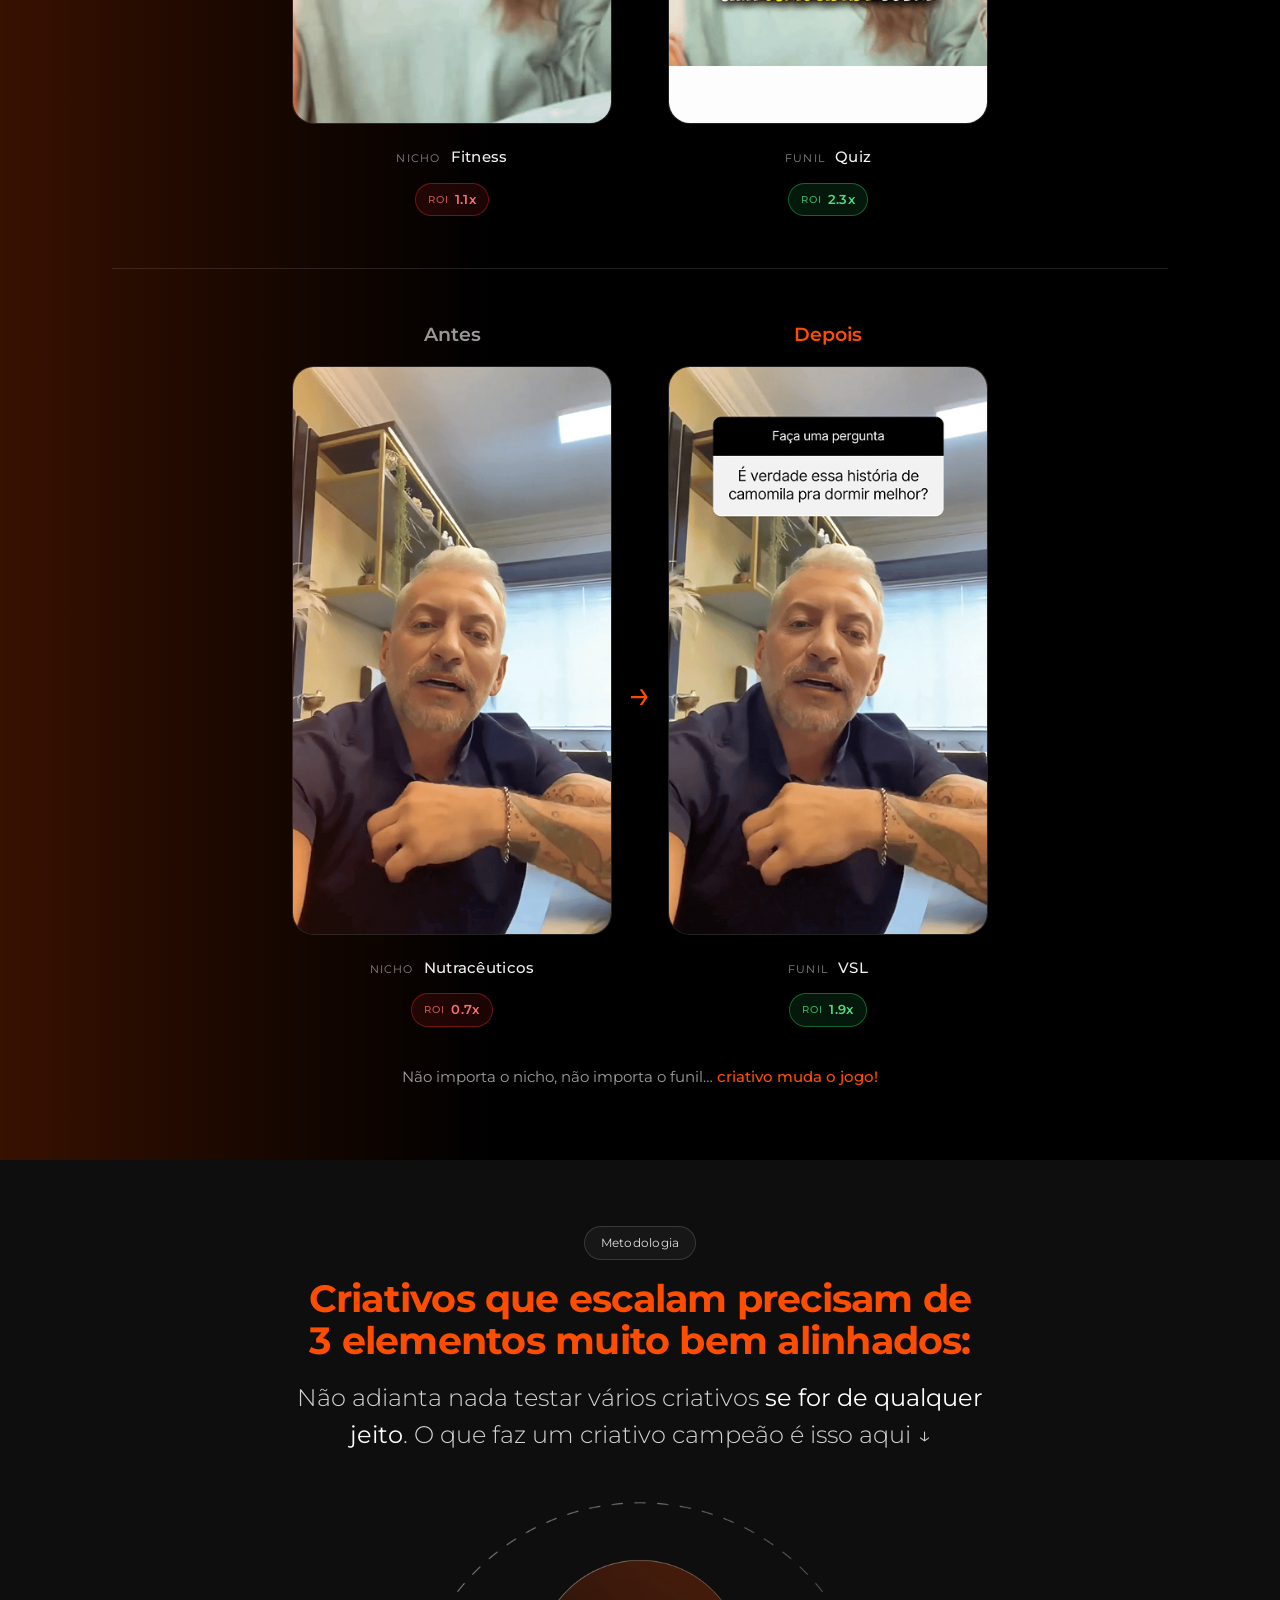
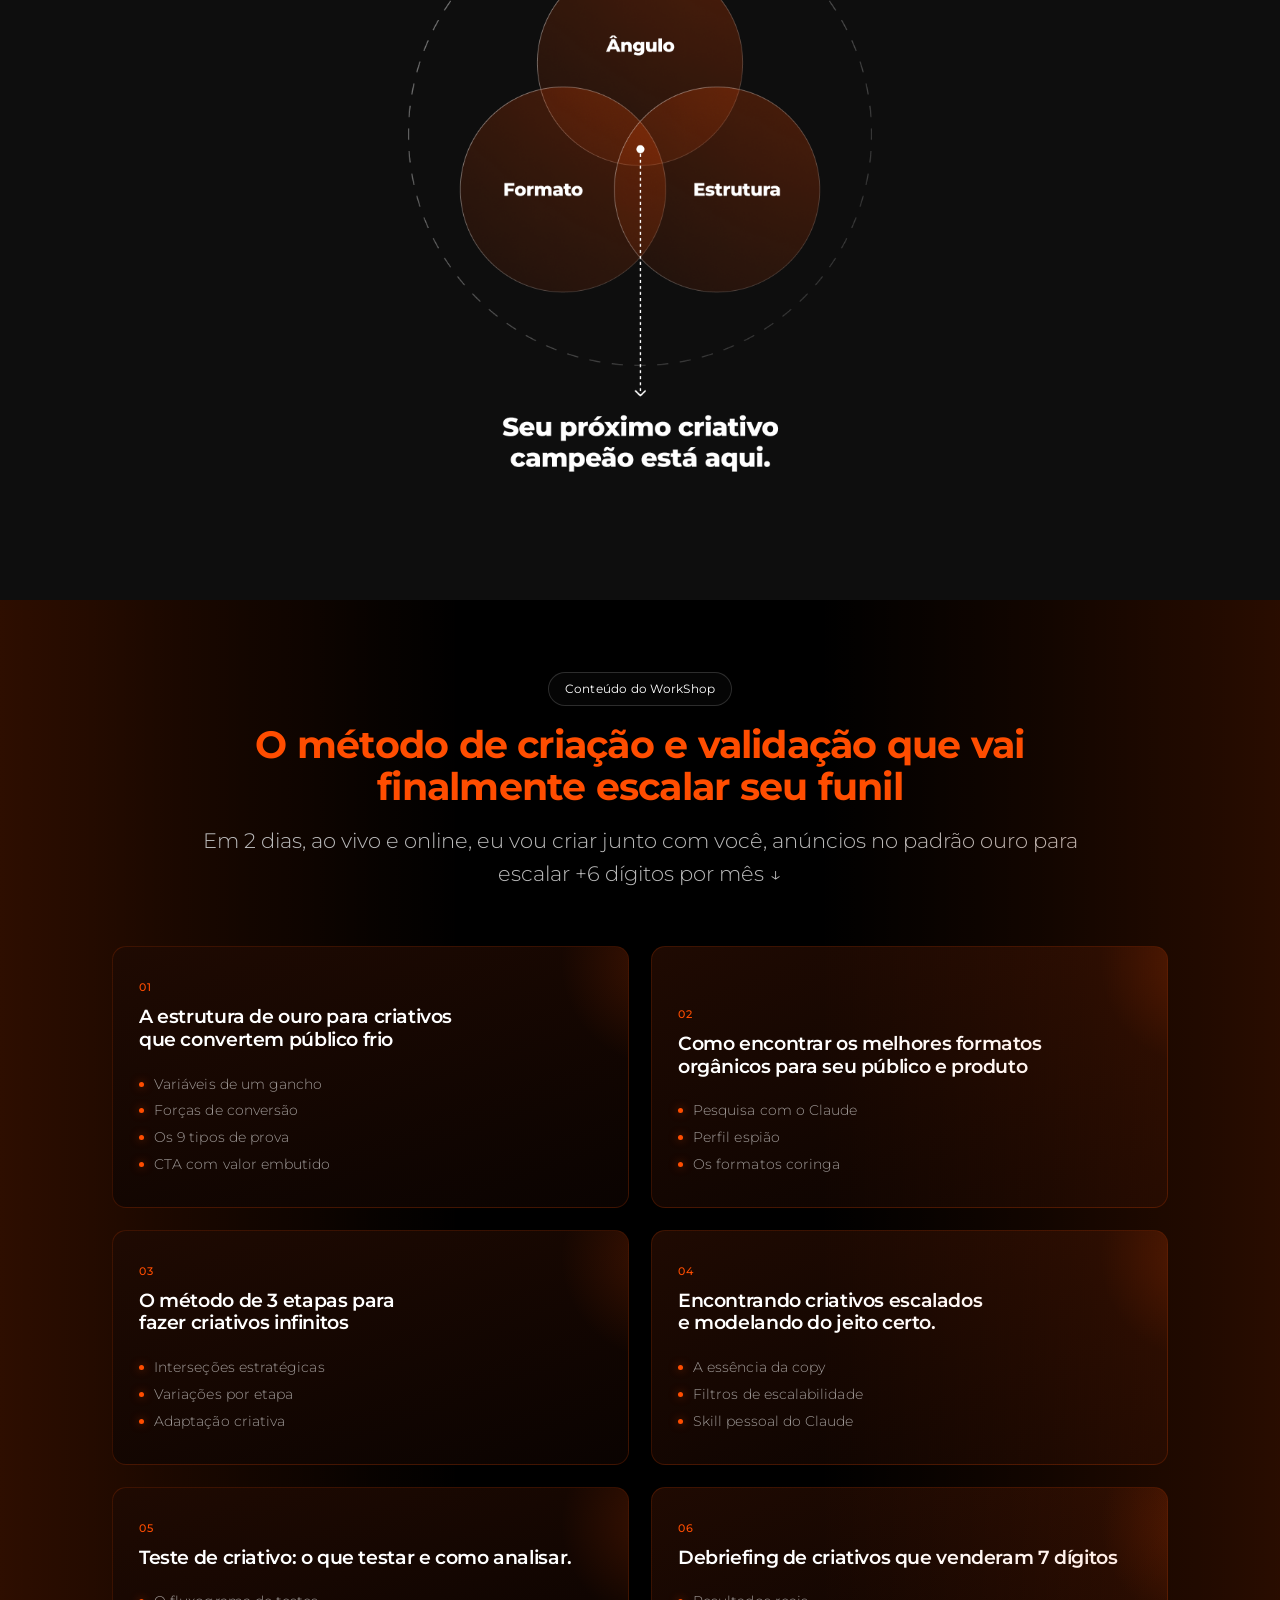
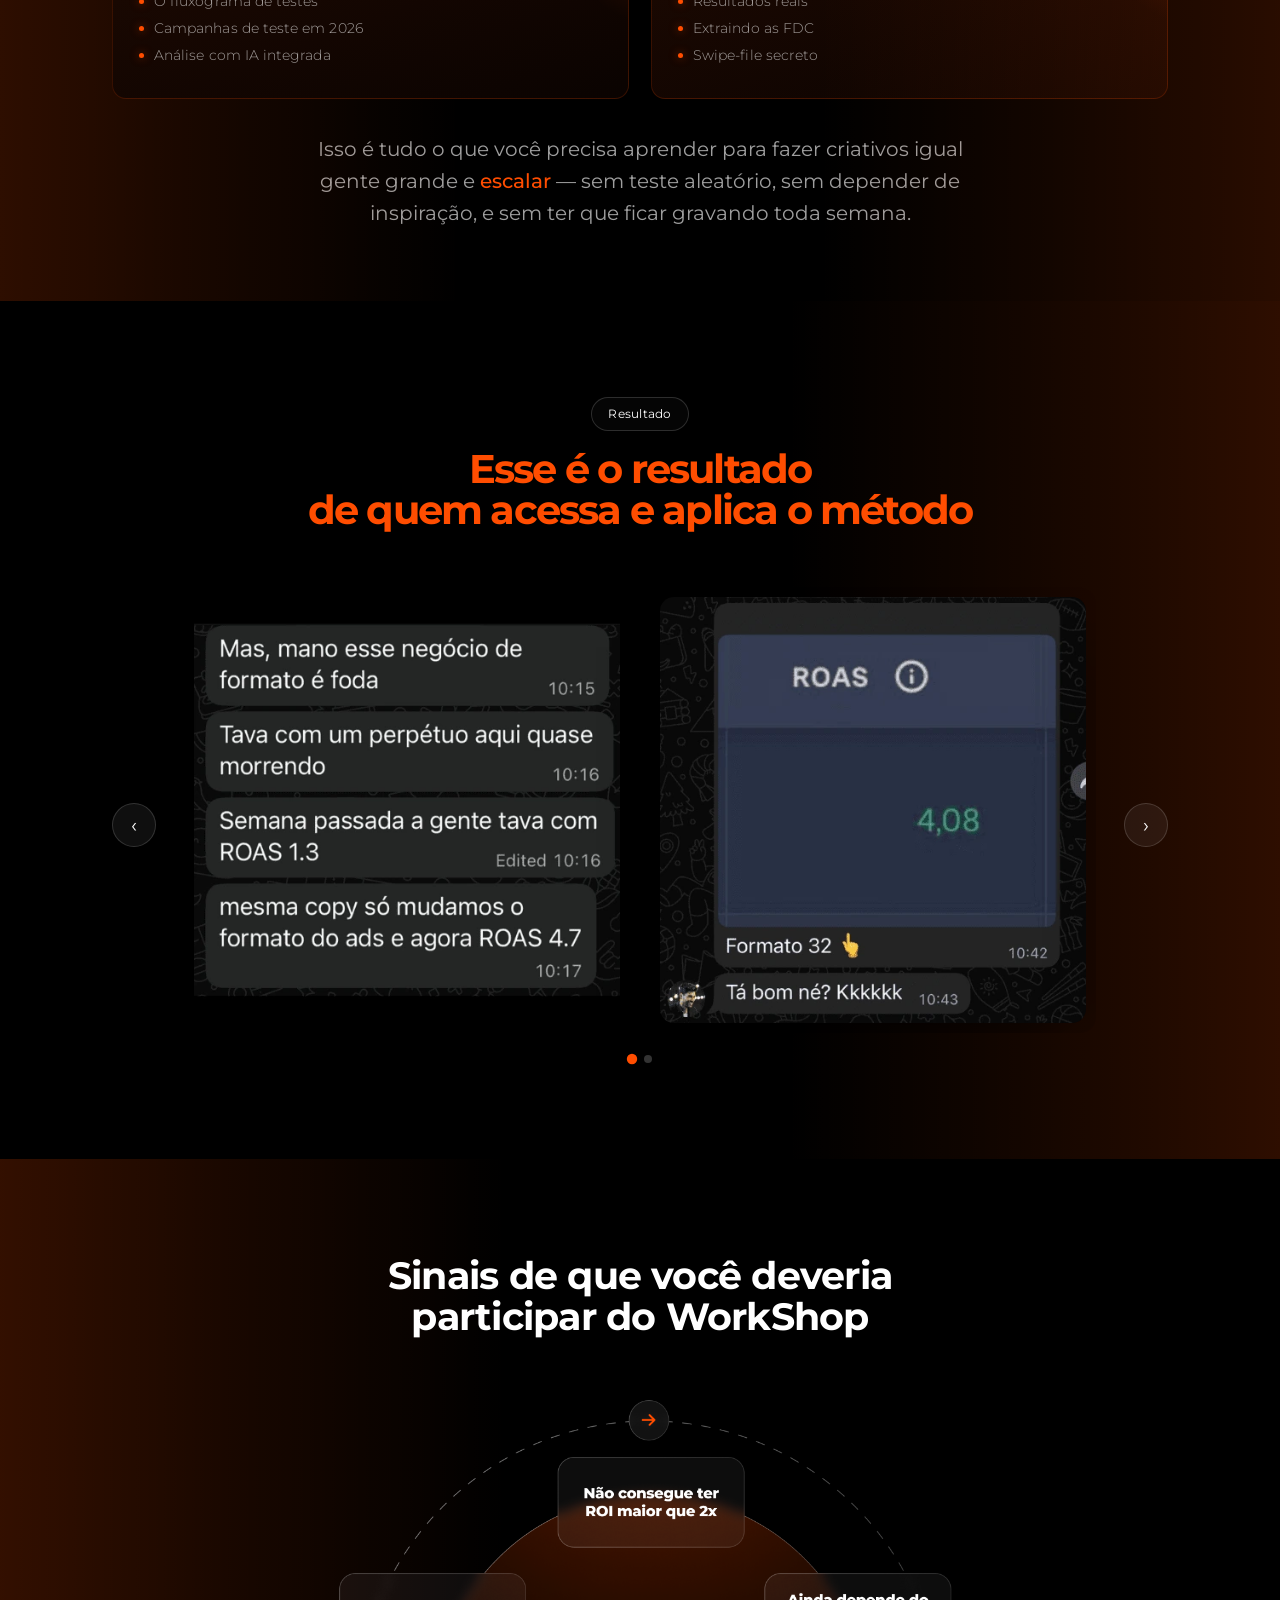
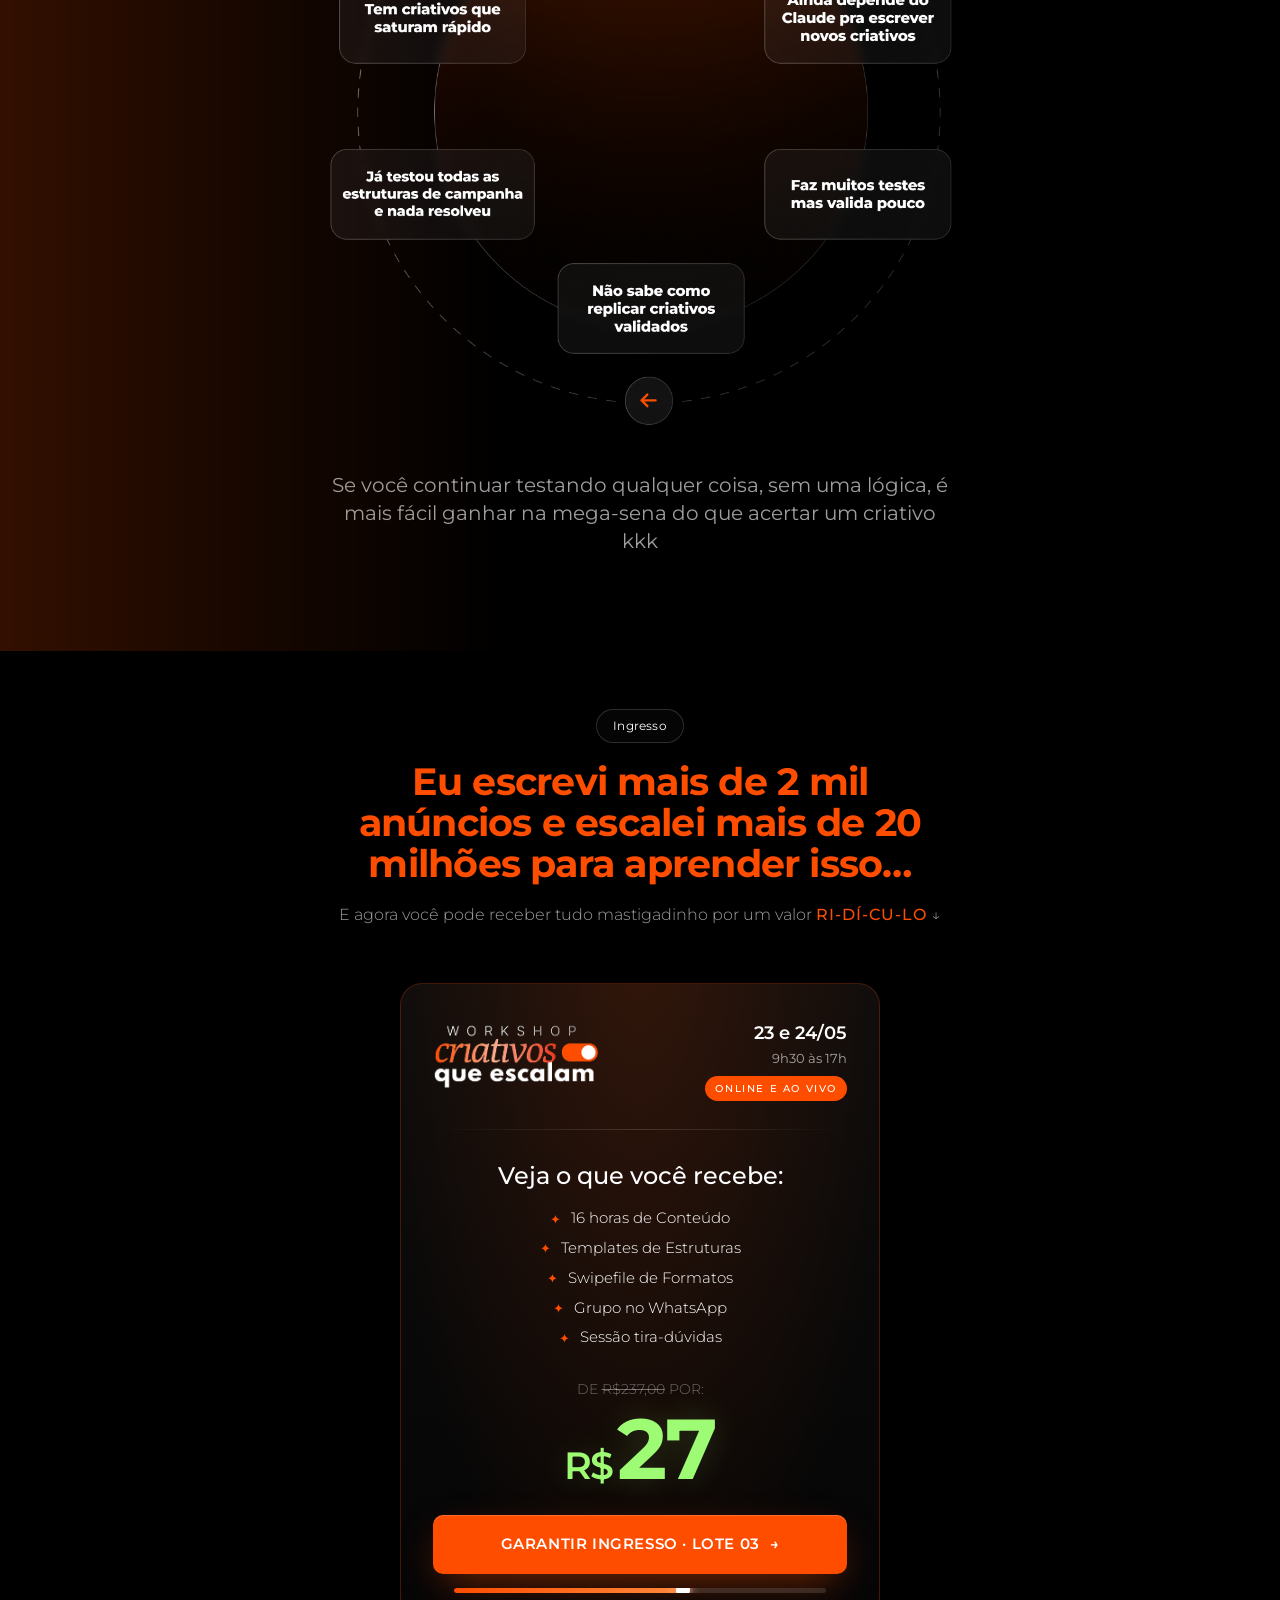
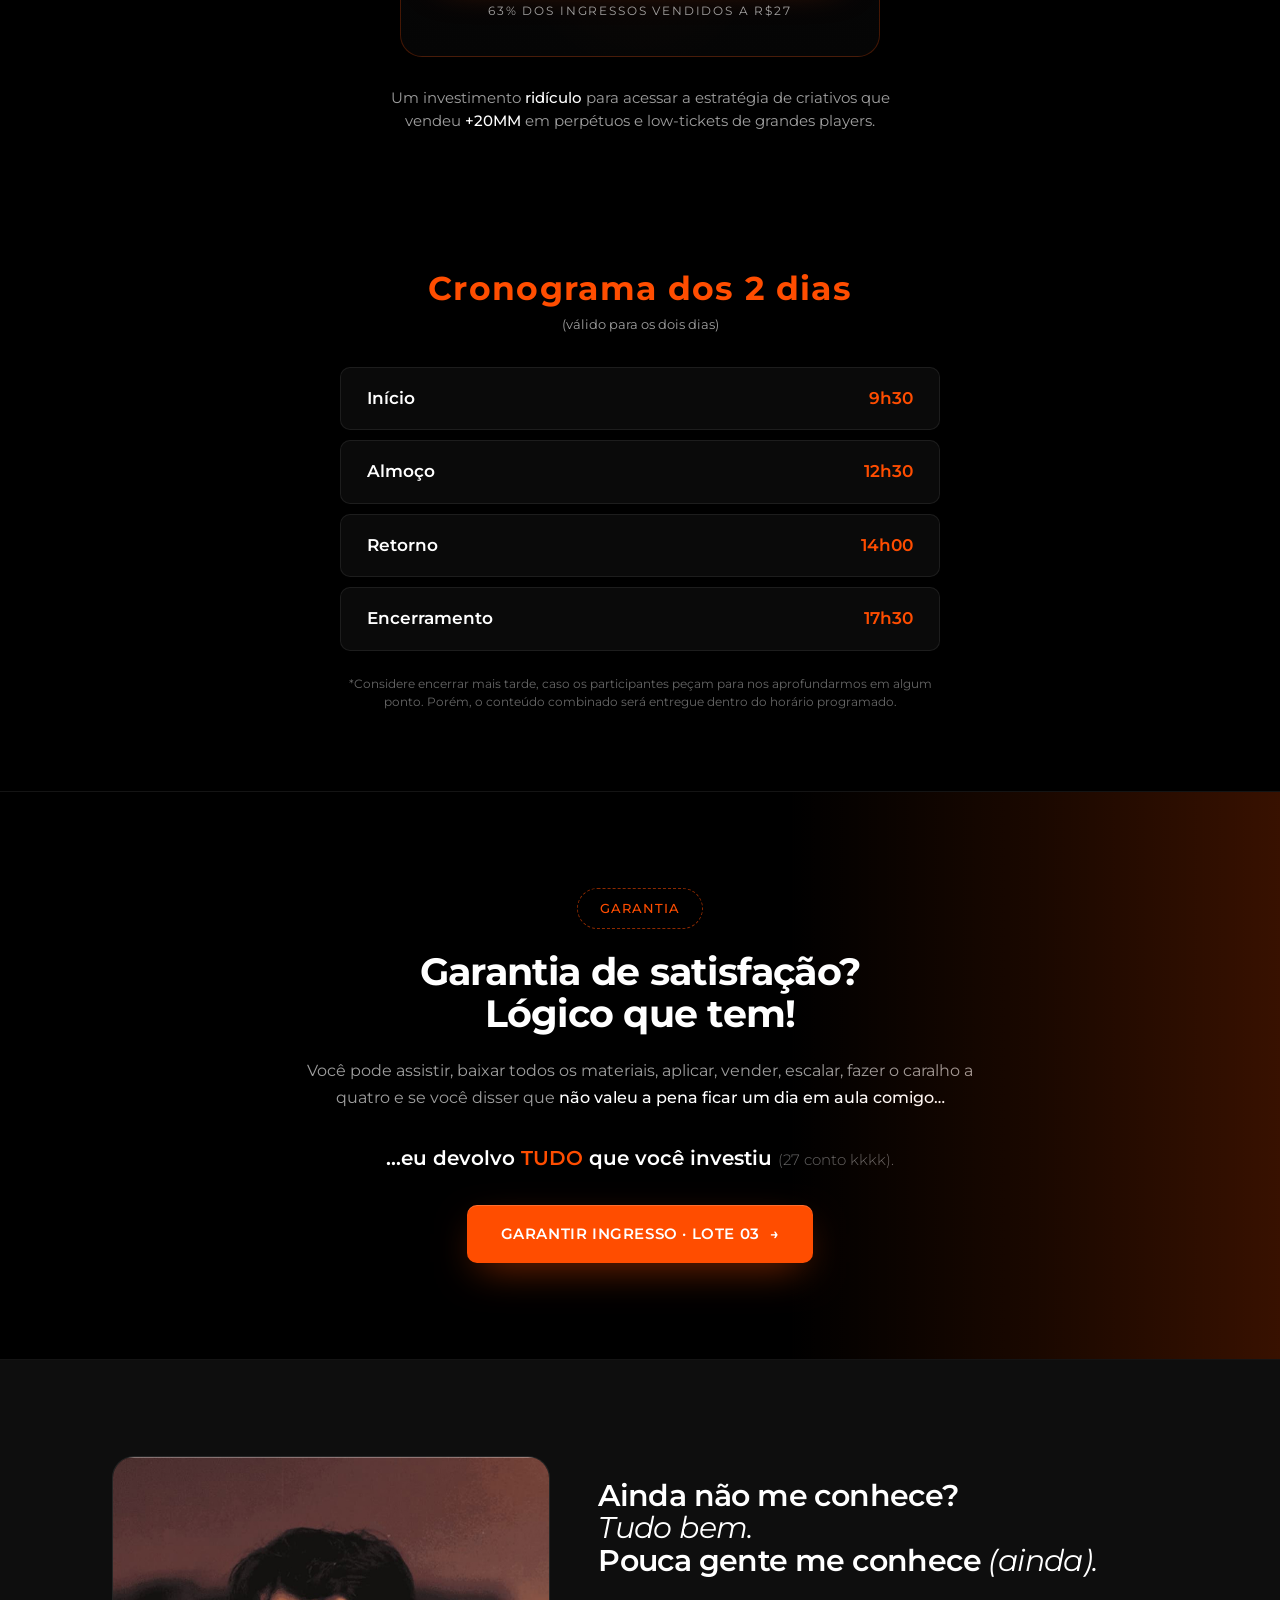
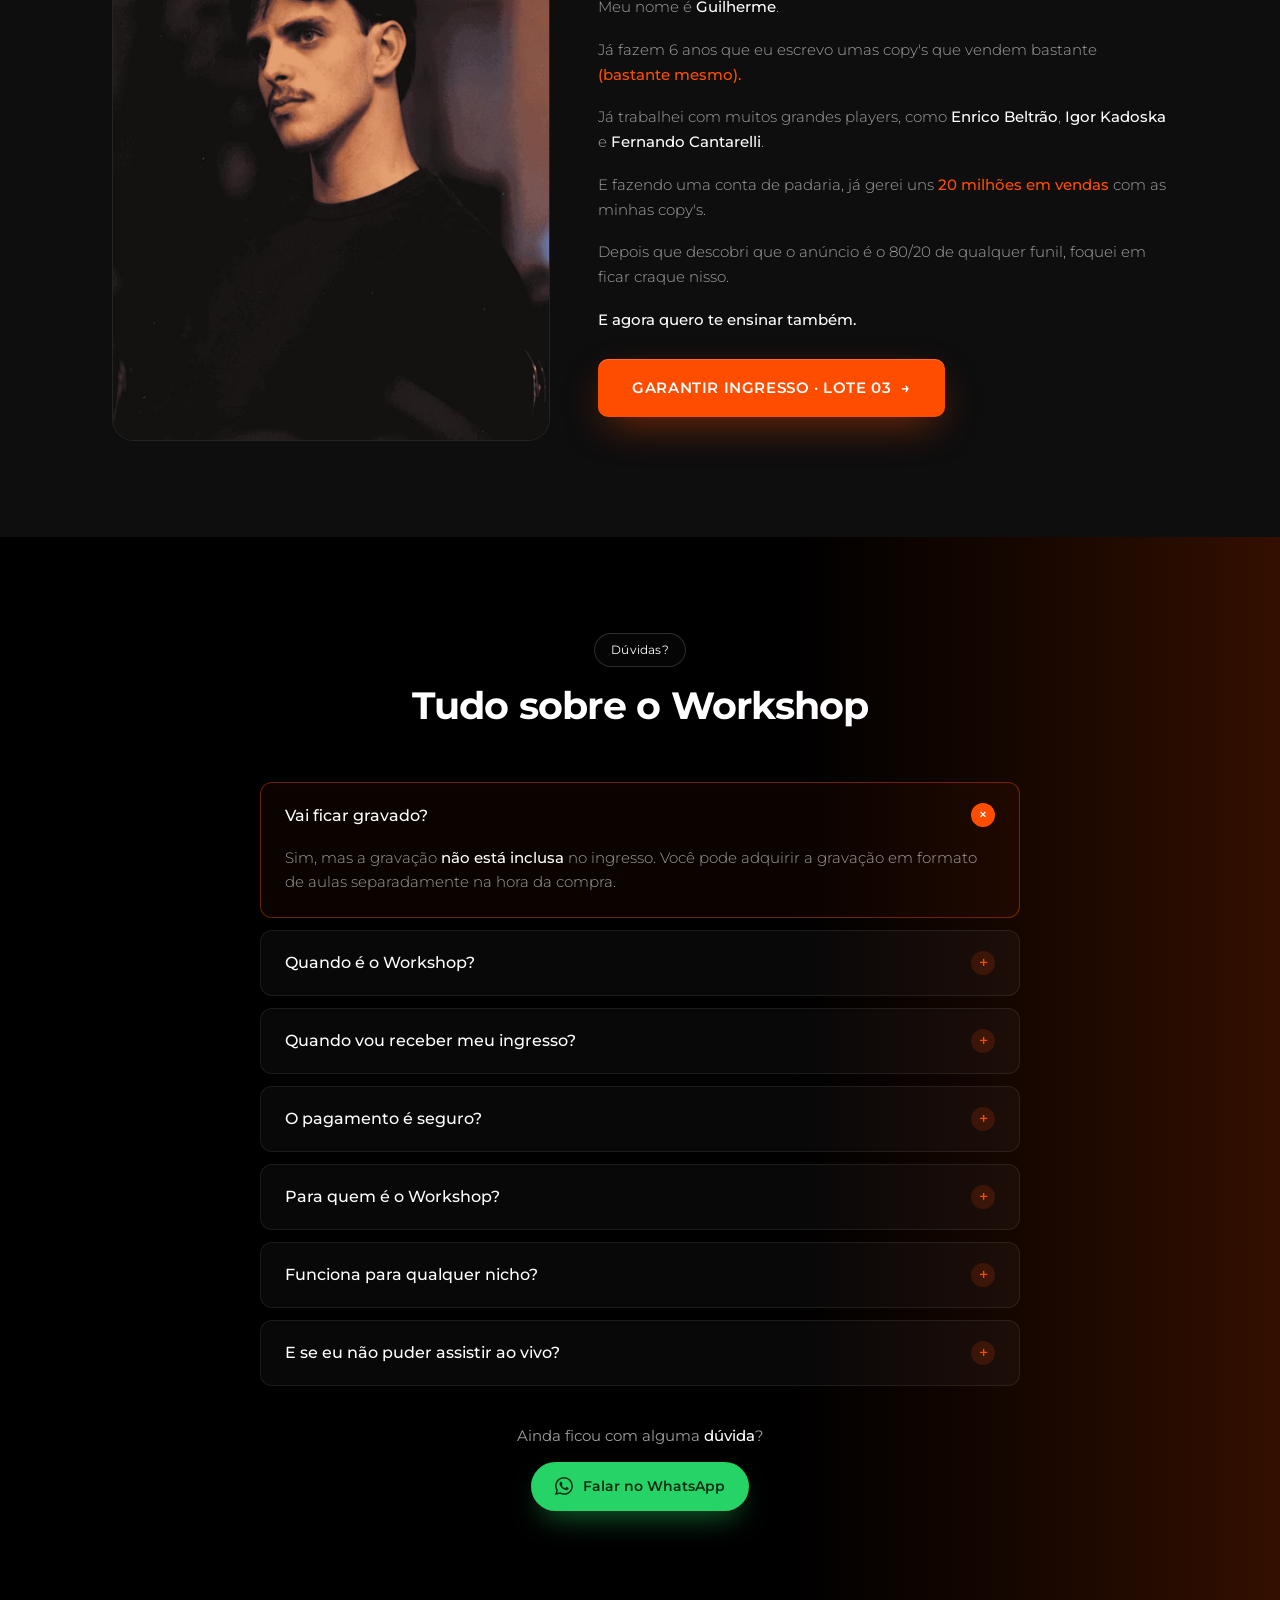
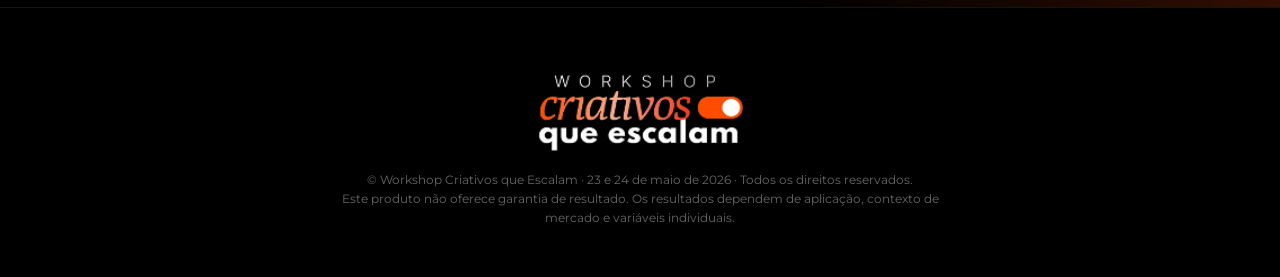
==== commit 033fc0e0: "feat: atualizar para Lote 03 com preço R$27 e novo link de checkout" ====
--- a/v2/index.html
+++ b/v2/index.html
@@ -1411,12 +1411,12 @@
           <div class="hero-cta">
             <div class="cta-stack">
               <a class="btn-cta" href="#checkout" data-open-checkout>
-                Garantir ingresso · Lote 02
+                Garantir ingresso · Lote 03
                 <span class="arrow">→</span>
               </a>
               <div class="cta-progress">
                 <div class="bar"><div class="fill"></div></div>
-                <span class="label">63% DOS INGRESSOS VENDIDOS A R$23</span>
+                <span class="label">63% DOS INGRESSOS VENDIDOS A R$27</span>
               </div>
             </div>
           </div>
@@ -1899,18 +1899,18 @@
   
         <div class="ticket-price">
           <div class="from">DE <s>R$237,00</s> POR:</div>
-          <div class="price" style="font-size: 85px"><small>R$</small>23</div>
+          <div class="price" style="font-size: 85px"><small>R$</small>27</div>
         </div>
   
         <div class="ticket-cta">
           <div class="cta-stack">
             <a class="btn-cta" href="#checkout" data-open-checkout style="width:100%">
-              Garantir ingresso · Lote 02
+              Garantir ingresso · Lote 03
               <span class="arrow">→</span>
             </a>
             <div class="cta-progress">
               <div class="bar"><div class="fill"></div></div>
-              <span class="label">63% DOS INGRESSOS VENDIDOS A R$23</span>
+              <span class="label">63% DOS INGRESSOS VENDIDOS A R$27</span>
             </div>
           </div>
         </div>
@@ -1945,10 +1945,10 @@
         <h2>Garantia de satisfação?<br><span class="wh">Lógico que tem!</span></h2>
       </div>
       <p class="body">Você pode assistir, baixar todos os materiais, aplicar, vender, escalar, fazer o caralho a quatro e se você disser que <b>não valeu a pena ficar um dia em aula comigo…</b></p>
-      <p class="punch">…eu devolvo <em>TUDO</em> que você investiu <span style="color:var(--text-mute);font-size:15px;font-weight:300">(23 conto kkkk).</span></p>
+      <p class="punch">…eu devolvo <em>TUDO</em> que você investiu <span style="color:var(--text-mute);font-size:15px;font-weight:300">(27 conto kkkk).</span></p>
       <div class="cta-stack">
         <a class="btn-cta" href="#checkout" data-open-checkout>
-          Garantir ingresso · Lote 02
+          Garantir ingresso · Lote 03
           <span class="arrow">→</span>
         </a>
       </div>
@@ -1973,7 +1973,7 @@
           <p><b>E agora quero te ensinar também.</b></p>
   
           <a class="btn-cta" href="#checkout" data-open-checkout>
-            Garantir ingresso · Lote 02
+            Garantir ingresso · Lote 03
             <span class="arrow">→</span>
           </a>
         </div>
@@ -2050,7 +2050,7 @@
           <span class="checkout-modal__pill">Online ao vivo</span>
         </div>
       </div>
-      <h2 class="checkout-modal__title" id="checkoutModalTitle">Garantir minha vaga por <span class="hl">R$ 23</span></h2>
+      <h2 class="checkout-modal__title" id="checkoutModalTitle">Garantir minha vaga por <span class="hl">R$ 27</span></h2>
       <form class="checkout-form" id="checkoutForm" novalidate>
         <input class="checkout-field" id="checkoutEmail" name="email" type="email" inputmode="email" autocomplete="email" placeholder="Seu melhor e-mail" required>
         <input class="checkout-field" id="checkoutWhatsapp" name="whatsapp" type="tel" inputmode="tel" autocomplete="tel" placeholder="WhatsApp com DDD" required>
@@ -2078,7 +2078,7 @@
   window.CQE_CHECKOUT_CONFIG = {
     supabaseUrl: 'https://wtifqicsvtjtlozntubp.supabase.co',
     supabaseAnonKey: 'eyJhbGciOiJIUzI1NiIsInR5cCI6IkpXVCJ9.eyJpc3MiOiJzdXBhYmFzZSIsInJlZiI6Ind0aWZxaWNzdnRqdGxvem50dWJwIiwicm9sZSI6ImFub24iLCJpYXQiOjE3Nzc1Mjg2MzQsImV4cCI6MjA5MzEwNDYzNH0.Q8VclctSDM2cMjfMJSRlE3h0X-LFZMnordt5b3Z7LzM',
-    checkoutUrl: 'https://pay.onprofit.com.br/FQRSa2j9?off=VU31HJ&mode=f0dwtRLg',
+    checkoutUrl: 'https://pay.onprofit.com.br/FQRSa2j9?off=BJbE0y&mode=f0dwtRLg',
     table: 'leads2'
   };
   </script>
